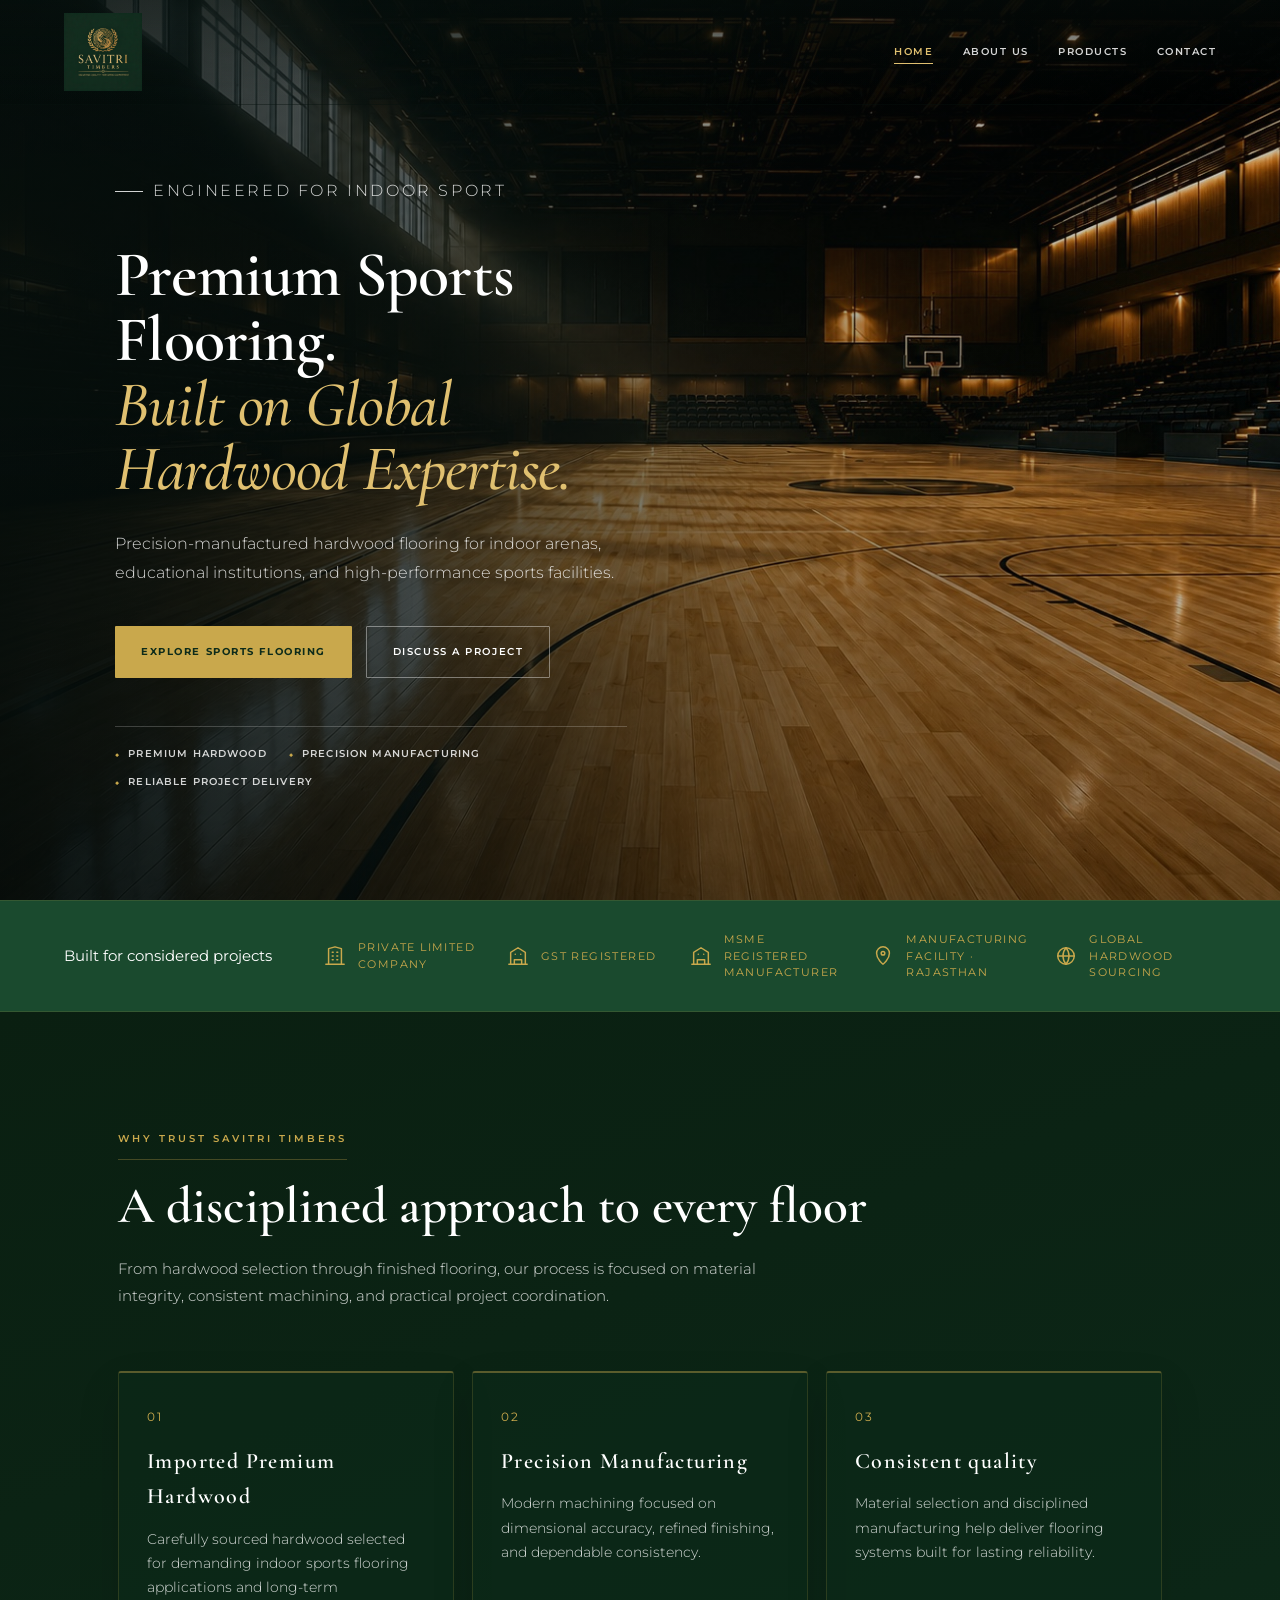
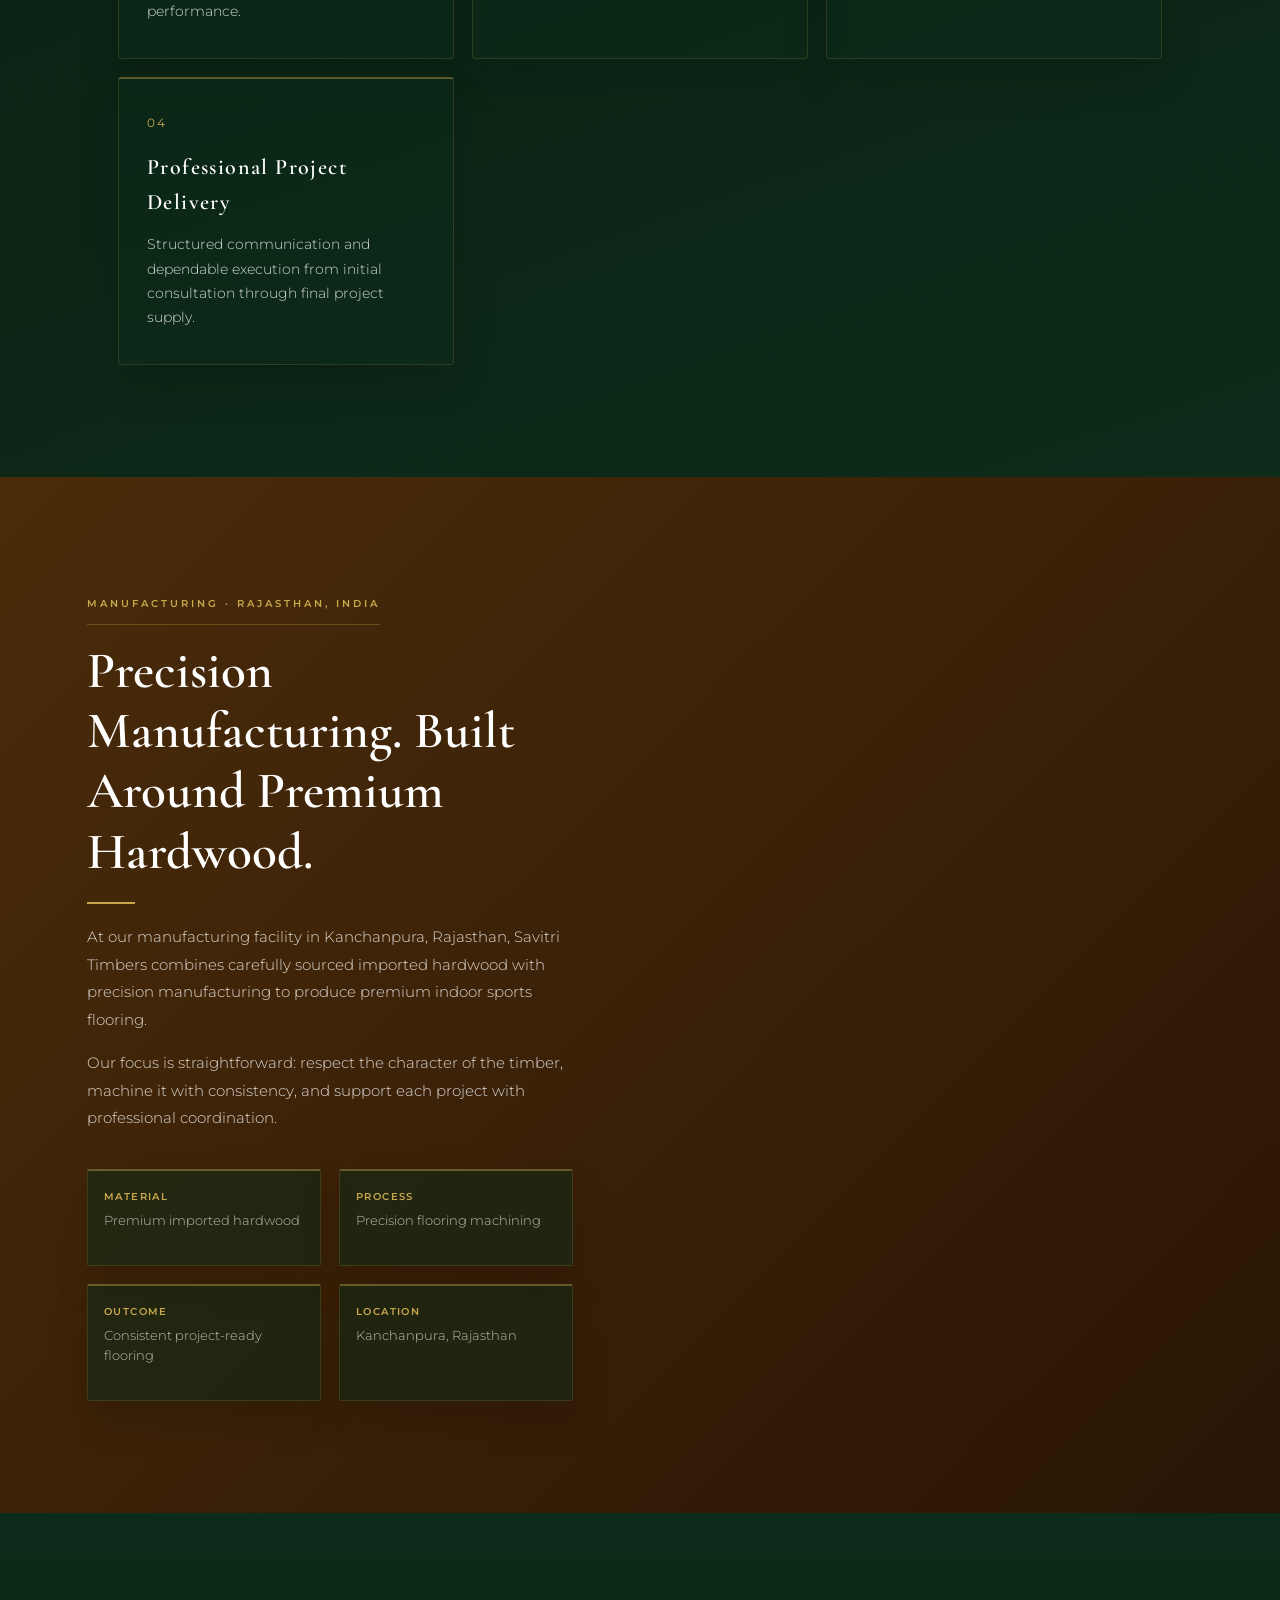
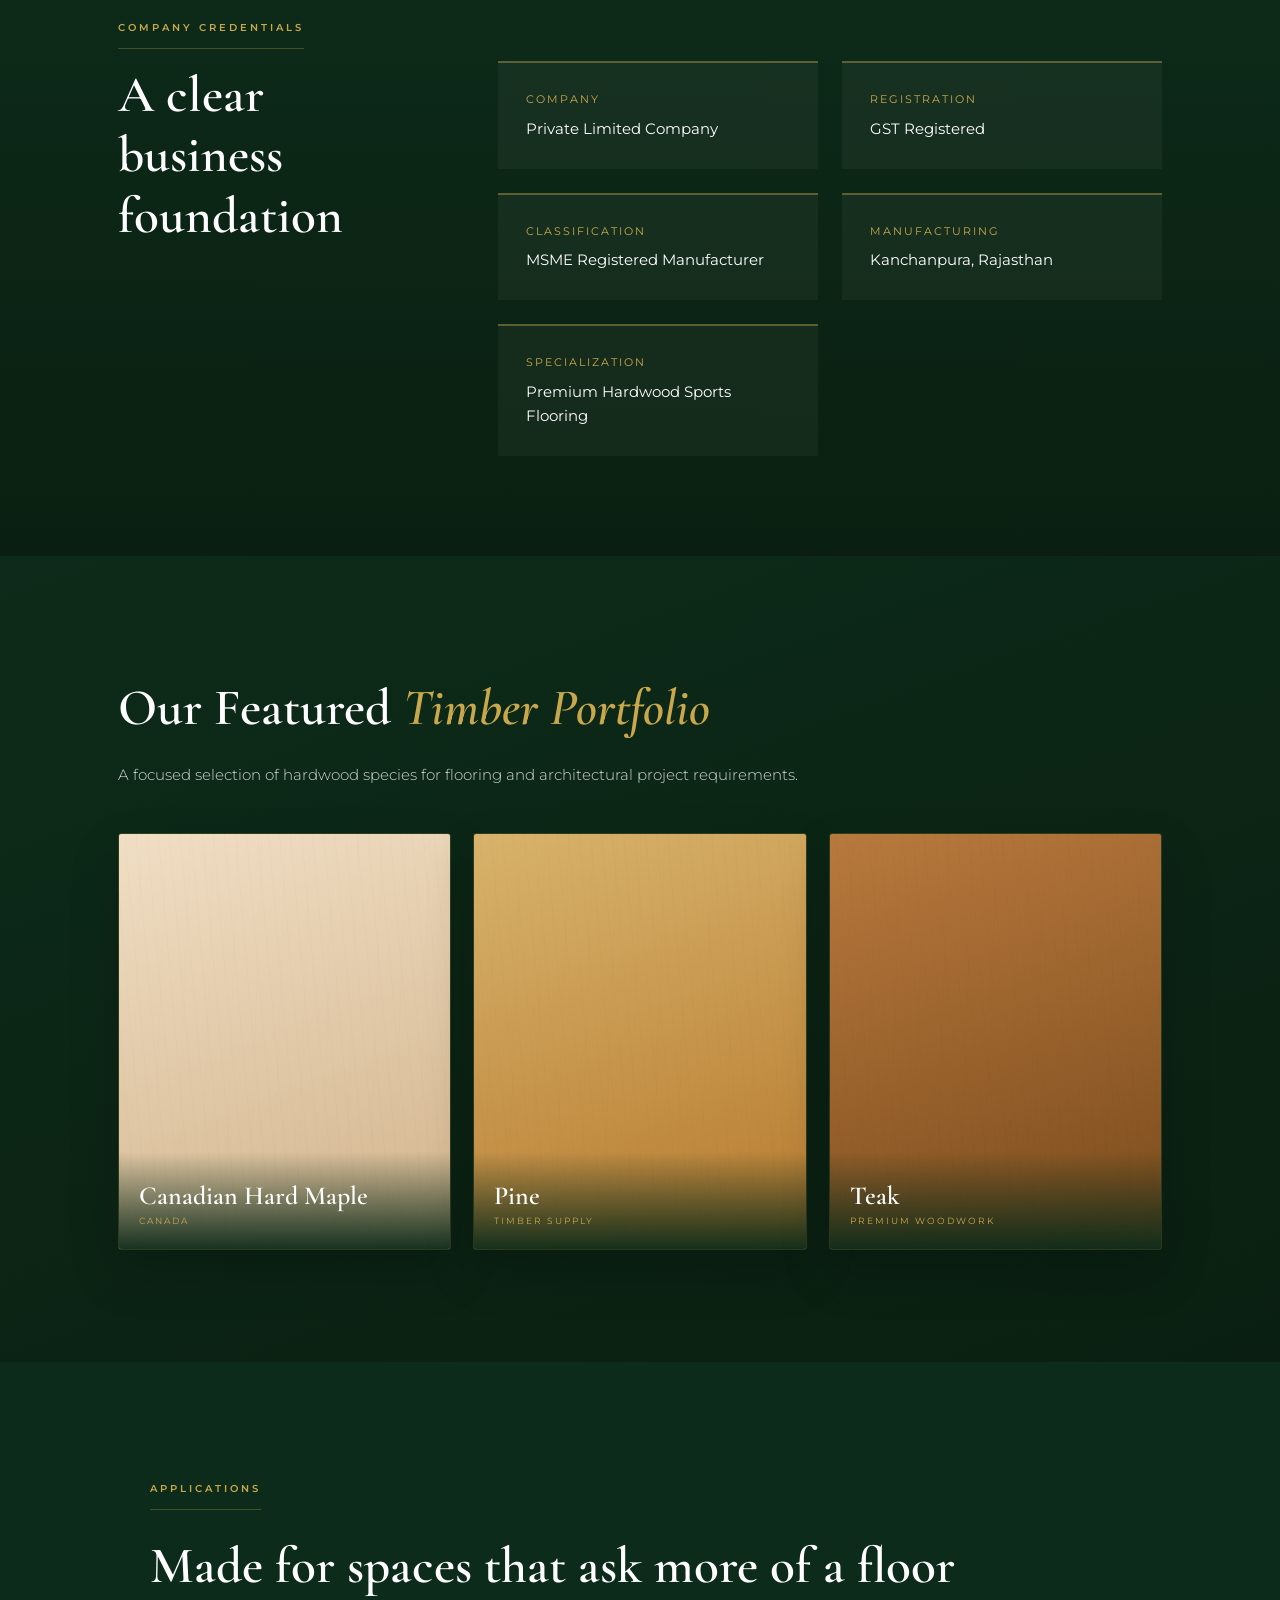
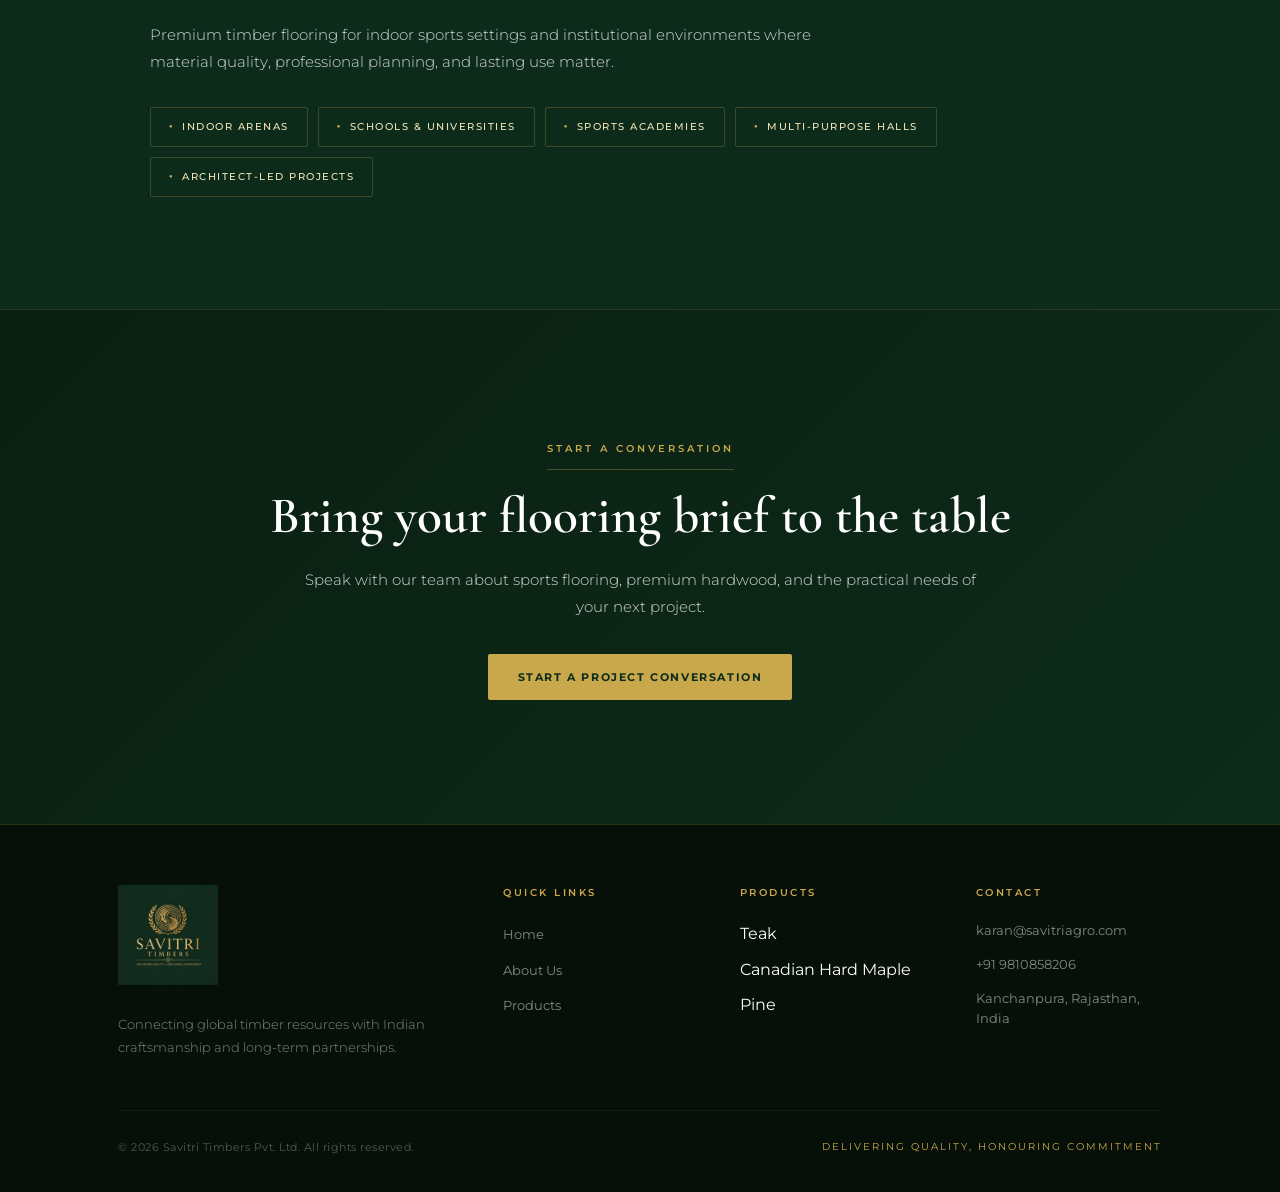
==== index.html @ d164b945 "Sprint 3A.4: Complete homepage trust and credibility refinement" ====
<!DOCTYPE html>
<html lang="en">
<head>
    <meta charset="UTF-8">
    <meta name="viewport" content="width=device-width, initial-scale=1.0">
<title>Savitri Timbers | Delivering Quality, Honouring Commitment</title>
<link rel="stylesheet" href="css/style.css">
</head>
<body class="home-page">

<!-- Header with logo and navigation -->
    <header>
    <div class="container">
    <div class="logo">
        <img src="images/logo.png" alt="Savitri Timbers Logo">
    </div>
    <nav aria-label="Primary navigation">
        <a href="index.html" aria-current="page">Home</a>
        <a href="about.html">About Us</a>
        <a href="products.html">Products</a>
       <!-- in next phase, we can add these pages and links
       <a href="flooring.html">Flooring Solutions</a>
        <a href="sourcing.html">Global Sourcing</a>
    --> 
        <a href="contact.html">Contact</a>
    </nav>
</div>
</header>

<main>

<!-- Hero section with headline, tagline, and call-to-action -->
<section class="hero">
<div class="hero-bg" aria-hidden="true"></div>
  <div class="hero-grid" aria-hidden="true">
    <div></div><div></div><div></div><div></div><div></div><div></div>
  </div>   
  <div class="wood-texture" aria-hidden="true"></div>
  <div class="hero-overlay" aria-hidden="true"></div>
 
 <div class="hero-content">
    <p class="hero-eyebrow">Engineered for indoor sport</p>
    <h1>
      Premium Sports Flooring.<br>
      <em>Built on Global Hardwood Expertise.</em>
    </h1>
    <p class="hero-intro">
      Precision-manufactured hardwood flooring for indoor arenas, educational institutions,
      and high-performance sports facilities.
    </p>
    <div class="hero-buttons">
      <a href="products.html" class="btn">Explore Sports Flooring</a>
      <a href="contact.html" class="btn-outline">Discuss a Project</a>
    </div>
    <ul class="hero-assurances" aria-label="Savitri Timbers value highlights">
      <li>Premium Hardwood</li>
      <li>Precision Manufacturing</li>
      <li>Reliable Project Delivery</li>
    </ul>
  </div>
</section>
<!--Hero section ends-->

<section class="trust-strip" aria-labelledby="trust-strip-title">
    <div class="container trust-strip-inner">
        <p id="trust-strip-title" class="trust-strip-label">Built for considered projects</p>
        <ul class="trust-strip-list">
            <li>
                <svg viewBox="0 0 24 24" aria-hidden="true"><path d="M5 21V4l7-2 7 2v17M2 21h20M9 8h1m4 0h1M9 12h1m4 0h1M9 16h1m4 0h1" /></svg>
                <span>Private Limited Company</span>
            </li>
            <li>
                <svg viewBox="0 0 24 24" aria-hidden="true"><path d="M4 21V8l8-5 8 5v13M2 21h20M8 21v-5h8v5M9 10h.01M15 10h.01" /></svg>
                <span>GST Registered</span>
            </li>
            <li>
                <svg viewBox="0 0 24 24" aria-hidden="true"><path d="M4 21V8l8-5 8 5v13M2 21h20M8 21v-5h8v5M9 10h.01M15 10h.01" /></svg>
                <span>MSME Registered Manufacturer</span>
            </li>
            <li>
                <svg viewBox="0 0 24 24" aria-hidden="true"><path d="M12 21s7-5.2 7-12a7 7 0 1 0-14 0c0 6.8 7 12 7 12Z" /><circle cx="12" cy="9" r="2" /></svg>
                <span>Manufacturing Facility · Rajasthan</span>
            </li>
            <li>
                <svg viewBox="0 0 24 24" aria-hidden="true"><circle cx="12" cy="12" r="9" /><path d="M3 12h18M12 3a14 14 0 0 1 0 18M12 3a14 14 0 0 0 0 18" /></svg>
                <span>Global Hardwood Sourcing</span>
            </li>
        </ul>
    </div>
</section>

<section class="why-us" aria-labelledby="why-title">
    <div class="container">
        <span class="section-tag">Why trust Savitri Timbers</span>
        <h2 id="why-title" class="section-title">A disciplined approach to every floor</h2>
        <p class="section-sub">From hardwood selection through finished flooring, our process is focused on material integrity, consistent machining, and practical project coordination.</p>

        <div class="why-grid why-grid--four">
            <article class="why-card">
                <span class="card-index">01</span>
                <h3>Imported Premium Hardwood</h3>
                <p>
                    Carefully sourced hardwood selected for demanding indoor sports flooring applications and long-term performance.
                </p>
            </article>
            <article class="why-card">
                <span class="card-index">02</span>
                <h3>Precision Manufacturing</h3>
                <p>
                 Modern machining focused on dimensional accuracy, refined finishing, and dependable consistency.
                </p>
            </article>
            <article class="why-card">
                <span class="card-index">03</span>
                <h3>Consistent quality</h3>
                <p>Material selection and disciplined manufacturing help deliver flooring systems built for lasting reliability.</p>
            </article>
            <article class="why-card">
                <span class="card-index">04</span>
                <h3>Professional Project Delivery</h3>
                <p>Structured communication and dependable execution from initial consultation through final project supply.</p>
            </article>
        </div>
    </div>
</section>

<section class="manufacturing" aria-labelledby="manufacturing-title">
    <div class="container manufacturing-grid">
        <div class="manufacturing-content">
            <span class="section-tag">Manufacturing · Rajasthan, India</span>
            <h2 id="manufacturing-title" class="section-title">Precision Manufacturing. Built Around Premium Hardwood.</h2>
            <span class="gold-line"></span>
            <p>At our manufacturing facility in Kanchanpura, Rajasthan, Savitri Timbers combines carefully sourced imported hardwood with precision manufacturing to produce premium indoor sports flooring.</p>
            <p>Our focus is straightforward: respect the character of the timber, machine it with consistency, and support each project with professional coordination.</p>

            <div class="mfg-features">
                <div class="mfg-feat"><h3>Material</h3><p>Premium imported hardwood</p></div>
                <div class="mfg-feat"><h3>Process</h3><p>Precision flooring machining</p></div>
                <div class="mfg-feat"><h3>Outcome</h3><p>Consistent project-ready flooring</p></div>
                <div class="mfg-feat"><h3>Location</h3><p>Kanchanpura, Rajasthan</p></div>
            </div>
        </div>

        
    </div>
</section>

<section class="credentials" aria-labelledby="credentials-title">
    <div class="container credentials-inner">
        <div>
            <span class="section-tag">Company credentials</span>
            <h2 id="credentials-title" class="section-title">A clear business foundation</h2>
        </div>
        <dl class="credentials-list">

<div>
<dt>Company</dt>
<dd>Private Limited Company</dd>
</div>

<div>
<dt>Registration</dt>
<dd>GST Registered</dd>
</div>

<div>
<dt>Classification</dt>
<dd>MSME Registered Manufacturer</dd>
</div>

<div>
<dt>Manufacturing</dt>
<dd>Kanchanpura, Rajasthan</dd>
</div>

<div>
<dt>Specialization</dt>
<dd>Premium Hardwood Sports Flooring</dd>
</div>

</dl>
    </div>
</section>



<!--Featured Timber Species-->
<section class="species" aria-labelledby="species-title">
    <div class="container">
       <h2 id="species-title">
            Our Featured 
            <em class="species-title-accent">Timber Portfolio</em>
        </h2>
        
        <p class="section-sub species-sub">
            A focused selection of hardwood species for flooring and architectural project requirements.
        </p>

    <div class="species-grid">
        <div class="species-card maple">
            <div class="species-bg"></div>
            <div class="wood-grain"></div>
            <div class="species-info">
                <div class="species-name">Canadian Hard Maple</div>
                <div class="species-origin">Canada</div>
            </div>
        </div>
        <div class="species-card pine">
            <div class="species-bg"></div>
            <div class="wood-grain"></div>
            <div class="species-info">
                <div class="species-name">Pine</div>
                <div class="species-origin">Timber Supply</div>
            </div>
        </div>
        <div class="species-card teak">
            <div class="species-bg"></div>
            <div class="wood-grain"></div>
            <div class="species-info">
                <div class="species-name">Teak</div>
                <div class="species-origin">Premium Woodwork</div>
            </div>
        </div>
    </div>
    </div>
</section>
<section class="sourcing applications" aria-labelledby="applications-title">

<div class="container">

    <span class="section-tag">Applications</span>
    <h2 id="applications-title">Made for spaces that ask more of a floor</h2>

    <p>
        Premium timber flooring for indoor sports settings and institutional environments where material quality, professional planning, and lasting use matter.
    </p>

    <div class="country-grid">

        <div>Indoor Arenas</div>
        <div>Schools & Universities</div>
        <div>Sports Academies</div>
        <div>Multi-purpose Halls</div>
        <div>Architect-led Projects</div>

    </div>

</div>

</section>

<section class="contact-cta">
    <div class="container">
        <span class="section-tag">
            Start a Conversation
        </span>

        <h2 class="section-title">
            Bring your flooring brief to the table
        </h2>

        <p>
            Speak with our team about sports flooring, premium hardwood, and the practical needs of your next project.
        </p>

        <a href="contact.html" class="btn">
            Start a Project Conversation
        </a>
    </div>
</section>

</main>
<script src="js/main.js"></script>

<footer>

    <div class="container">

        <div class="footer-top">

            <div class="footer-brand">

                <img src="images/logo.png"
                     alt="Savitri Timbers"
                     class="footer-logo">

                <p>
                    Connecting global timber resources
                    with Indian craftsmanship and
                    long-term partnerships.
                </p>

            </div>

            <div class="footer-col">

                <h2>Quick Links</h2>

                <ul>
                    <li><a href="index.html">Home</a></li>
                    <li><a href="about.html">About Us</a></li>
                    <li><a href="products.html">Products</a></li>
                </ul>

            </div>

            <div class="footer-col">

                <h2>Products</h2>

                <ul>
                    <li>Teak</li>
                    <li>Canadian Hard Maple</li>
                    <li>Pine</li>
                </ul>

            </div>

            <div class="footer-col">

                <h2>Contact</h2>

                <div class="footer-contact-item">
                    <span class="contact-text">
                        karan@savitriagro.com
                    </span>
                </div>

                <div class="footer-contact-item">
                    <span class="contact-text">
                        +91 9810858206
                    </span>
                </div>

                <div class="footer-contact-item">
                    <span class="contact-text">
                        Kanchanpura, Rajasthan, India
                    </span>
                </div>

            </div>

        </div>

        <div class="footer-bottom">

            <p>
                © 2026 Savitri Timbers Pvt. Ltd.
                All rights reserved.
            </p>

            <div class="footer-tagline">

                Delivering Quality, Honouring Commitment

            </div>

        </div>

    </div>

</footer>

</body>

</html>
---- css/style.css ----
@import url('https://fonts.googleapis.com/css2?family=Cormorant+Garamond:ital,wght@0,300;0,400;0,500;0,600;0,700;1,400;1,600&family=Montserrat:wght@300;400;500;600;700;800&display=swap');

:root {
  --green-dark: #0d2b1a;
  --green-mid: #1a4a2e;
  --green-light: #2d6a47;
  --gold: #c9a84c;
  --gold-light: #e0c070;
  --gold-pale: #f5e6b8;
  --white: #ffffff;
  --cream: #faf6ee;
  --text-light: rgba(255,255,255,0.82);
  --walnut: #4a2c0a;
}

* {
  margin: 0;
  padding: 0;
  box-sizing: border-box;
}

body {
font-family: 'Montserrat', sans-serif;
background: var(--green-mid);
color: var(--white);
overflow-x: hidden;
line-height: 1.6;
}

/* ── HEADER / NAV ── */
header {
    position: fixed;
    top: 0;
    left: 0;
    right: 0;
    z-index: 100;
    background: rgba(13,43,26,0.92);
    backdrop-filter: blur(12px);
    border-bottom: 1px solid rgba(201,168,76,0.2);
}

header .container {
    display: flex;
    align-items: center;
    justify-content: space-between;
    padding: 18px 60px;
    width: 100%;
    max-width: none;
}

.logo img {
    height: 140px;
    width: auto;
}

nav {
  display: flex;
  list-style: none;
  gap: 36px;
}

header nav a {
  font-size: 18px;
  font-weight: 800;
  letter-spacing: 1.6px;
  text-transform: uppercase;
  color: rgba(255,255,255,0.78);
  text-decoration: none;
  transition: color 0.3s;
  margin-left: 0;
}

header nav a:hover {
  color: var(--gold);
}

header nav a.active,
header nav a[aria-current="page"] {
    color: var(--gold);
}

header nav a.active::after,
header nav a[aria-current="page"]::after {
    content: '';
    display: block;
    width: 100%;
    height: 2px;
    background: var(--gold);
    margin-top: 6px;
}

/* ── HERO ── */
.hero {
    min-height: 100vh;
    position: relative;
    display: flex;
    flex-direction: column;
    justify-content: center;
    align-items: flex-start;
    text-align: left;
    overflow: hidden;
    padding: 120px 40px 80px;
    background:none;    
}

.hero-bg {
    position: absolute;
    inset: 0;
    z-index: 0;

    background:
        linear-gradient(
            90deg,
            rgba(7,17,14,.82) 0%,
            rgba(7,17,14,.62) 38%,
            rgba(7,17,14,.28) 65%,
            rgba(7,17,14,.10) 100%
        ),
        url("../assets/images/hero/arena-clean-v1.jpg");

    background-size: cover;
    background-position: center center;
    background-repeat: no-repeat;
}
.hero-grid {
    display: none;
}

/*
.hero-grid div { background-size: cover; background-position: center; }
.hero-grid div:nth-child(1) { background: linear-gradient(135deg, #1a4a2e, #2d6a47); }
.hero-grid div:nth-child(2) { background: linear-gradient(135deg, #4a2c0a, #7a5020); }
.hero-grid div:nth-child(3) { background: linear-gradient(135deg, #1a4a2e, #0d2b1a); }
.hero-grid div:nth-child(4) { background: linear-gradient(135deg, #7a5020, #4a2c0a); }
.hero-grid div:nth-child(5) { background: linear-gradient(135deg, #2d6a47, #1a4a2e); }
.hero-grid div:nth-child(6) { background: linear-gradient(135deg, #0d2b1a, #1a4a2e); }
*/

.hero-overlay {
    position: absolute;
    inset: 0;
    z-index: 2;

    background:
        linear-gradient(
            180deg,
            rgba(0,0,0,.18) 0%,
            rgba(0,0,0,.05) 30%,
            rgba(0,0,0,.28) 100%
        );
}

.wood-texture {
    display: none;
}
/*
.wood-texture {
  position: absolute;
  inset: 0;
  z-index: 1;
  opacity: 0.04;
  background-image: repeating-linear-gradient(
    88deg, transparent 0px, transparent 18px, rgba(201,168,76,0.3) 18px, rgba(201,168,76,0.3) 19px
  );
}
*/
/*
.hero-content {
    position: relative;
    z-index: 5;
    max-width: 900px;
}
*/

.hero-content {
    position: relative;
    z-index: 5;

    width: min(720px, 100%);
    margin-right: auto;
    margin-left: 0;

    text-align: left;
}


.hero-badge {
    display: inline-block;
    align-items: center;
    gap: 10px;
    border: 1px solid rgba(201,168,76,0.4);
    padding: 8px 20px;
    margin-bottom: 36px;
    border-radius: 2px;
}

.hero-badge span {
  font-size: 10px;
  letter-spacing: 2.5px;
  color: var(--gold);
  text-transform: uppercase;
  font-weight: 600;
}

.hero-badge::before,
.hero-badge::after {
  content: '◆';
  font-size: 6px;
  color: var(--gold);
}

.hero h1 {
  font-family: 'Cormorant Garamond', serif;
  font-size: clamp(42px, 5vw, 68px);
  font-weight: 600;
  line-height: 1.12;
  color: var(--white);
  margin-bottom: 24px;
  letter-spacing: -0.5px;
}

.hero h1 em {
  color: var(--gold);
  font-style: italic;
}

.tagline {
  font-size: 11px;
  letter-spacing: 3px;
  color: var(--gold);
  text-transform: uppercase;
  font-weight: 600;
  margin-bottom: 28px;
}

.hero-content > p:not(.tagline) {
  font-size: 15.5px;
  line-height: 1.8;
  color: var(--text-light);
  max-width: 640px;
  margin: 0 auto 44px;
  font-weight: 300;
}

.hero-buttons {
  display: flex;
  gap: 16px;
  justify-content: center;
  flex-wrap: wrap;
}

.btn,
.btn-primary {
  display: inline-block;
  background: var(--gold);
  color: var(--green-dark);
  padding: 10px 30px;
  font-size: 15px;
  font-weight: 700;
  letter-spacing: 1.8px;
  text-transform: uppercase;
  border: none;
  cursor: pointer;
  border-radius: 2px;
  transition: all 0.3s;
  text-decoration: none;
}

.btn:hover,
.btn-primary:hover {
  background: var(--gold-light);
  transform: translateY(-1px);
}

.btn-outline {
  display: inline-block;
  background: transparent;
  color: var(--white);
  padding: 16px 38px;
  font-size: 11px;
  font-weight: 600;
  letter-spacing: 1.8px;
  text-transform: uppercase;
  border: 1px solid rgba(255,255,255,0.4);
  cursor: pointer;
  border-radius: 2px;
  transition: all 0.3s;
}

.btn-outline:hover {
  border-color: var(--gold);
  color: var(--gold);
}

.btn:focus-visible,
.btn-outline:focus-visible {
    outline: 3px solid var(--gold-light);
    outline-offset: 4px;
}

.credentials {
    background: linear-gradient(180deg,#0d2b1a,#0a1f11);
}

.credentials-inner{
    display:grid;
    grid-template-columns:320px 1fr;
    gap:60px;
    align-items:start;
}

.credentials-list {
    display:grid;
    grid-template-columns:repeat(auto-fit,minmax(220px,1fr));
    gap:24px;
    margin-top:48px;
}

.credentials-list div{
    padding:28px;
    border-top:2px solid rgba(201,168,76,.4);
    background:rgba(255,255,255,.04);
}

.credentials dt{
    font-size:11px;
    text-transform:uppercase;
    letter-spacing:2px;
    color:var(--gold);
    margin-bottom:8px;
}

.credentials dd{
    font-size:15px;
    color:white;
}

.hero-value-cards {
  display: grid;
  grid-template-columns: repeat(3, minmax(0, 1fr));
  gap: 16px;
  width: min(100%, 980px);
  margin: 48px auto 0;
}

.hero-value-card {
  min-height: 150px;
  padding: 22px 20px;
  border: 1px solid rgba(201,168,76,0.24);
  border-left: 2px solid rgba(201,168,76,0.55);
  background: rgba(13,43,26,0.56);
  text-align: left;
}

.hero-value-card h2 {
  font-size: 11px;
  letter-spacing: 1.7px;
  text-transform: uppercase;
  color: var(--gold);
  margin-bottom: 12px;
  font-weight: 700;
}

.hero-value-card p {
  font-size: 13px;
  line-height: 1.75;
  color: var(--text-light);
  font-weight: 300;
}

@media (max-width: 768px) {
  .hero-value-cards {
    grid-template-columns: 1fr;
    gap: 12px;
    margin-top: 36px;
  }

  .hero-value-card {
    min-height: auto;
    padding: 18px 18px;
  }
}  
/* ── SECTION COMMONS ── */
section {
  padding: 100px 60px;
}

.container {
  width: 90%;
  max-width: 1200px;
  margin: auto;
}

.section-tag {
  display: inline-block;
  font-size: 10px;
  letter-spacing: 3px;
  color: var(--gold);
  text-transform: uppercase;
  font-weight: 600;
  margin-bottom: 16px;
  padding-bottom: 12px;
  border-bottom: 1px solid rgba(201,168,76,0.3);
}

.section-title {
  font-family: 'Cormorant Garamond', serif;
  font-size: clamp(36px, 4vw, 52px);
  font-weight: 600;
  line-height: 1.18;
  margin-bottom: 20px;
}

.section-sub {
  font-size: 14.5px;
  line-height: 1.9;
  color: var(--text-light);
  max-width: 580px;
  font-weight: 300;
}

.gold-line {
  display: block;
  width: 48px;
  height: 2px;
  background: var(--gold);
  margin: 20px 0;
}

/* ── TRUST BAND ── */
.trust-band {
  background: var(--green-mid);
  border-top: 1px solid rgba(201,168,76,0.15);
  border-bottom: 1px solid rgba(201,168,76,0.15);
  padding: 28px 60px;
  display: flex;
  align-items: center;
  justify-content: center;
  gap: 60px;
}

/* Sprint 3A.4 Trust Strip */

.trust-strip{
    background:var(--green-mid);
    border-top:1px solid rgba(201,168,76,.15);
    border-bottom:1px solid rgba(201,168,76,.15);
    padding:30px 0;
}

.trust-strip svg{
    fill:none;
    stroke:var(--gold);
    stroke-width:1.8;
    stroke-linecap:round;
    stroke-linejoin:round;
}

.trust-strip-inner{
    display:grid;
    grid-template-columns:220px 1fr;
    gap:40px;
    align-items:center;
}

.trust-strip-label{
    color:#fff;
    font-size:15px;
    line-height:1.6;
}

.trust-strip-list{
    list-style:none;
    display:grid;
    grid-template-columns:repeat(5,1fr);
    gap:22px;
    margin:0;
    padding:0;
}

.trust-strip-list li{
    display:flex;
    align-items:center;
    gap:12px;
}

.trust-strip-list svg{
    width:22px;
    height:22px;
    stroke:var(--gold);
    stroke-width:1.6;
    fill:none;
    flex-shrink:0;
}

.trust-strip-list span{
    font-size:11px;
    letter-spacing:1.4px;
    color:var(--gold);
    text-transform:uppercase;
    line-height:1.5;
}

.trust-item {
  display: flex;
  align-items: center;
  gap: 12px;
}

.trust-icon { font-size: 18px; }

.trust-text {
  font-size: 11px;
  letter-spacing: 1.5px;
  text-transform: uppercase;
  color: var(--gold);
  font-weight: 600;
}

/* ── INTRO ── */
.intro {
  background: linear-gradient(135deg, #0a1f11 0%, #0d2b1a 100%);
  text-align: center;
}

.intro h2 {
  font-family: 'Cormorant Garamond', serif;
  font-size: clamp(36px, 4vw, 52px);
  font-weight: 600;
  color: var(--white);
  margin-bottom: 24px;
}

.intro p {
  font-size: 15px;
  line-height: 1.9;
  color: var(--text-light);
  max-width: 700px;
  margin: 0 auto 20px;
  font-weight: 300;
}

/* ── OUR STORY ── DESKTOP */
.story {
  background: linear-gradient(135deg, #0a1f11 0%, #0d2b1a 100%);
  display: grid;
  grid-template-columns: 1fr 1fr;
  gap: 80px;
  align-items: center;
}

.about-image-block { position: relative; }

.about-img-main {
  width: 100%;
  aspect-ratio: 4/5;
  border-radius: 3px;
  overflow: hidden;
  background: linear-gradient(145deg, #1a4a2e, #2d6a47);
  display: flex;
  align-items: center;
  justify-content: center;
}

.about-img-overlay {
  position: absolute;
  bottom: -24px;
  right: -24px;
  width: 55%;
  aspect-ratio: 4/3;
  background: linear-gradient(145deg, var(--walnut), #7a5020);
  border-radius: 3px;
  border: 4px solid var(--green-dark);
  display: flex;
  align-items: center;
  justify-content: center;
}

.img-placeholder {
  font-family: 'Cormorant Garamond', serif;
  font-size: 13px;
  color: rgba(201,168,76,0.6);
  text-align: center;
  padding: 20px;
}

.story h2 {
  font-family: 'Cormorant Garamond', serif;
  font-size: clamp(36px, 4vw, 52px);
  font-weight: 600;
  color: var(--white);
  line-height: 1.18;
  margin-bottom: 20px;
}

.story p {
  font-size: 14.5px;
  line-height: 1.9;
  color: var(--text-light);
  max-width: 580px;
  font-weight: 300;
  margin-bottom: 16px;
}

/* ── MOBILE FIX ── */
@media (max-width: 768px) {

  /* Section ka padding kam kiya */
  section {
    padding: 60px 24px;
  }

  /* Story section: 2 column se 1 column */
  .story {
    grid-template-columns: 1fr;   /* dono columns ek ke neeche ek */
    gap: 80px;                    /* image aur text ke beech space —
                                     overlay ke liye jagah chahiye */
  }

  /* Image block ko thoda chhota kiya */
  .about-img-main {
    aspect-ratio: 3/2;            /* lambi image mobile par achhi nahi lagti */
  }

  /* Overlay image: position theek ki */
  .about-img-overlay {
    bottom: -32px;                /* thoda aur neeche */
    right: 16px;                  /* right edge se andar */
    width: 48%;                   /* thodi chhoti */
    border: 3px solid var(--green-dark);
  }

  /* Heading font thodi chhoti */
  .story h2 {
    font-size: 28px;
  }

  /* Paragraph font readable size */
  .story p {
    font-size: 14px;
    line-height: 1.8;
  }

}



.pillars {
  display: flex;
  flex-direction: column;
  gap: 20px;
  margin-top: 36px;
}

.pillar {
  display: flex;
  gap: 16px;
  align-items: flex-start;
  padding: 18px 20px;
  border-left: 2px solid rgba(201,168,76,0.3);
  background: rgba(45,106,71,0.1);
}

.pillar-icon { font-size: 22px; margin-top: 2px; }

.pillar h4 {
  font-size: 11px;
  letter-spacing: 1.5px;
  text-transform: uppercase;
  color: var(--gold);
  margin-bottom: 6px;
  font-weight: 600;
}

.pillar p {
  font-size: 13px;
  color: var(--text-light);
  line-height: 1.7;
  font-weight: 300;
  max-width: none;
  margin-bottom: 0;
}

/* ── WHAT WE DO / SERVICES ── DESKTOP */
.services {
  background: var(--green-dark);
  text-align: center;
}

.services h2 {
  font-family: 'Cormorant Garamond', serif;
  font-size: clamp(36px, 4vw, 52px);
  font-weight: 600;
  color: var(--white);
  margin-bottom: 14px;
  max-width: 600px;
  margin-left: auto;
  margin-right: auto;
}

.service-grid {
  display: grid;
  grid-template-columns: repeat(3, 1fr); /* Teen columns side by side */
  gap: 24px;
  margin-top: 60px;
  justify-content: center;
}

.service-card {
  padding: 44px 36px;
  border: 1px solid rgba(201,168,76,0.15);
  background: rgba(26,74,46,0.25);
  border-radius: 3px;
  text-align: left;
  transition: all 0.4s;
  position: relative;
  overflow: hidden;
  flex: unset;
  box-shadow: none;
}

.service-card::before {
  content: '';
  position: absolute;
  top: 0; left: 0; right: 0;
  height: 2px;
  background: var(--gold);
  transform: scaleX(0);
  transform-origin: left;
  transition: transform 0.4s;
}

.service-card:hover {
  background: rgba(45,106,71,0.3);
  transform: translateY(-4px);
}

.service-card:hover::before { transform: scaleX(1); }

.service-icon {
  font-size: 36px;
  margin-bottom: 20px;
  display: block;
}

.service-card h3 {
  font-family: 'Cormorant Garamond', serif;
  font-size: 26px;
  font-weight: 600;
  color: var(--white);
  margin-bottom: 14px;
}

.service-card p {
  font-size: 13.5px;
  color: var(--text-light);
  line-height: 1.8;
  font-weight: 300;
}

/* ── MOBILE FIX ── */
@media (max-width: 768px) {

  /* Section ka padding kam kiya —
     100px zyada tha, mobile par 60px kaafi hai */
  .services {
    padding: 60px 20px;
  }

  /* Heading ki size thodi kam ki —
     clamp() mobile par bhi badi ho sakti thi */
  .services h2 {
    font-size: 28px;
    max-width: 100%; /* Puri width use karo mobile par */
  }

  /* Section-sub text ko left align kiya —
     Mobile par centered text padhna mushkil lagta hai */
  .services .section-sub {
    text-align: left;
    margin: 16px 0 0 0; /* Auto margin hataya, left se shuru */
  }

  /* Teen columns se ek column —
     Mobile par teen cards side by side nahi aate,
     isliye ek ke neeche ek kiya */
  .service-grid {
    grid-template-columns: 1fr;
    gap: 16px;          /* Gap bhi kam kiya — space bachane ke liye */
    margin-top: 36px;   /* Upar ka margin bhi kam kiya */
  }

  /* Card ka padding kam kiya —
     44px bahut zyada tha chhoti screen par */
  .service-card {
    padding: 28px 24px;
    text-align: left; /* Text left hi rahe */
  }

  /* Icon thoda chhota kiya */
  .service-icon {
    font-size: 28px;
    margin-bottom: 14px;
  }

  /* Card heading chhoti ki */
  .service-card h3 {
    font-size: 22px;
    margin-bottom: 10px;
  }

  /* Paragraph font readable rakhi */
  .service-card p {
    font-size: 13px;
    line-height: 1.7;
  }

  /* Hover effect mobile par band kiya —
     Mobile mein hover nahi hota, touch hota hai.
     translateY se card upar uthta tha jo mobile par
     achha nahi lagta */
  .service-card:hover {
    transform: none;
    background: rgba(26,74,46,0.25);
  }

}

/* ── Contact page: 4 cards → 4 columns (desktop) ── */
.services--contact .service-grid {
  grid-template-columns: repeat(4, 1fr);
}

/* ══════════════════════════════════════
   768px — Tablet: 4 → 2 columns
   ══════════════════════════════════════ */
@media (max-width: 768px) {
  .services--contact .service-grid {
    grid-template-columns: repeat(2, 1fr);
    gap: 16px;
    margin-top: 36px;
  }
}

/* ══════════════════════════════════════
   480px — Mobile: 2 → 1 column
   ══════════════════════════════════════ */
@media (max-width: 480px) {
  .services--contact .service-grid {
    grid-template-columns: 1fr;
    gap: 12px;
  }
}

/* ── SPECIES ── */
.species {
  background: linear-gradient(160deg, #0d2b1a, #0a1f11);
}

.species h2 {
  font-family: 'Cormorant Garamond', serif;
  font-size: clamp(36px, 4vw, 52px);
  font-weight: 600;
  color: var(--white);
  margin-bottom: 12px;
}

.species-title-accent {
  color: var(--gold);
  font-family: 'Cormorant Garamond', serif;
  font-style: italic;
}

.species-sub {
  margin-top: 12px;
}

.species-grid {
  display: grid;
  grid-template-columns: repeat(auto-fit, minmax(220px, 1fr));
  gap: 16px;
  margin-top: 50px;
}

.species-card {
  aspect-ratio: 3/4;
  border-radius: 3px;
  overflow: hidden;
  position: relative;
  cursor: pointer;
  transition: transform 0.4s;
}

.species-card:hover {
    transform: translateY(-8px);
    box-shadow: 0 20px 40px rgba(0,0,0,0.35);
}

.species-bg {
  position: absolute;
  inset: 0;
  display: flex;
  align-items: flex-end;
}

.pine .species-bg {
    background: linear-gradient(
        160deg,
        #d8b36b,
        #b67a2f
    );
}

.white-ash .species-bg {
    background: linear-gradient(
        160deg,
        #efe4d1,
        #cab49a
    );
}

.steam-beech .species-bg {
    background: linear-gradient(
        160deg,
        #e6cfba,
        #c59d7f
    );
}

.white-oak .species-bg {
    background: linear-gradient(160deg, #d8c4a8, #b69474);
}

.european-oak .species-bg {
    background: linear-gradient(160deg, #c8ae8b, #9d7854);
}

.teak .species-bg {
    background: linear-gradient(160deg, #b8793d, #7a4b1c);
}

.cumaru .species-bg {
    background: linear-gradient(160deg, #8b5a2b, #5e3a18);
}

.sapele .species-bg {
    background: linear-gradient(160deg, #9b5b3a, #6a3d28);
}

.maple .species-bg {
    background: linear-gradient(160deg, #f0dec4, #d2b48c);
}

.walnut .species-bg {
    background: linear-gradient(160deg, #6b4a34, #3f291d);
}

.syp .species-bg {
    background: linear-gradient(160deg, #d2a55a, #a9742a);
}

.cherry .species-bg {
    background: linear-gradient(160deg, #f4c2b0, #d98a6a);
}

.species-info {
  position: absolute;
  bottom: 0; left: 0; right: 0;
  background: linear-gradient(to top, rgba(13,43,26,0.95) 0%, transparent 100%);
  padding: 30px 20px 20px;
}

.species-name {
  font-family: 'Cormorant Garamond', serif;
  font-size: 24px;
  font-weight: 600;
  color: var(--white);
}

.species-origin {
  font-size: 9px;
  letter-spacing: 2px;
  color: var(--gold);
  text-transform: uppercase;
  margin-top: 4px;
}

.wood-grain {
    position: absolute;
    inset: 0;
    opacity: 0.18;

    background:
        repeating-linear-gradient(
            85deg,
            transparent 0px,
            transparent 8px,
            rgba(0,0,0,0.08) 9px,
            rgba(255,255,255,0.05) 10px,
            transparent 11px
        ),

        repeating-linear-gradient(
            92deg,
            transparent 0px,
            transparent 22px,
            rgba(0,0,0,0.05) 23px,
            transparent 24px
        );
}

/* ── SOURCING / MAP ── */
.sourcing {
  background: var(--green-dark);
}

.sourcing h2 {
  font-family: 'Cormorant Garamond', serif;
  font-size: clamp(36px, 4vw, 52px);
  font-weight: 600;
  color: var(--white);
  margin-bottom: 14px;
}

.sourcing p {
  font-size: 14.5px;
  line-height: 1.9;
  color: var(--text-light);
  font-weight: 300;
  margin-bottom: 20px;
}

.country-grid {
  margin-top: 32px;
  display: flex;
  flex-wrap: wrap;
  gap: 12px;
  justify-content: flex-start;
}

.country-grid div {
  display: flex;
  align-items: center;
  gap: 8px;
  padding: 8px 18px;
  border: 1px solid rgba(201,168,76,0.25);
  border-radius: 2px;
  font-size: 10px;
  letter-spacing: 1.5px;
  color: var(--gold-pale);
  text-transform: uppercase;
  font-weight: 500;
  background: transparent;
}

.country-grid div::before {
  content: '●';
  font-size: 6px;
  color: var(--gold);
}

/* ── MANUFACTURING ── DESKTOP */
.manufacturing {
  background: linear-gradient(135deg, var(--walnut) 0%, #2a1505 100%);
  display: grid;
  grid-template-columns: 1fr 1fr;
  gap: 80px;
  align-items: center;
}

.manufacturing h2 {
  font-family: 'Cormorant Garamond', serif;
  font-size: clamp(36px, 4vw, 52px);
  font-weight: 600;
  color: var(--white);
  line-height: 1.18;
  margin-bottom: 20px;
  text-align: left;
}

.manufacturing p {
  font-size: 14.5px;
  line-height: 1.9;
  color: var(--text-light);
  font-weight: 300;
  max-width: 560px;
  margin-bottom: 16px;
  text-align: left;
}

.mfg-visual {
  aspect-ratio: 4/3;
  background: rgba(0,0,0,0.2);
  border-radius: 3px;
  position: relative;
  overflow: hidden;
  display: flex;
  align-items: center;
  justify-content: center;
}

.mfg-visual--details{
    background: linear-gradient(
        135deg,
        rgba(255,255,255,.05),
        rgba(255,255,255,.02)
    );

    border:1px solid rgba(201,168,76,.18);

    padding:42px;

    display:flex;
    align-items:center;
    justify-content:center;
}

.mfg-visual-inner { text-align: center; width:100%;}
.mfg-visual-inner .big-icon { font-size: 64px; opacity: 0.4; }

/* Mfg features — 2x2 grid desktop par */
.mfg-features {
  display: grid;
  grid-template-columns: 1fr 1fr;
  gap: 16px;
  margin-top: 36px;
}

.mfg-feat {
  padding: 18px 16px;
  background: rgba(255,255,255,0.06);
  border-top: 2px solid rgba(201,168,76,0.4);
  border-radius: 2px;
}

.mfg-feat h3 {
  font-size: 10px;
  letter-spacing: 1.5px;
  color: var(--gold);
  text-transform: uppercase;
  margin-bottom: 6px;
  font-weight: 600;
}

.mfg-feat p {
  font-size: 12.5px;
  color: rgba(255,255,255,0.7);
  line-height: 1.6;
  font-weight: 300;
  max-width: none;
  text-align: left;
}

/* ── MOBILE FIX ── */
@media (max-width: 768px) {

  /* Do column se ek column —
     Text pehle, visual baad mein */
  .manufacturing {
    grid-template-columns: 1fr;
    gap: 40px;              /* Gap kam kiya — do sections ke beech */
    padding: 60px 20px;     /* Section padding kam ki */
  }

  /* Visual ko text ke baad dikhana hai —
     HTML mein visual doosre number par hai,
     isliye order: 2 diya — natural order sahi hai */
  .mfg-visual {
    order: 2;               /* Visual neeche rahega */
    aspect-ratio: 16/9;     /* Mobile par lambi height avoid ki —
                               4/3 se 16/9 kiya, thoda납작 */
  }

  /* Text wala div pehle dikhega */
  .manufacturing > div:first-child {
    order: 1;               /* Text upar rahega */
  }

  /* Heading font mobile par chhoti */
  .manufacturing h2 {
    font-size: 28px;
  }

  /* Paragraph max-width hataya —
     Mobile par full width use hogi */
  .manufacturing p {
    max-width: 100%;
    font-size: 14px;
  }

  /* Features grid — 2 column se 1 column —
     Mobile par 2 column cramped lagta hai */
  .mfg-features {
    grid-template-columns: 1fr;
    gap: 12px;
    margin-top: 28px;
  }

  /* Feature card ka padding thoda kam kiya */
  .mfg-feat {
    padding: 16px 14px;
  }

  /* Feature heading letter-spacing thodi kam ki —
     Chhoti screen par zyada spacing crowded lagti hai */
  .mfg-feat h3 {
    letter-spacing: 1px;
    font-size: 10px;
  }

  /* Visual ke andar icon chhota kiya */
  .mfg-visual-inner .big-icon {
    font-size: 44px;
  }

  /* Visual ke andar heading chhoti ki */
  .mfg-visual-inner h3 {
    font-size: 22px !important; /* inline style override karne ke liye */
    margin-top: 12px !important;
  }

}

.location-badge {
  display: inline-flex;
  align-items: center;
  gap: 10px;
  background: rgba(201,168,76,0.12);
  border: 1px solid rgba(201,168,76,0.3);
  padding: 12px 20px;
  border-radius: 2px;
  margin-bottom: 28px;
  font-size: 10px;
  letter-spacing: 2px;
  color: var(--gold);
  text-transform: uppercase;
}


/* ── FOOTER ── */
footer {
  background: #060f08;
  border-top: 1px solid rgba(201,168,76,0.2);
  padding: 60px 60px 36px;
}

.footer-top {
  display: grid;
  grid-template-columns: 1.8fr 1fr 1fr 1fr;
  gap: 50px;
  margin-bottom: 50px;
}

.footer-brand p {
  font-size: 13px;
  color: rgba(255,255,255,0.5);
  line-height: 1.8;
  font-weight: 300;
}

.footer-col h2 {
  font-size: 10px;
  letter-spacing: 2.5px;
  color: var(--gold);
  text-transform: uppercase;
  font-weight: 600;
  margin-bottom: 20px;
}

.footer-logo {
  height: 100px;
  margin-bottom: 20px;
}

.footer-col ul { list-style: none; }

.footer-col ul li { margin-bottom: 10px; }

.footer-col ul li a {
  font-size: 13px;
  color: rgba(255,255,255,0.5);
  text-decoration: none;
  transition: color 0.3s;
}

.footer-col ul li a:hover { color: var(--gold); }

.footer-contact-item {
  display: flex;
  gap: 12px;
  margin-bottom: 14px;
}

.card-index{
    display:block;
    color:var(--gold);
    font-size:12px;
    letter-spacing:2px;
    margin-bottom:18px;
}

.contact-icon { font-size: 14px; margin-top: 2px; flex-shrink: 0; }

.contact-text {
  font-size: 12.5px;
  color: rgba(255,255,255,0.5);
  line-height: 1.6;
}

.footer-bottom {
  border-top: 1px solid rgba(255,255,255,0.06);
  padding-top: 28px;
  display: flex;
  justify-content: space-between;
  align-items: center;
}

.footer-bottom p {
  font-size: 11px;
  color: rgba(255,255,255,0.3);
  letter-spacing: 0.5px;
}

.footer-tagline {
  color: var(--gold);
  font-size: 10px;
  letter-spacing: 2px;
  text-transform: uppercase;
}

@media (max-width: 768px) {
  footer {
    padding: 40px 20px 28px;
  }

  .footer-top {
    grid-template-columns: 1fr;
    gap: 32px;
    margin-bottom: 32px;
  }

  .footer-brand {
    text-align: center;
  }

  .footer-logo {
    height: 75px;
    margin-bottom: 14px;
  }

  .footer-bottom {
    flex-direction: column;
    text-align: center;
    gap: 6px;
  }
}

@media (max-width: 480px) {
  footer {
    padding: 28px 16px 20px;
  }

  .footer-top {
    gap: 24px;
  }

  .footer-logo {
    height: 60px;
  }
}


.why-grid {
    display: grid;
    gap: 40px;
}

.why-grid--four{
    grid-template-columns:repeat(4,1fr);
}

@media(max-width:900px){
    .why-grid--four{
        grid-template-columns:1fr 1fr;
    }
}

@media(max-width:640px){
    .why-grid--four{
        grid-template-columns:1fr;
    }
}

.manufacturing-grid {
    grid-template-columns: 1fr;
}

.manufacturing-content{
    max-width:760px;
}

/* ── WHY CHOOSE US — DESKTOP ── */

.why-us {
    background: linear-gradient(160deg, #0a1f11, #0d2b1a);
}

.why-grid {
    display: grid;
    grid-template-columns: repeat(3, 1fr);
    gap: 32px;
    margin-top: 60px;
}

.why-card {
    padding: 44px 24px;
    text-align: left;
    background: rgba(26,74,46,0.25);
    border: 1px solid rgba(201,168,76,0.15);
    border-top: 2px solid rgba(201,168,76,0.42);
    border-radius: 3px;
}

.why-card h3 {
    font-family: 'Cormorant Garamond', serif;
    font-size: 22px;
    font-weight: 600;
    color: var(--white);
    margin-bottom: 12px;
}

.why-card p {
    font-size: 13.5px;
    line-height: 1.8;
    color: var(--text-light);
    font-weight: 300;
}
/* ── MOBILE FIX ── */
@media (max-width: 768px) {

  .why-grid {
    grid-template-columns: 1fr;
    gap: 16px;
    margin-top: 36px;
  }

  .why-card {
    padding: 28px 16px;
  }

  .why-card h3 {
    font-size: 18px;
    margin-bottom: 8px;
  }

  .why-card p {
    font-size: 12px;
    line-height: 1.6;
  }

}

@media (max-width: 768px) {

    header .container {
        padding: 10px 20px;
    }

    .logo img {
        height: 60px;
    }

    nav {
        gap: 12px;
    }

    header nav a {
        font-size: 10px;
        letter-spacing: 1px;
    }
}

/* ===================================================
   Sports Flooring Highlight
=================================================== */

.sports-flooring {
    padding: 100px 0;
    background:
        linear-gradient(135deg, rgba(13,43,26,0.98), rgba(26,74,46,0.95)),
        var(--green-dark);
    text-align: left;
}

.sports-flooring-grid {
    display: grid;
    grid-template-columns: minmax(0, 0.92fr) minmax(0, 1.08fr);
    gap: 56px;
    align-items: center;
}

.sports-flooring-content {
    max-width: 560px;
}

.section-badge {
    display: inline-block;
    padding: 8px 18px;
    margin-bottom: 18px;
    background: #d4af37;
    color: #fff;
    font-size: 0.85rem;
    font-weight: 600;
    text-transform: uppercase;
    letter-spacing: 1px;
    border-radius: 30px;
}

.sports-flooring h2 {
    font-family: 'Cormorant Garamond', serif;
    font-size: clamp(38px, 4vw, 58px);
    line-height: 1.08;
    color: var(--white);
    margin-bottom: 20px;
}

.sports-flooring .section-intro {
    max-width: 540px;
    margin: 0 0 32px;
    color: var(--text-light);
    line-height: 1.8;
    font-size: 1.05rem;
    font-weight: 300;
}

.sports-image {
    position: relative;
}

.sports-image img {
    width: 100%;
    aspect-ratio: 16 / 10;
    object-fit: cover;
    display: block;
    border: 1px solid rgba(201,168,76,0.35);
    border-radius: 4px;
    box-shadow: 0 24px 60px rgba(0,0,0,.28);
}

.sports-features {
    display: flex;
    flex-wrap: wrap;
    gap: 12px;
    margin: 0 0 34px;
}

.feature-item {
    background: rgba(255,255,255,0.06);
    border: 1px solid rgba(201,168,76,0.22);
    color: var(--text-light);
    padding: 12px 16px;
    border-radius: 2px;
    font-size: 0.76rem;
    font-weight: 600;
    letter-spacing: 1px;
    text-transform: uppercase;
}

.sports-flooring .btn {
    margin-top: 0;
}

@media (max-width:768px) {

    .sports-flooring {
        padding: 60px 20px;
    }

    .sports-flooring-grid {
        grid-template-columns: 1fr;
        gap: 36px;
    }

    .sports-flooring h2 {
        font-size: 2rem;
    }

    .sports-flooring .section-intro {
        font-size: 1rem;
    }

    .sports-features {
        flex-direction: column;
    }

    .feature-item {
        width: 100%;
    }

}

.contact-cta {
    background: linear-gradient(135deg, #0a1f11 0%, #0d2b1a 100%);
    text-align: center;
}

.contact-cta p {
    max-width: 680px;
    margin: 0 auto 34px;
    color: var(--text-light);
    font-size: 15px;
    line-height: 1.8;
    font-weight: 300;
}

.trust-indicators {
    background: linear-gradient(160deg, #0d2b1a, #0a1f11);
}

.trust-indicators .section-sub {
    max-width: 720px;
}

.trust-card-grid {
    display: grid;
    grid-template-columns: repeat(4, minmax(0, 1fr));
    gap: 18px;
    margin-top: 44px;
}

.trust-card {
    min-height: 210px;
    padding: 30px 24px;
    background: rgba(13,43,26,0.52);
    border: 1px solid rgba(201,168,76,0.18);
    border-top: 2px solid rgba(201,168,76,0.42);
    border-radius: 3px;
    box-shadow: 0 18px 42px rgba(0,0,0,0.14);
}

.trust-card h3 {
    font-family: 'Cormorant Garamond', serif;
    font-size: 22px;
    line-height: 1.18;
    font-weight: 600;
    color: var(--white);
    margin-bottom: 12px;
}

.trust-card p {
    font-size: 13.5px;
    line-height: 1.75;
    color: var(--text-light);
    font-weight: 300;
}

.mfg-kicker{
    display:block;
    color:var(--gold);
    font-size:10px;
    letter-spacing:2px;
    text-transform:uppercase;
    margin-bottom:18px;
}

.mfg-visual--details{
    padding:48px;
    background:rgba(255,255,255,.04);
    border:1px solid rgba(201,168,76,.18);
}

.mfg-visual--details h3{
    font-family:'Cormorant Garamond',serif;
    font-size:34px;
    margin-bottom:20px;
}

.mfg-visual--details p{
    line-height:2;
    color:var(--text-light);
}
/* ===================================================
   Phase 2B.5 - Homepage Visual Polish
=================================================== */

.btn,
.btn-primary,
.btn-outline {
    min-height: 46px;
    display: inline-flex;
    align-items: center;
    justify-content: center;
    padding: 13px 30px;
    font-size: 11px;
    line-height: 1.2;
    letter-spacing: 1.6px;
    text-decoration: none;
    transition: none;
}

.btn:hover,
.btn-primary:hover {
    transform: none;
}

.hero {
    padding: 150px 40px 96px;
}

.hero-content {
    width: min(100%, 1040px);
}

.hero h1 {
    font-size: clamp(46px, 5.2vw, 74px);
    margin-bottom: 22px;
}

.hero-content > p:not(.tagline) {
    max-width: 700px;
    margin-bottom: 38px;
}

.hero-buttons {
    gap: 14px;
}

.hero-value-cards,
.why-grid,
.mfg-features {
    gap: 18px;
}

.hero-value-card,
.why-card,
.mfg-feat {
    background: rgba(13,43,26,0.52);
    border: 1px solid rgba(201,168,76,0.18);
    border-top: 2px solid rgba(201,168,76,0.42);
    box-shadow: 0 18px 42px rgba(0,0,0,0.14);
}

.hero-value-card {
    min-height: 142px;
    padding: 24px 22px;
    border-left: 1px solid rgba(201,168,76,0.18);
}

.why-us,
.species,
.sourcing,
.manufacturing,
.trust-indicators,
.contact-cta {
    padding-top: 112px;
    padding-bottom: 112px;
}

.section-title,
.species h2,
.sourcing h2,
.manufacturing h2,
.sports-flooring h2,
.trust-indicators h2 {
    letter-spacing: 0;
}

.section-sub,
.sourcing p,
.manufacturing p,
.sports-flooring .section-intro,
.trust-indicators .section-sub,
.contact-cta p {
    max-width: 680px;
}

.why-card {
    min-height: 220px;
    padding: 34px 28px;
}

.why-card h3,
.hero-value-card h2,
.mfg-feat h3 {
    letter-spacing: 1.4px;
}

.sports-flooring {
    padding-top: 118px;
    padding-bottom: 118px;
}

.sports-image img {
    border-radius: 3px;
    box-shadow: 0 28px 70px rgba(0,0,0,0.32);
}

.sports-features {
    gap: 10px;
}

.feature-item,
.country-grid div {
    min-height: 40px;
    display: inline-flex;
    align-items: center;
}

.species-grid {
    grid-template-columns: repeat(3, minmax(0, 1fr));
    gap: 22px;
    margin-top: 44px;
}

.species-card {
    aspect-ratio: 4 / 5;
    cursor: default;
    transition: none;
    border: 1px solid rgba(201,168,76,0.18);
    box-shadow: 0 22px 50px rgba(0,0,0,0.18);
}

.species-card:hover {
    transform: none;
    box-shadow: 0 22px 50px rgba(0,0,0,0.18);
}

.species-name {
    font-size: 26px;
    line-height: 1.08;
}

.sourcing .container,
.contact-cta .container {
    max-width: 980px;
}

.country-grid {
    gap: 10px;
    margin-top: 30px;
}



.mfg-visual {
    border: 1px solid rgba(201,168,76,0.18);
    box-shadow: inset 0 0 0 1px rgba(255,255,255,0.04);
}

.contact-cta {
    padding-top: 124px;
    padding-bottom: 124px;
    border-top: 1px solid rgba(201,168,76,0.14);
}

@media (max-width: 900px) {
    .hero {
        padding: 124px 24px 72px;
    }

    .hero h1 {
        font-size: clamp(40px, 11vw, 58px);
    }

    .hero-value-cards,
    .why-grid,
    .trust-card-grid,
    .species-grid,
    .manufacturing-grid,
    .sports-flooring-grid {
        grid-template-columns: 1fr;
    }

    .why-us,
    .species,
    .sourcing,
    .manufacturing,
    .trust-indicators,
    .sports-flooring,
    .contact-cta {
        padding-top: 72px;
        padding-bottom: 72px;
    }

    .hero-value-card,
    .why-card,
    .trust-card {
        min-height: auto;
    }

    .species-grid {
        gap: 16px;
    }

    .species-card {
        aspect-ratio: 16 / 10;
    }
}

@media (max-width: 520px) {
    .btn,
    .btn-primary,
    .btn-outline {
        width: 100%;
        padding: 13px 18px;
    }

    .hero-buttons {
        width: 100%;
    }

    .tagline {
        letter-spacing: 2px;
    }

    .hero-value-card,
    .why-card,
    .trust-card,
    .mfg-feat {
        padding: 20px 18px;
    }

    .section-title,
    .species h2,
    .sourcing h2,
    .manufacturing h2,
    .sports-flooring h2,
    .trust-indicators h2 {
        font-size: 32px;
    }
}

/* ===================================================
   Sprint 3A.3 — Homepage navigation & hero polish
=================================================== */

.home-page header {
    background: linear-gradient(180deg, rgba(7, 17, 14, 0.42), rgba(7, 17, 14, 0));
    border-color: transparent;
    backdrop-filter: blur(0);
    -webkit-backdrop-filter: blur(0);
    box-shadow: none;
    transition: background-color 480ms ease, backdrop-filter 480ms ease,
        border-color 480ms ease, box-shadow 480ms ease;
}

.home-page header.is-scrolled {
    background: rgba(8, 24, 16, 0.78);
    border-bottom-color: rgba(255, 255, 255, 0.1);
    backdrop-filter: blur(18px) saturate(135%);
    -webkit-backdrop-filter: blur(18px) saturate(135%);
    box-shadow: 0 10px 30px rgba(0, 0, 0, 0.16);
}

.home-page header .container {
    min-height: 104px;
    padding: 10px clamp(28px, 5vw, 80px);
    transition: min-height 480ms ease, padding 480ms ease;
}

.home-page header.is-scrolled .container {
    min-height: 78px;
    padding-top: 7px;
    padding-bottom: 7px;
}

.home-page .logo {
    display: flex;
    align-items: center;
    flex: 0 0 auto;
}

.home-page .logo img {
    height: 78px;
    transition: height 480ms ease, transform 240ms ease;
}

.home-page header.is-scrolled .logo img {
    height: 62px;
}

.home-page .logo a:focus-visible,
.home-page header nav a:focus-visible,
.home-page .btn:focus-visible,
.home-page .btn-outline:focus-visible {
    outline: 2px solid var(--gold-pale);
    outline-offset: 5px;
}

.home-page nav {
    align-items: center;
    gap: clamp(18px, 2.3vw, 36px);
}

.home-page header nav a {
    position: relative;
    padding: 12px 0;
    color: rgba(255, 255, 255, 0.84);
    font-size: 10px;
    font-weight: 600;
    letter-spacing: 1.5px;
    line-height: 1;
    transition: color 220ms ease;
}

.home-page header nav a::after {
    position: absolute;
    right: 0;
    bottom: 5px;
    left: 0;
    width: auto;
    height: 1px;
    margin: 0;
    background: currentColor;
    content: '';
    transform: scaleX(0);
    transform-origin: right;
    transition: transform 260ms ease;
}

.home-page header nav a:hover,
.home-page header nav a:focus-visible,
.home-page header nav a[aria-current="page"] {
    color: var(--gold-light);
}

.home-page header nav a:hover::after,
.home-page header nav a:focus-visible::after,
.home-page header nav a[aria-current="page"]::after {
    transform: scaleX(1);
    transform-origin: left;
}

.home-page .hero {
    min-height: max(760px, 100svh);
    padding: 168px clamp(32px, 9vw, 150px) 104px;
}

.home-page .hero-bg {
    background-position: 61% center;
}

.home-page .hero-content {
    width: min(40vw, 660px);
    animation: hero-enter 760ms 110ms both cubic-bezier(0.22, 1, 0.36, 1);
}

.home-page .hero-eyebrow {
    margin-bottom: 24px;
    font-size: 10px;
    letter-spacing: 2.6px;
}

.home-page .hero h1 {
    max-width: 650px;
    font-size: clamp(50px, 5vw, 78px);
    line-height: 1.01;
    letter-spacing: -0.8px;
    margin-bottom: 27px;
}

.home-page .hero h1 em {
    font-weight: 500;
    letter-spacing: -1.1px;
}

.home-page .hero-content > .hero-intro {
    max-width: 535px;
    margin-bottom: 38px;
    font-size: 16px;
    line-height: 1.85;
}

.home-page .hero-buttons {
    gap: 14px;
}

.home-page .hero .btn,
.home-page .hero .btn-outline {
    min-height: 52px;
    padding: 15px 26px;
    border-radius: 1px;
    font-size: 10px;
    letter-spacing: 1.55px;
    transition: transform 220ms ease, box-shadow 220ms ease, background-color 220ms ease,
        border-color 220ms ease, color 220ms ease;
}

.home-page .hero .btn:hover {
    background: var(--gold-light);
    box-shadow: 0 12px 26px rgba(0, 0, 0, 0.22);
    transform: translateY(-2px);
}

.home-page .hero .btn-outline:hover {
    border-color: var(--gold-light);
    background: rgba(201, 168, 76, 0.1);
    color: var(--gold-pale);
    transform: translateY(-2px);
}

.home-page .hero-assurances {
    gap: 12px 22px;
    margin-top: 48px;
    padding-top: 19px;
}

@keyframes hero-enter {
    from { opacity: 0; transform: translateY(14px); }
    to { opacity: 1; transform: translateY(0); }
}

@media (max-width: 900px) {
    .home-page .hero {
        min-height: 720px;
        padding: 148px 8vw 80px;
    }

    .home-page .hero-content {
        width: min(66vw, 600px);
        min-width: 0;
    }

    .home-page .hero-bg {
        background-position: 58% center;
    }
}

@media (max-width: 768px) {
    .home-page header .container,
    .home-page header.is-scrolled .container {
        min-height: 76px;
        padding: 8px 20px;
    }

    .home-page .logo img,
    .home-page header.is-scrolled .logo img {
        height: 56px;
    }

    .home-page nav {
        gap: clamp(9px, 2vw, 15px);
    }

    .home-page header nav a {
        font-size: 8.5px;
        letter-spacing: 0.7px;
    }

    .home-page .hero {
        min-height: 700px;
        padding: 132px 24px 62px;
    }

    .home-page .hero-content {
        width: min(100%, 560px);
    }

    .home-page .hero-bg {
        background-position: 57% center;
    }
}

@media (max-width: 520px) {
    .home-page .hero {
        min-height: 680px;
        padding: 122px 20px 52px;
    }

    .home-page .hero h1 {
        font-size: clamp(42px, 11vw, 56px);
        line-height: 1.04;
        letter-spacing: -0.5px;
    }

    .home-page .hero-content > .hero-intro {
        margin-bottom: 30px;
        font-size: 14.5px;
        line-height: 1.78;
    }

    .home-page .hero .btn,
    .home-page .hero .btn-outline {
        min-height: 50px;
    }
}

@media (prefers-reduced-motion: reduce) {
    .home-page *,
    .home-page *::before,
    .home-page *::after {
        scroll-behavior: auto;
        animation-duration: 0.01ms !important;
        animation-iteration-count: 1 !important;
        transition-duration: 0.01ms !important;
    }
}

/* ===================================================
   Sprint 3A.2 — Homepage hero and navigation refinement
=================================================== */

header .container {
    padding-top: 12px;
    padding-bottom: 12px;
}

.logo img {
    height: 92px;
}

nav {
    gap: 28px;
}

header nav a {
    font-size: 11px;
    font-weight: 600;
    letter-spacing: 1.35px;
}

.hero {
    min-height: 760px;
    padding-top: 178px;
    padding-bottom: 72px;
}

.hero-content {
    width: min(680px, 100%);
}

.hero-eyebrow {
    display: inline-flex;
    align-items: center;
    gap: 10px;
    margin-bottom: 20px;
    color: var(--gold);
    font-size: 10px;
    font-weight: 700;
    letter-spacing: 2.2px;
    text-transform: uppercase;
}

.hero-eyebrow::before {
    width: 28px;
    height: 1px;
    background: currentColor;
    content: '';
}

.hero h1 {
    max-width: 650px;
    font-size: clamp(46px, 5vw, 72px);
    line-height: 1.04;
    margin-bottom: 22px;
    text-wrap: balance;
}

.hero h1 em {
    color: var(--gold-light);
}

.hero-content > .hero-intro {
    max-width: 570px;
    margin: 0 0 32px;
    color: rgba(255,255,255,0.86);
    font-size: 16px;
    font-weight: 400;
    line-height: 1.75;
}

.hero-buttons {
    justify-content: flex-start;
}

.hero-assurances {
    display: flex;
    flex-wrap: wrap;
    gap: 12px 24px;
    margin-top: 44px;
    padding: 18px 0 0;
    border-top: 1px solid rgba(255,255,255,0.2);
    list-style: none;
}

.hero-assurances li {
    color: rgba(255,255,255,0.82);
    font-size: 10px;
    font-weight: 600;
    letter-spacing: 1.15px;
    text-transform: uppercase;
}

.hero-assurances li::before {
    margin-right: 8px;
    color: var(--gold);
    content: '◆';
    font-size: 7px;
}

@media (max-width: 900px) {
    .hero {
        min-height: 700px;
        padding-top: 150px;
    }
}

@media (max-width: 768px) {
    .logo img {
        height: 62px;
    }

    nav {
        gap: 12px;
    }

    header nav a {
        font-size: 9px;
        letter-spacing: 0.75px;
    }

    .hero {
        min-height: 680px;
        padding: 132px 24px 56px;
        background-position: 58% center;
    }

    .hero-bg {
        background-position: 59% center;
    }

    .hero h1 {
        font-size: clamp(42px, 11.5vw, 58px);
    }

    .hero-content > .hero-intro {
        max-width: 480px;
        font-size: 15px;
    }
}

@media (max-width: 520px) {
    .hero-assurances {
        display: grid;
        gap: 11px;
        margin-top: 32px;
    }

    .hero-eyebrow {
        margin-bottom: 16px;
        font-size: 9px;
        letter-spacing: 1.8px;
    }
}
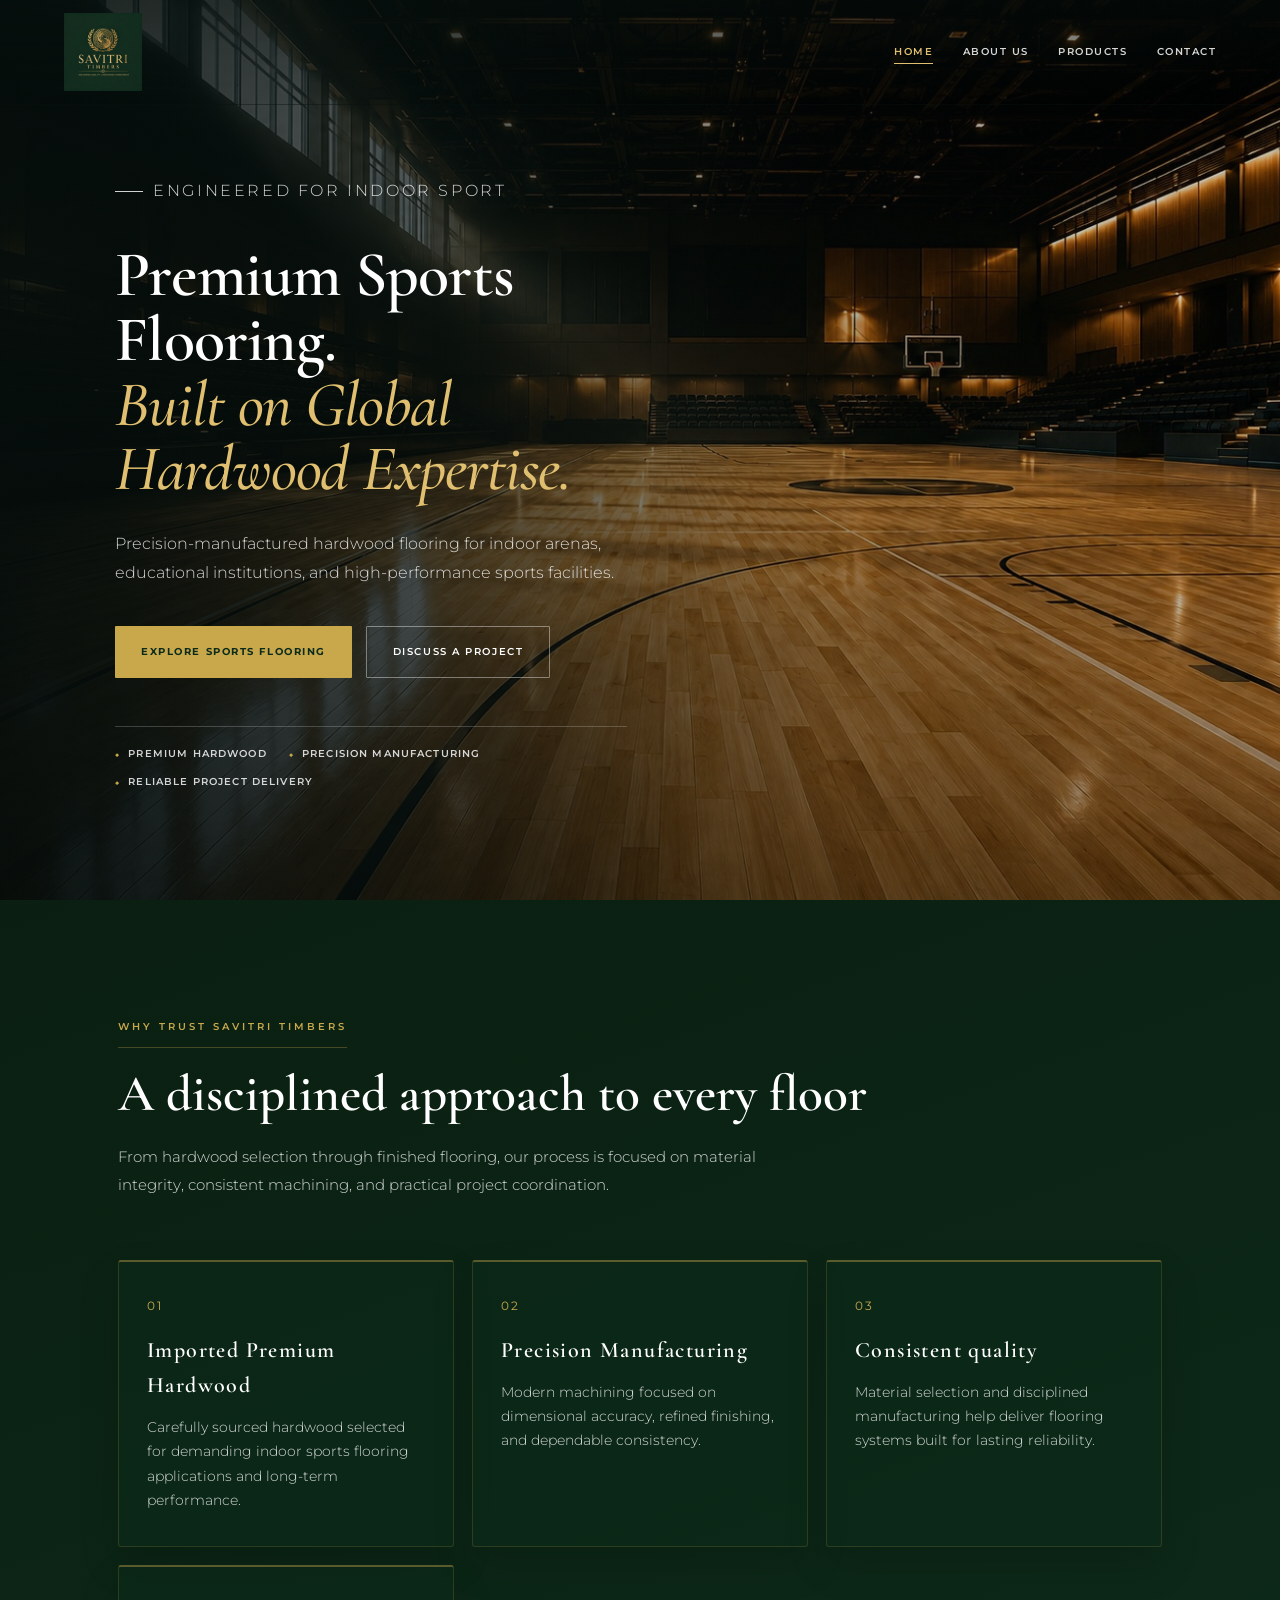
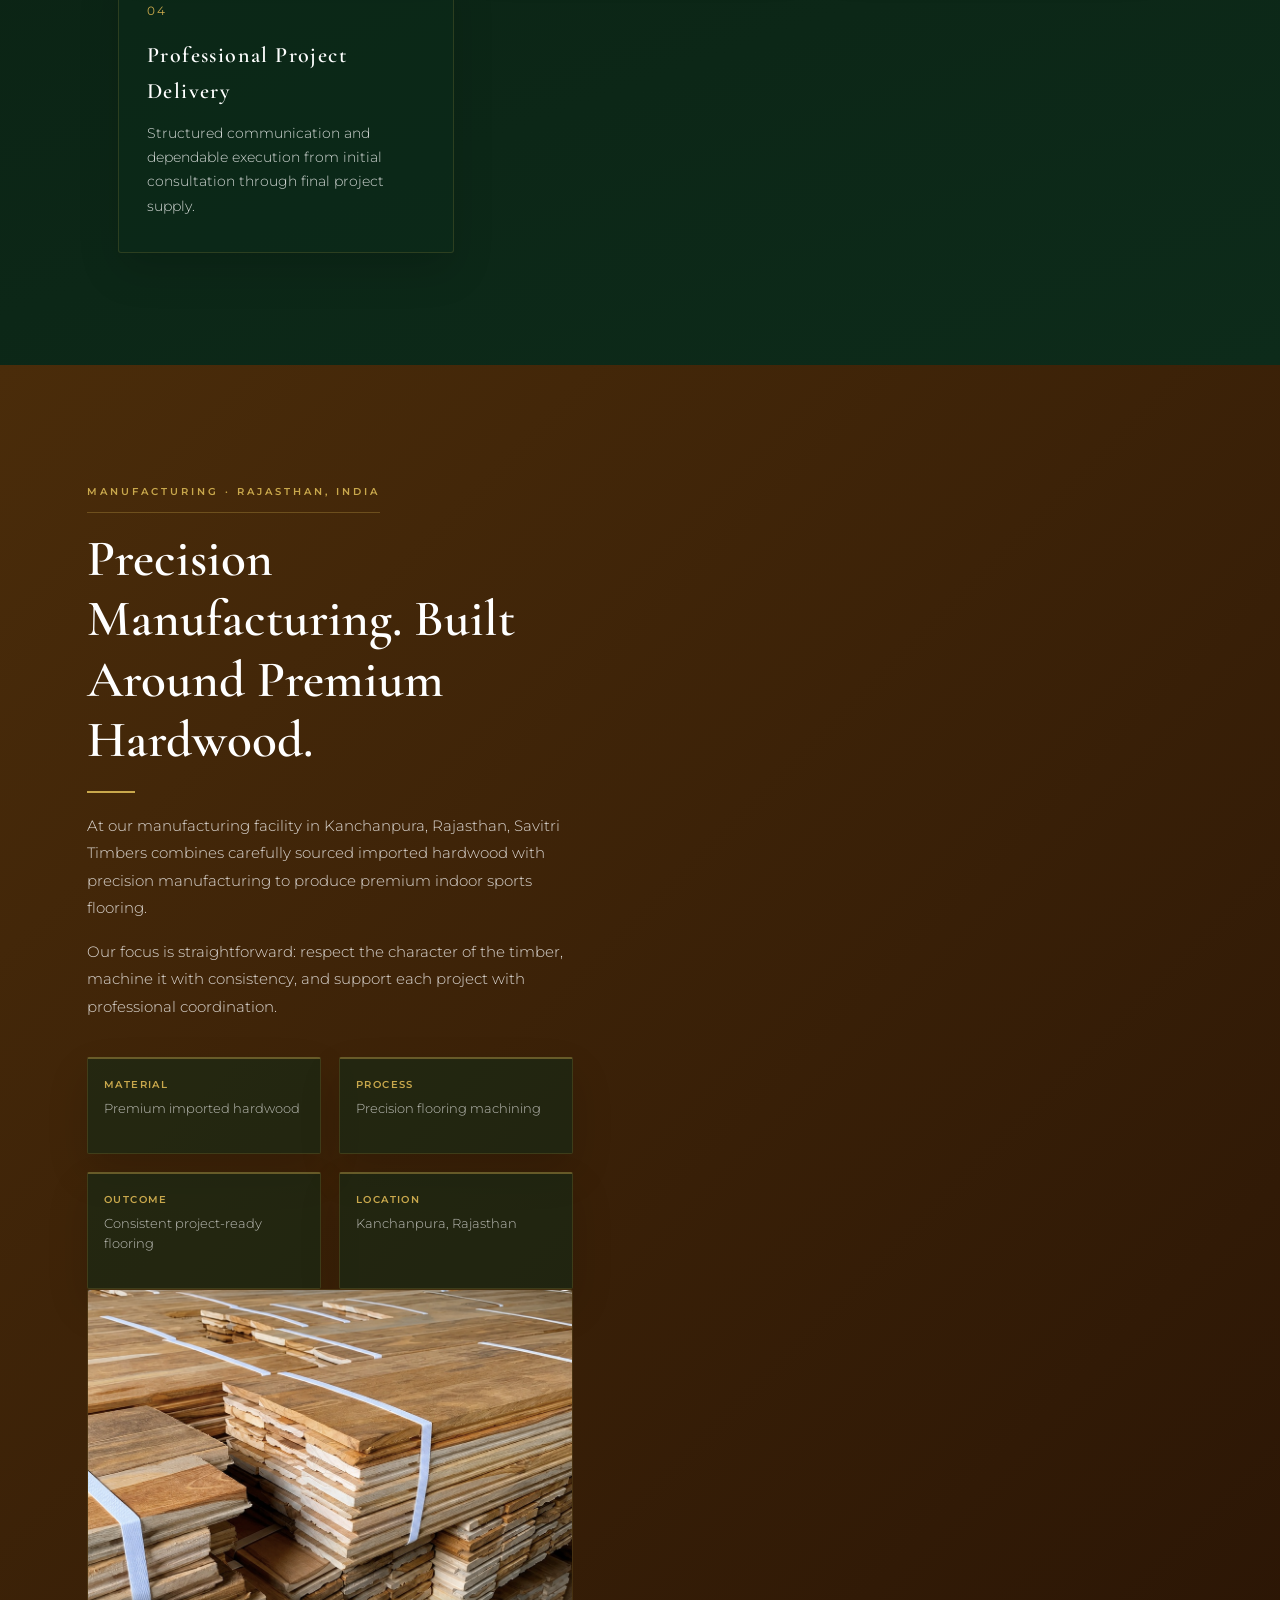
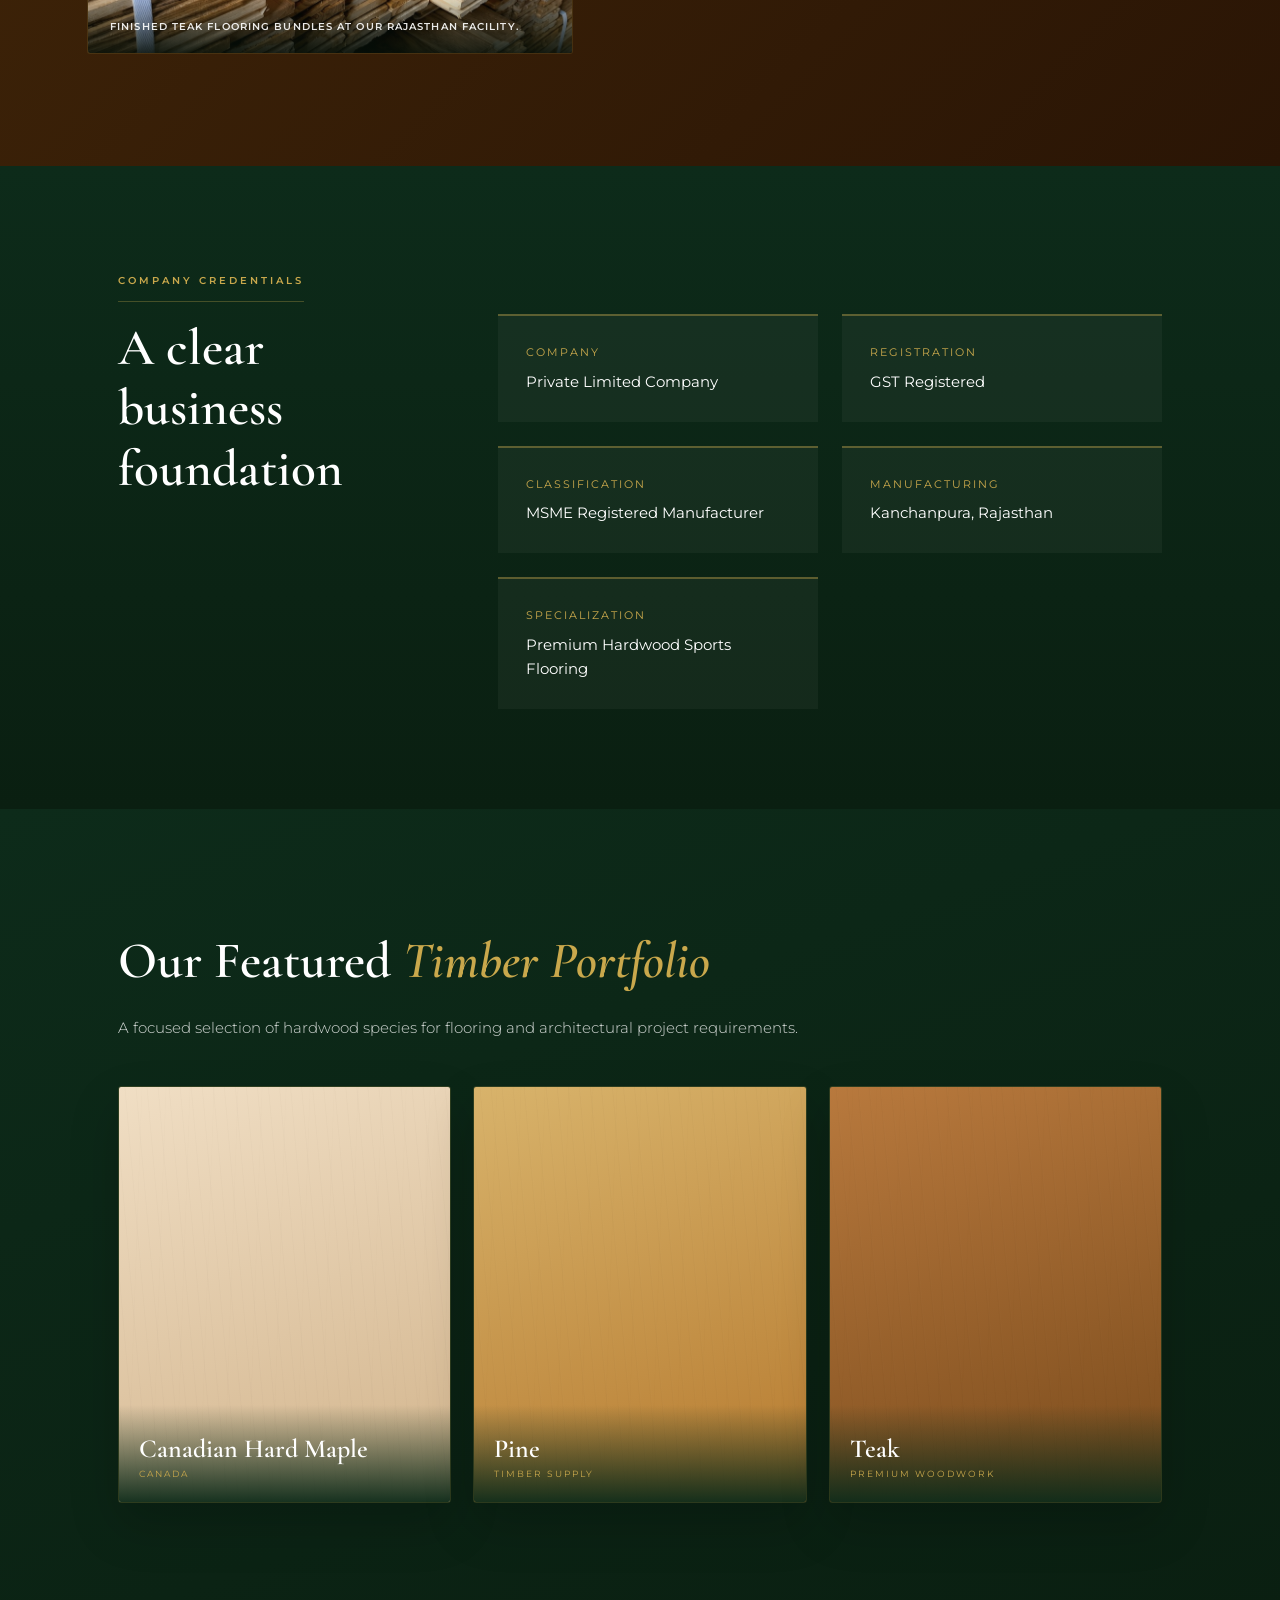
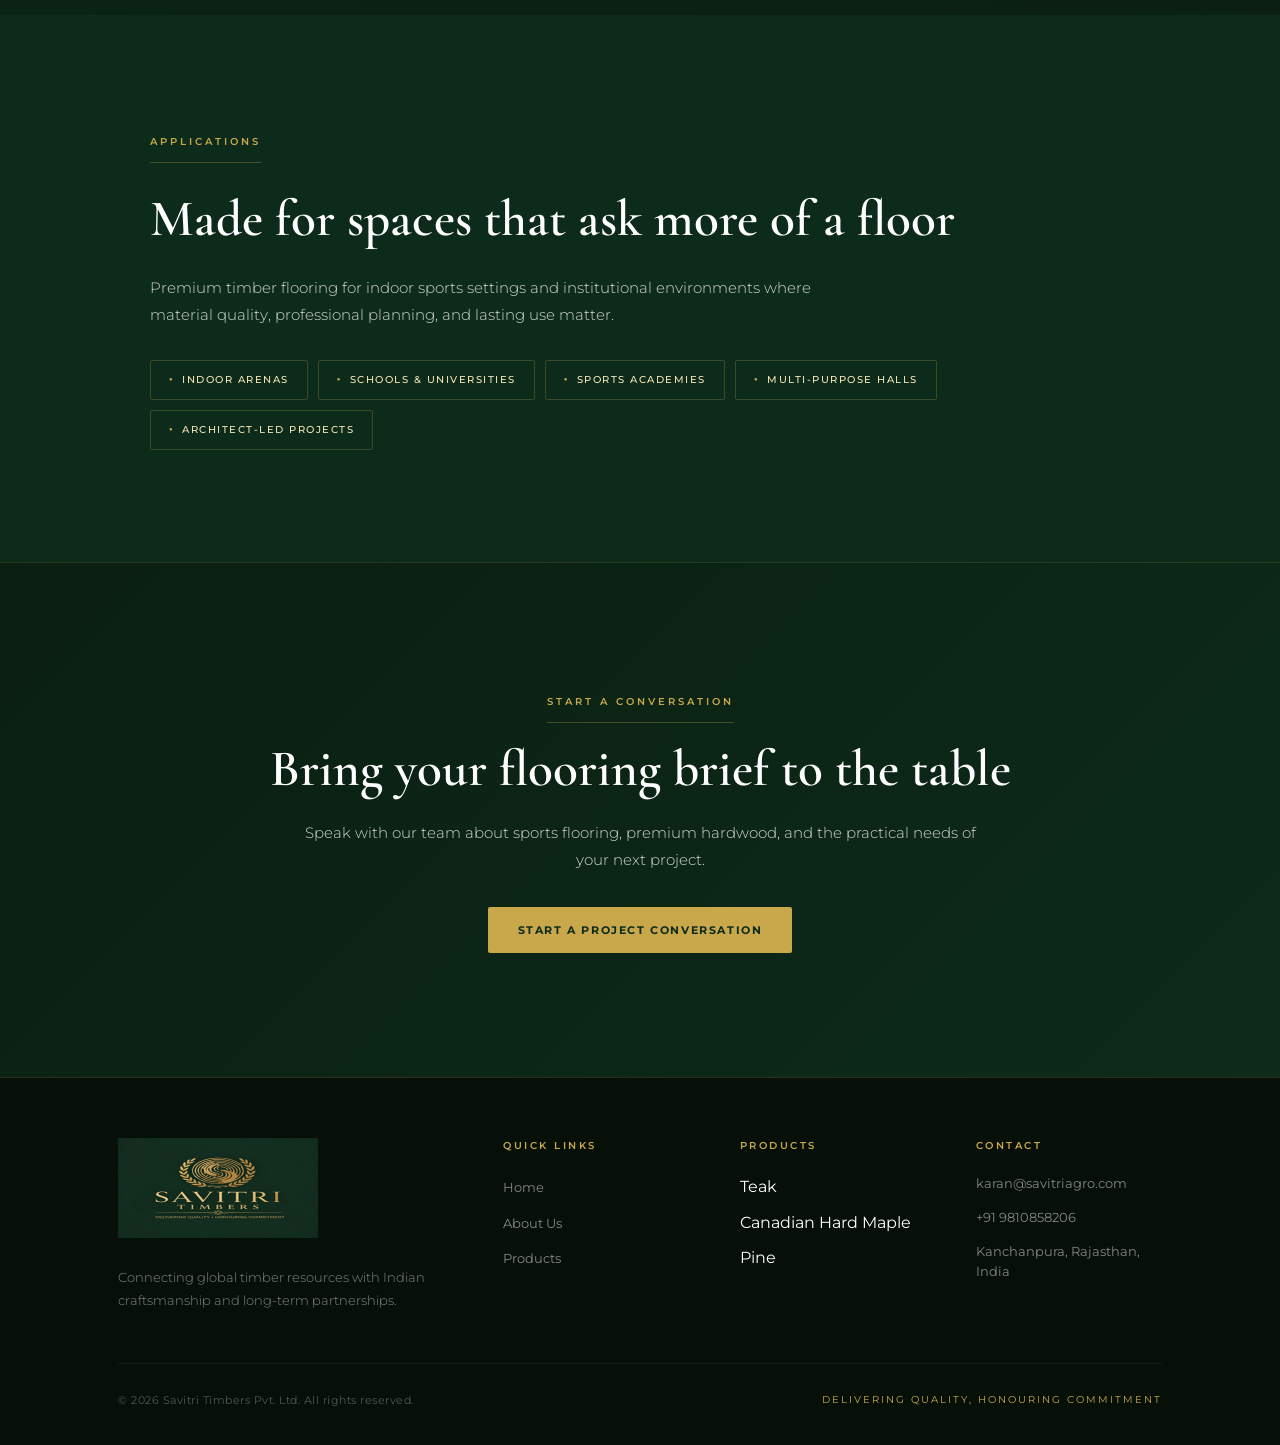
==== commit 3f62ba19: "Release v1.3.1: Final production assets and launch readiness" ====
--- a/index.html
+++ b/index.html
@@ -3,17 +3,25 @@
 <head>
     <meta charset="UTF-8">
     <meta name="viewport" content="width=device-width, initial-scale=1.0">
-<title>Savitri Timbers | Delivering Quality, Honouring Commitment</title>
-<link rel="stylesheet" href="css/style.css">
+    <title>Savitri Timbers | Premium Hardwood Sports Flooring</title>
+    <meta name="description" content="Savitri Timbers manufactures premium hardwood sports flooring in Rajasthan, supported by global hardwood sourcing and dependable project delivery.">
+    <meta property="og:title" content="Savitri Timbers | Premium Hardwood Sports Flooring">
+    <meta property="og:description" content="Premium hardwood sports flooring, precision-manufactured in Rajasthan.">
+    <meta property="og:type" content="website">
+    <link rel="icon" href="images/favicon.png" type="image/png" sizes="64x64">
+    <link rel="preconnect" href="https://fonts.googleapis.com">
+    <link rel="preconnect" href="https://fonts.gstatic.com" crossorigin>
+    <link rel="stylesheet" href="https://fonts.googleapis.com/css2?family=Cormorant+Garamond:ital,wght@0,300;0,400;0,500;0,600;0,700;1,400;1,600&amp;family=Montserrat:wght@300;400;500;600;700;800&amp;display=swap">
+    <link rel="stylesheet" href="css/style.css">
 </head>
 <body class="home-page">
 
 <!-- Header with logo and navigation -->
     <header>
     <div class="container">
-    <div class="logo">
-        <img src="images/logo.png" alt="Savitri Timbers Logo">
-    </div>
+    <a class="logo" href="index.html" aria-label="Savitri Timbers home">
+        <img src="images/logo-mark.png" width="200" height="200" alt="Savitri Timbers Logo">
+    </a>
     <nav aria-label="Primary navigation">
         <a href="index.html" aria-current="page">Home</a>
         <a href="about.html">About Us</a>
@@ -60,7 +68,7 @@
   </div>
 </section>
 <!--Hero section ends-->
-
+<!-- this trust strip section is commented out for now, as it's redundant with Company Credentials section.  
 <section class="trust-strip" aria-labelledby="trust-strip-title">
     <div class="container trust-strip-inner">
         <p id="trust-strip-title" class="trust-strip-label">Built for considered projects</p>
@@ -88,7 +96,7 @@
         </ul>
     </div>
 </section>
-
+-->
 <section class="why-us" aria-labelledby="why-title">
     <div class="container">
         <span class="section-tag">Why trust Savitri Timbers</span>
@@ -141,7 +149,13 @@
             </div>
         </div>
 
-        
+        <figure class="mfg-visual mfg-photo">
+            <picture>
+                <source srcset="assets/images/manufacturing/teak-flooring-bundles-shri-madhopur.jpg" type="image/jpeg">
+                <img src="assets/images/manufacturing/teak-flooring-bundles-shri-madhopur.png" width="1064" height="749" loading="lazy" decoding="async" alt="Finished teak flooring bundles at Savitri Timbers' Rajasthan facility">
+            </picture>
+            <figcaption>Finished teak flooring bundles at our Rajasthan facility.</figcaption>
+        </figure>
     </div>
 </section>
 
@@ -280,7 +294,7 @@
 
             <div class="footer-brand">
 
-                <img src="images/logo.png"
+                <img src="images/logo-mark.png" width="200" height="200"
                      alt="Savitri Timbers"
                      class="footer-logo">
 
--- a/css/style.css
+++ b/css/style.css
@@ -1,5 +1,3 @@
-@import url('https://fonts.googleapis.com/css2?family=Cormorant+Garamond:ital,wght@0,300;0,400;0,500;0,600;0,700;1,400;1,600&family=Montserrat:wght@300;400;500;600;700;800&display=swap');
-
 :root {
   --green-dark: #0d2b1a;
   --green-mid: #1a4a2e;
@@ -440,7 +438,7 @@
 }
 
 /* Sprint 3A.4 Trust Strip */
-
+/*
 .trust-strip{
     background:var(--green-mid);
     border-top:1px solid rgba(201,168,76,.15);
@@ -500,7 +498,7 @@
     text-transform:uppercase;
     line-height:1.5;
 }
-
+*/
 .trust-item {
   display: flex;
   align-items: center;
@@ -561,6 +559,23 @@
   align-items: center;
   justify-content: center;
 }
+
+.about-img-main picture,
+.about-img-main img,
+.about-img-overlay picture,
+.about-img-overlay img {
+  width: 100%;
+  height: 100%;
+  display: block;
+}
+
+.about-img-main img,
+.about-img-overlay img {
+  object-fit: cover;
+}
+
+.about-img-main img { object-position: center; }
+.about-img-overlay img { object-position: center; }
 
 .about-img-overlay {
   position: absolute;
@@ -1099,6 +1114,36 @@
   justify-content: center;
 }
 
+.mfg-photo {
+  margin: 0;
+  display: block;
+}
+
+.mfg-photo picture,
+.mfg-photo img {
+  display: block;
+  width: 100%;
+  height: 100%;
+}
+
+.mfg-photo img {
+  object-fit: cover;
+}
+
+.mfg-photo figcaption {
+  position: absolute;
+  right: 0;
+  bottom: 0;
+  left: 0;
+  padding: 28px 22px 18px;
+  background: linear-gradient(transparent, rgba(6, 15, 8, 0.88));
+  color: rgba(255,255,255,0.9);
+  font-size: 10px;
+  font-weight: 600;
+  letter-spacing: 1.1px;
+  text-transform: uppercase;
+}
+
 .mfg-visual--details{
     background: linear-gradient(
         135deg,
@@ -1820,6 +1865,42 @@
     box-shadow: 0 22px 50px rgba(0,0,0,0.18);
 }
 
+.species-photo,
+.species-photo img {
+  display: block;
+  width: 100%;
+  height: 100%;
+}
+
+.species-photo {
+  position: absolute;
+  inset: 0;
+}
+
+.species-photo img {
+  object-fit: cover;
+  object-position: center;
+}
+
+label {
+  display: block;
+  margin-bottom: 8px;
+  color: var(--gold);
+  font-size: 10px;
+  font-weight: 600;
+  letter-spacing: 1.25px;
+  text-transform: uppercase;
+}
+
+input:focus-visible,
+textarea:focus-visible,
+button:focus-visible,
+header nav a:focus-visible,
+.logo:focus-visible {
+  outline: 3px solid var(--gold-light);
+  outline-offset: 4px;
+}
+
 .species-card:hover {
     transform: none;
     box-shadow: 0 22px 50px rgba(0,0,0,0.18);
@@ -1898,6 +1979,23 @@
 }
 
 @media (max-width: 520px) {
+    header .container {
+        padding-right: 16px;
+        padding-left: 16px;
+    }
+
+    .logo img {
+        height: 52px;
+    }
+
+    nav {
+        gap: 8px;
+    }
+
+    header nav a {
+        font-size: 8px;
+        letter-spacing: 0.45px;
+    }
     .btn,
     .btn-primary,
     .btn-outline {
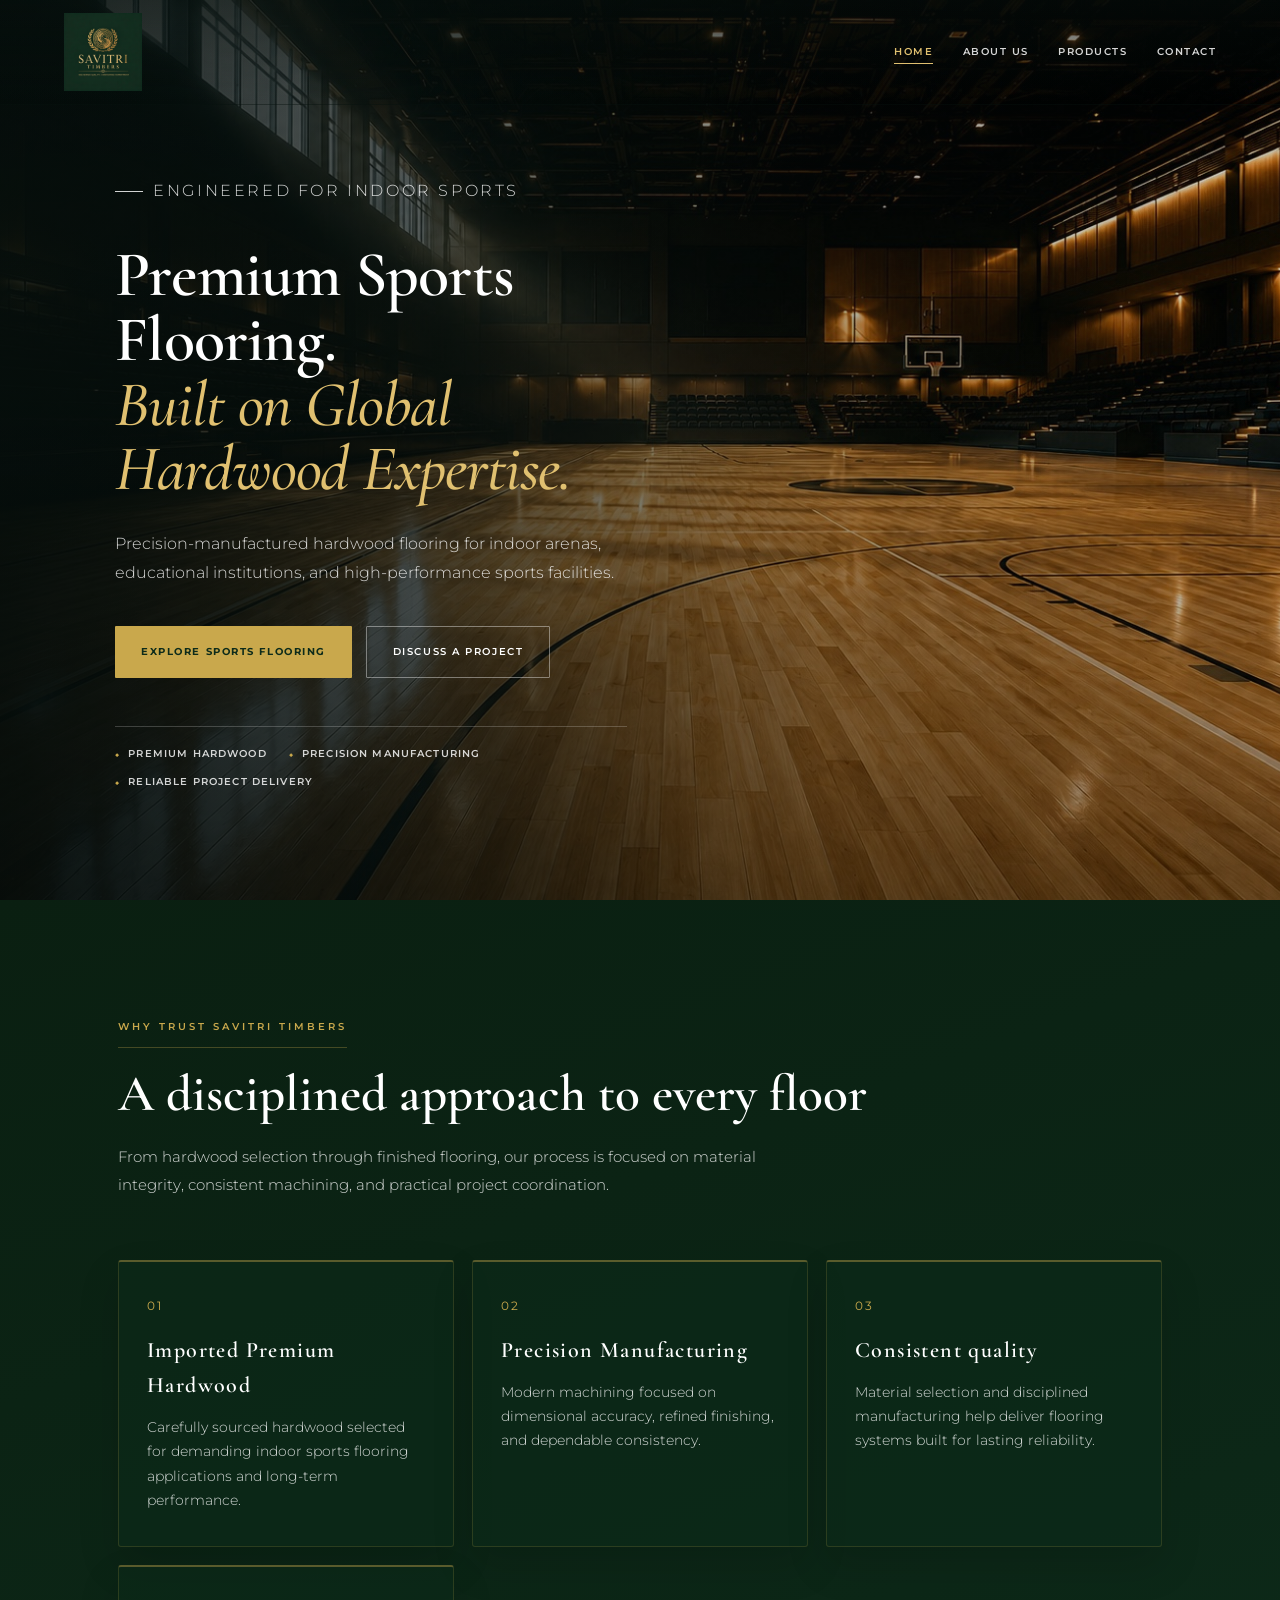
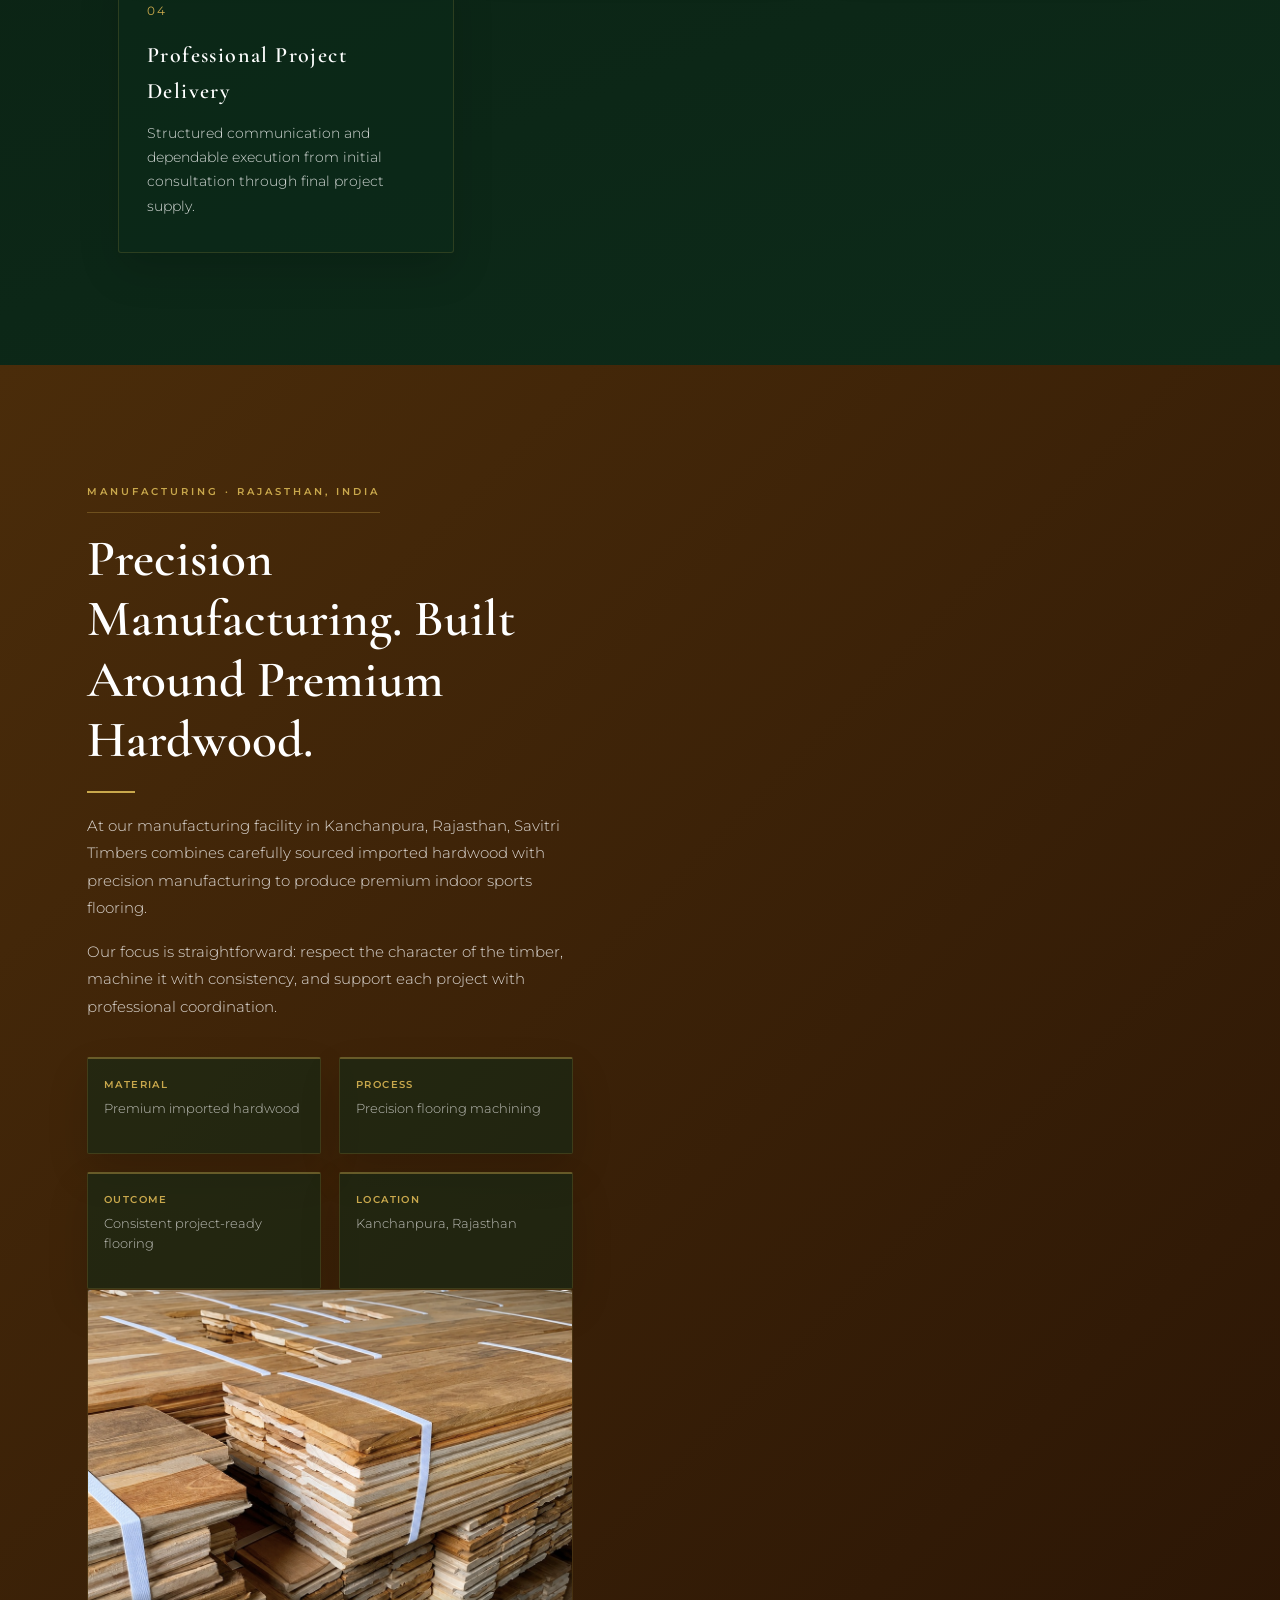
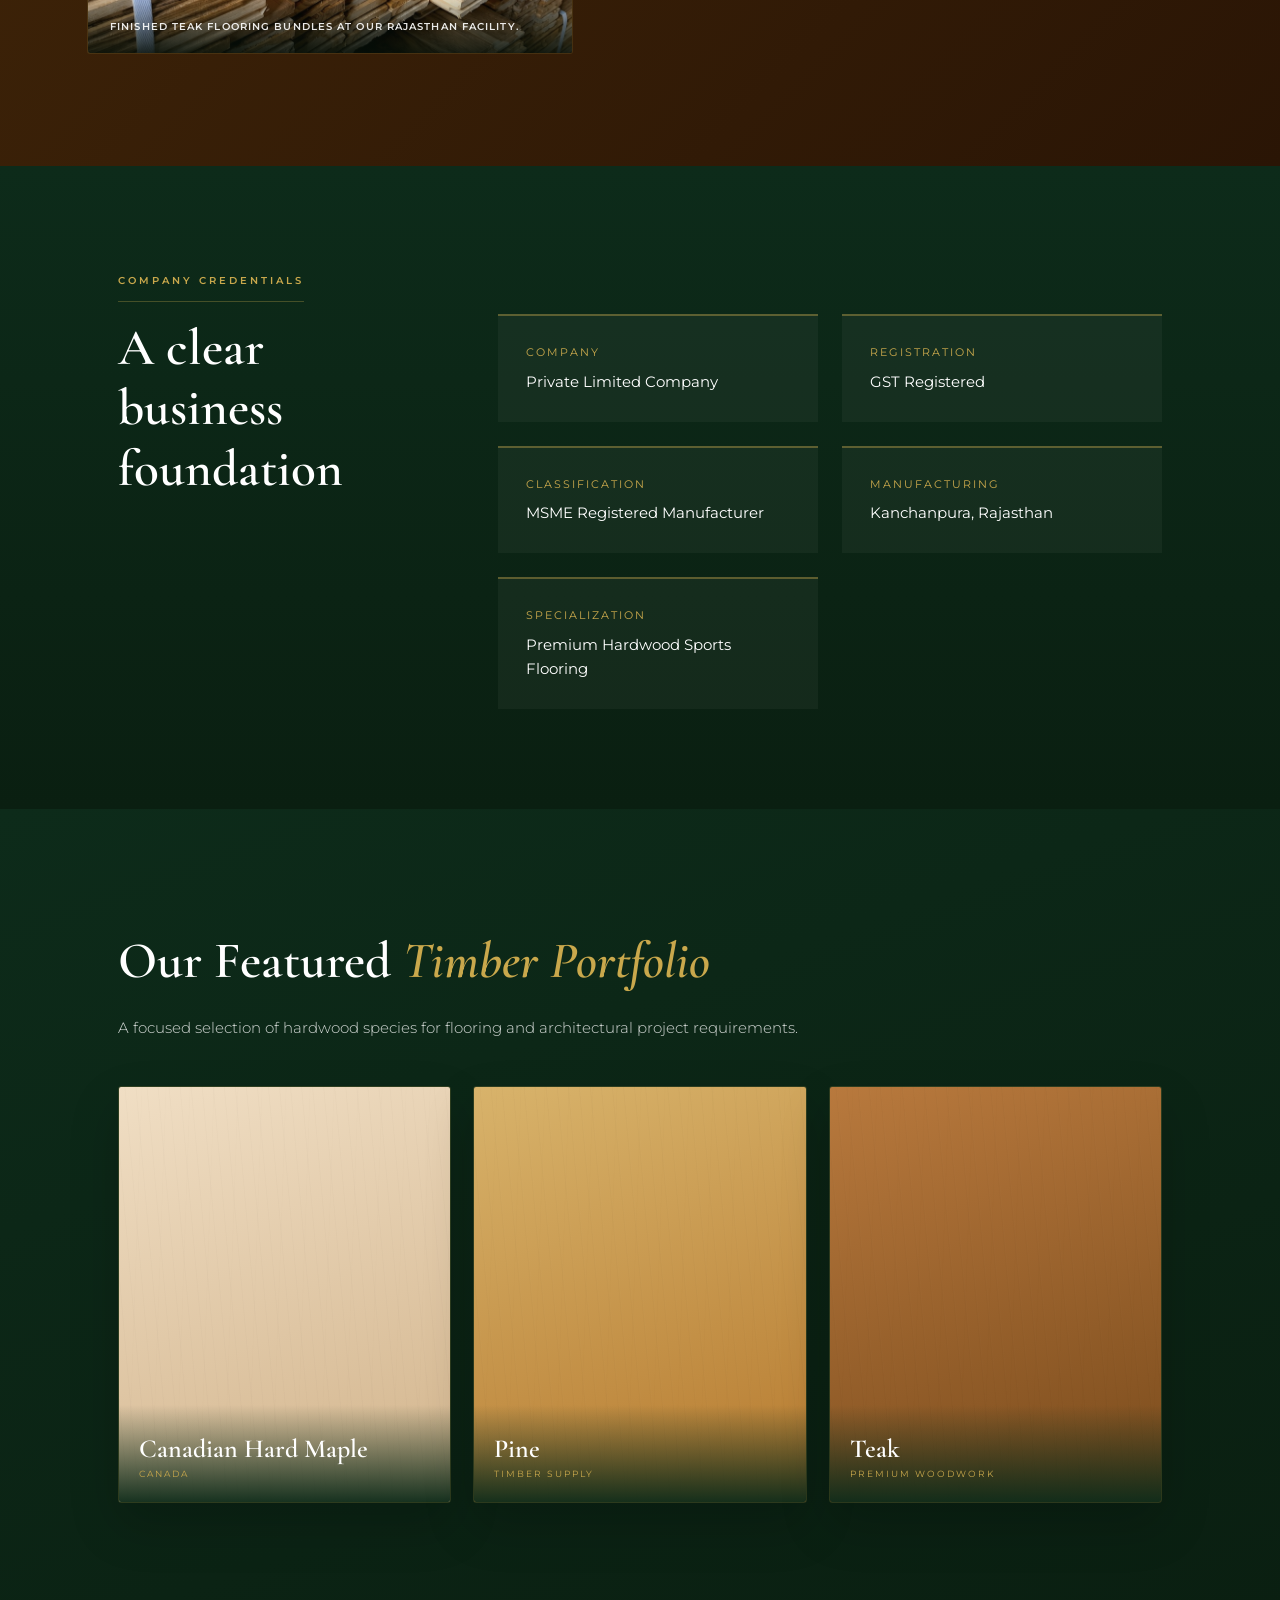
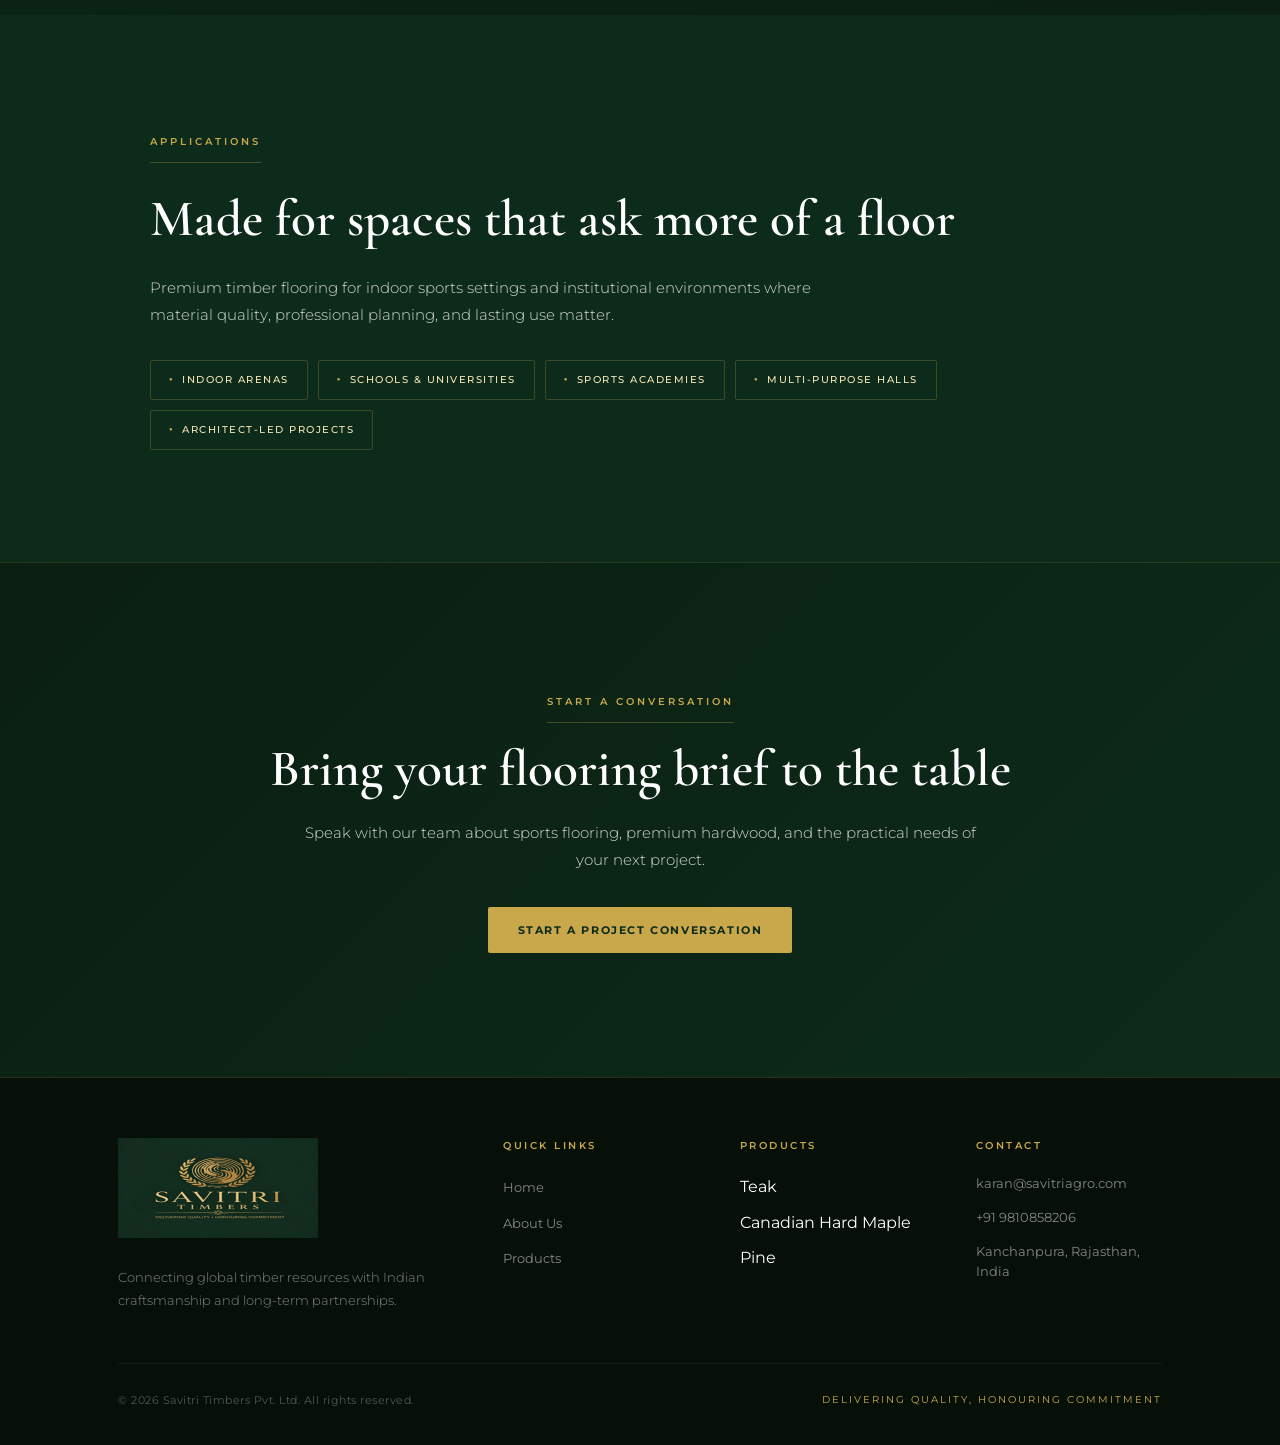
==== commit 5cca04c8: "Minor copy update: Improve hero tagline" ====
--- a/index.html
+++ b/index.html
@@ -47,7 +47,7 @@
   <div class="hero-overlay" aria-hidden="true"></div>
  
  <div class="hero-content">
-    <p class="hero-eyebrow">Engineered for indoor sport</p>
+    <p class="hero-eyebrow">Engineered for indoor sports</p>
     <h1>
       Premium Sports Flooring.<br>
       <em>Built on Global Hardwood Expertise.</em>
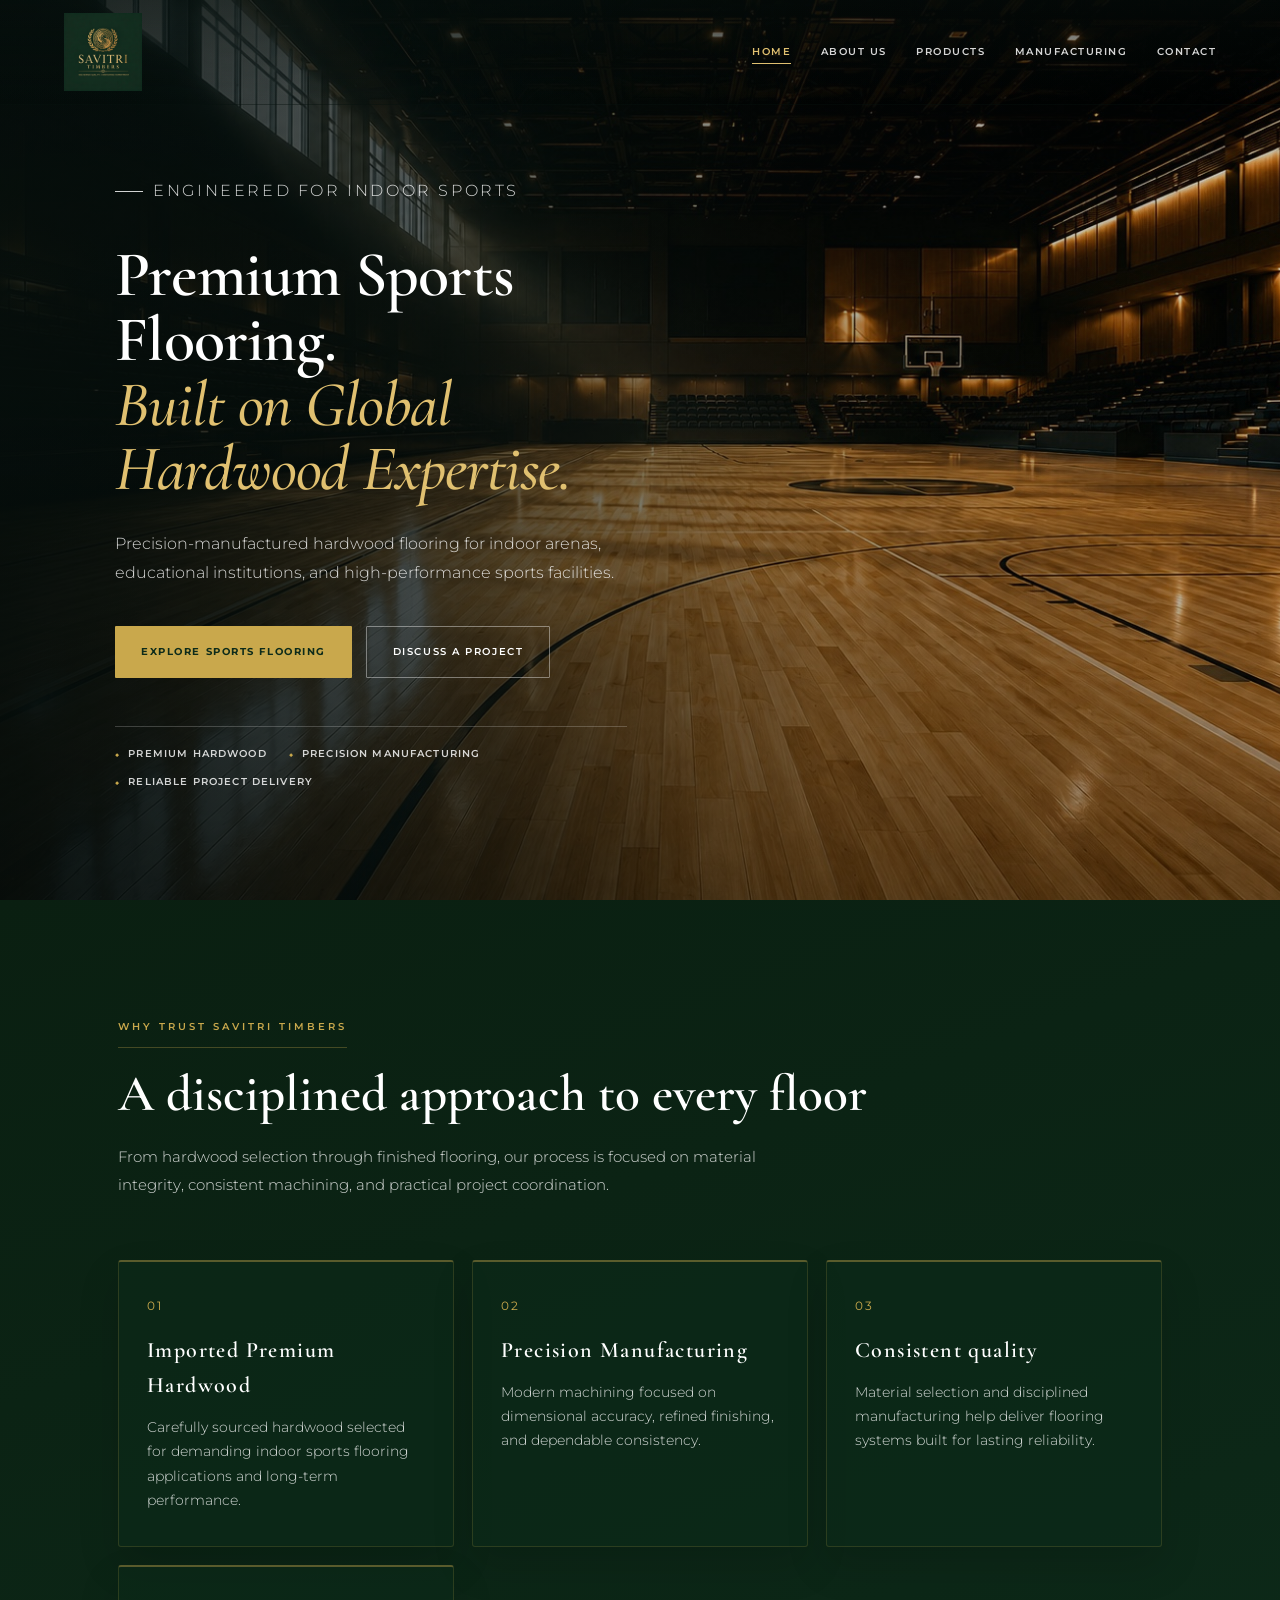
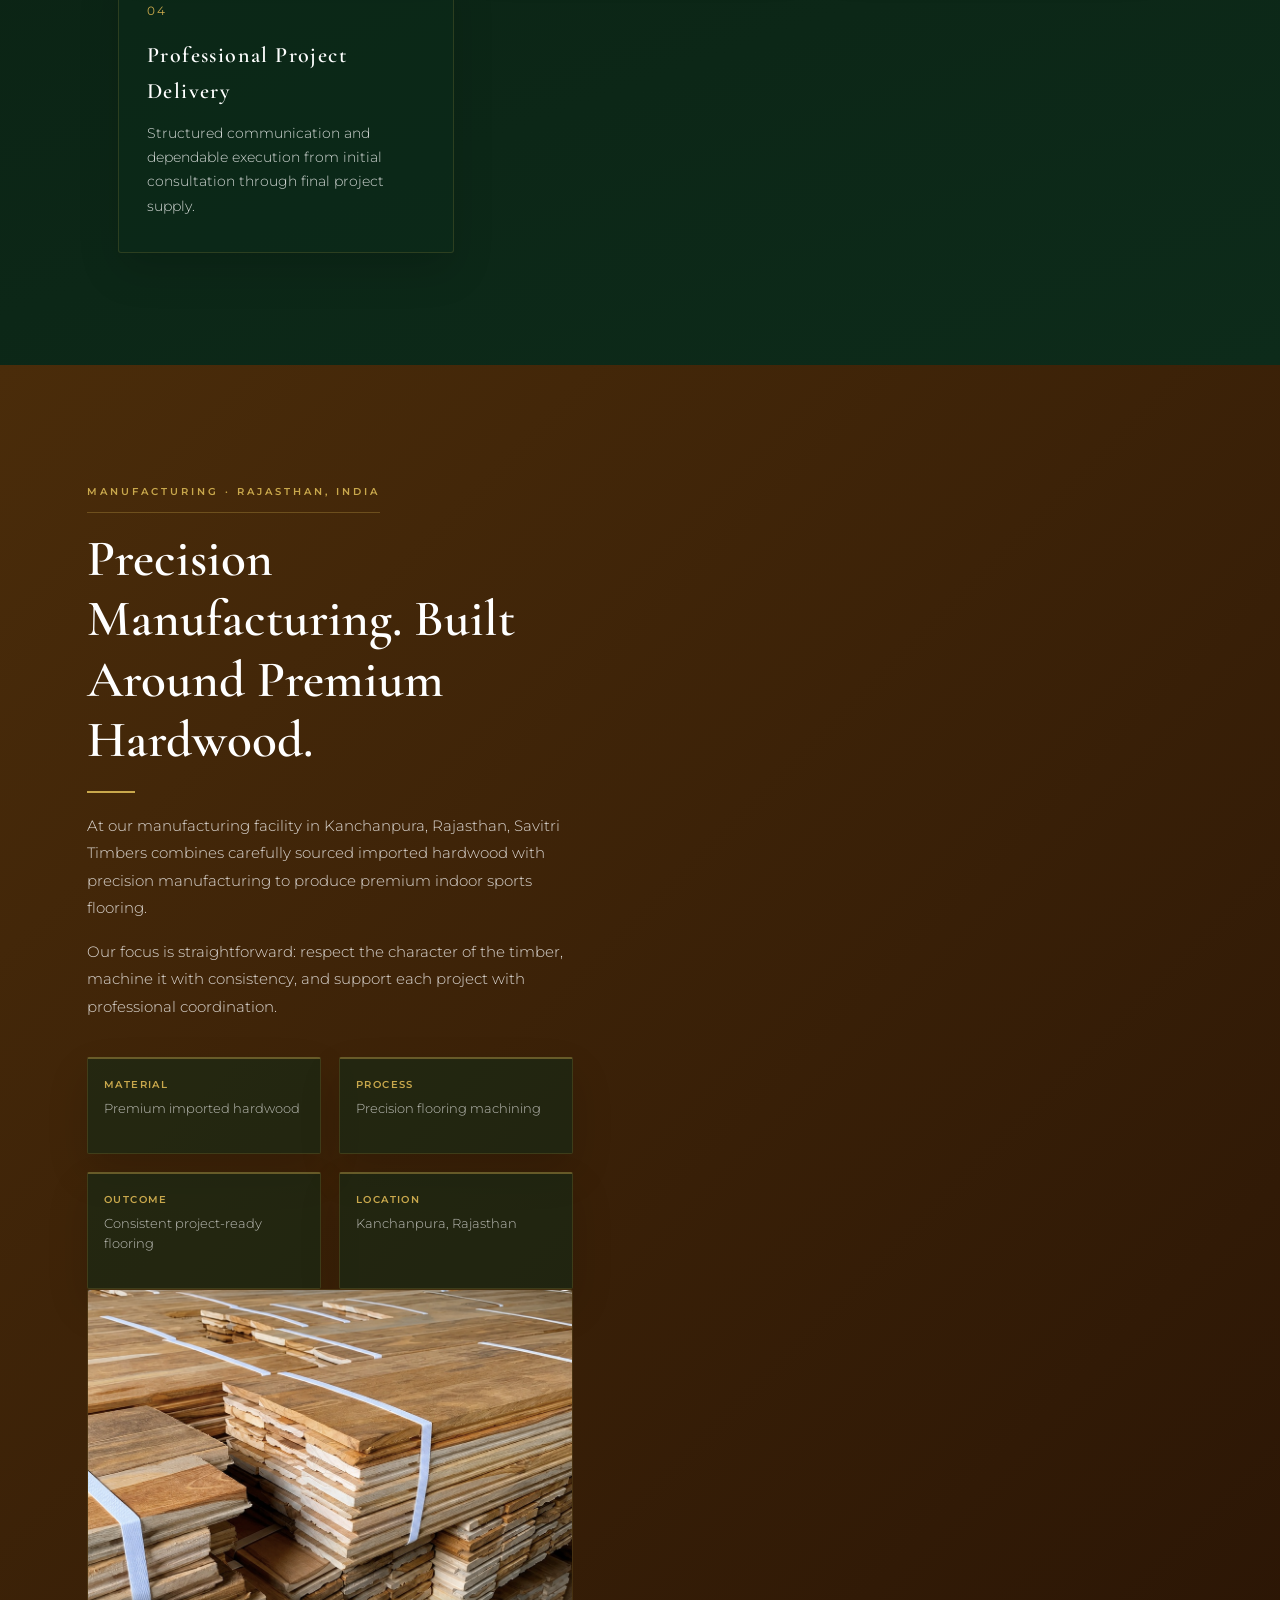
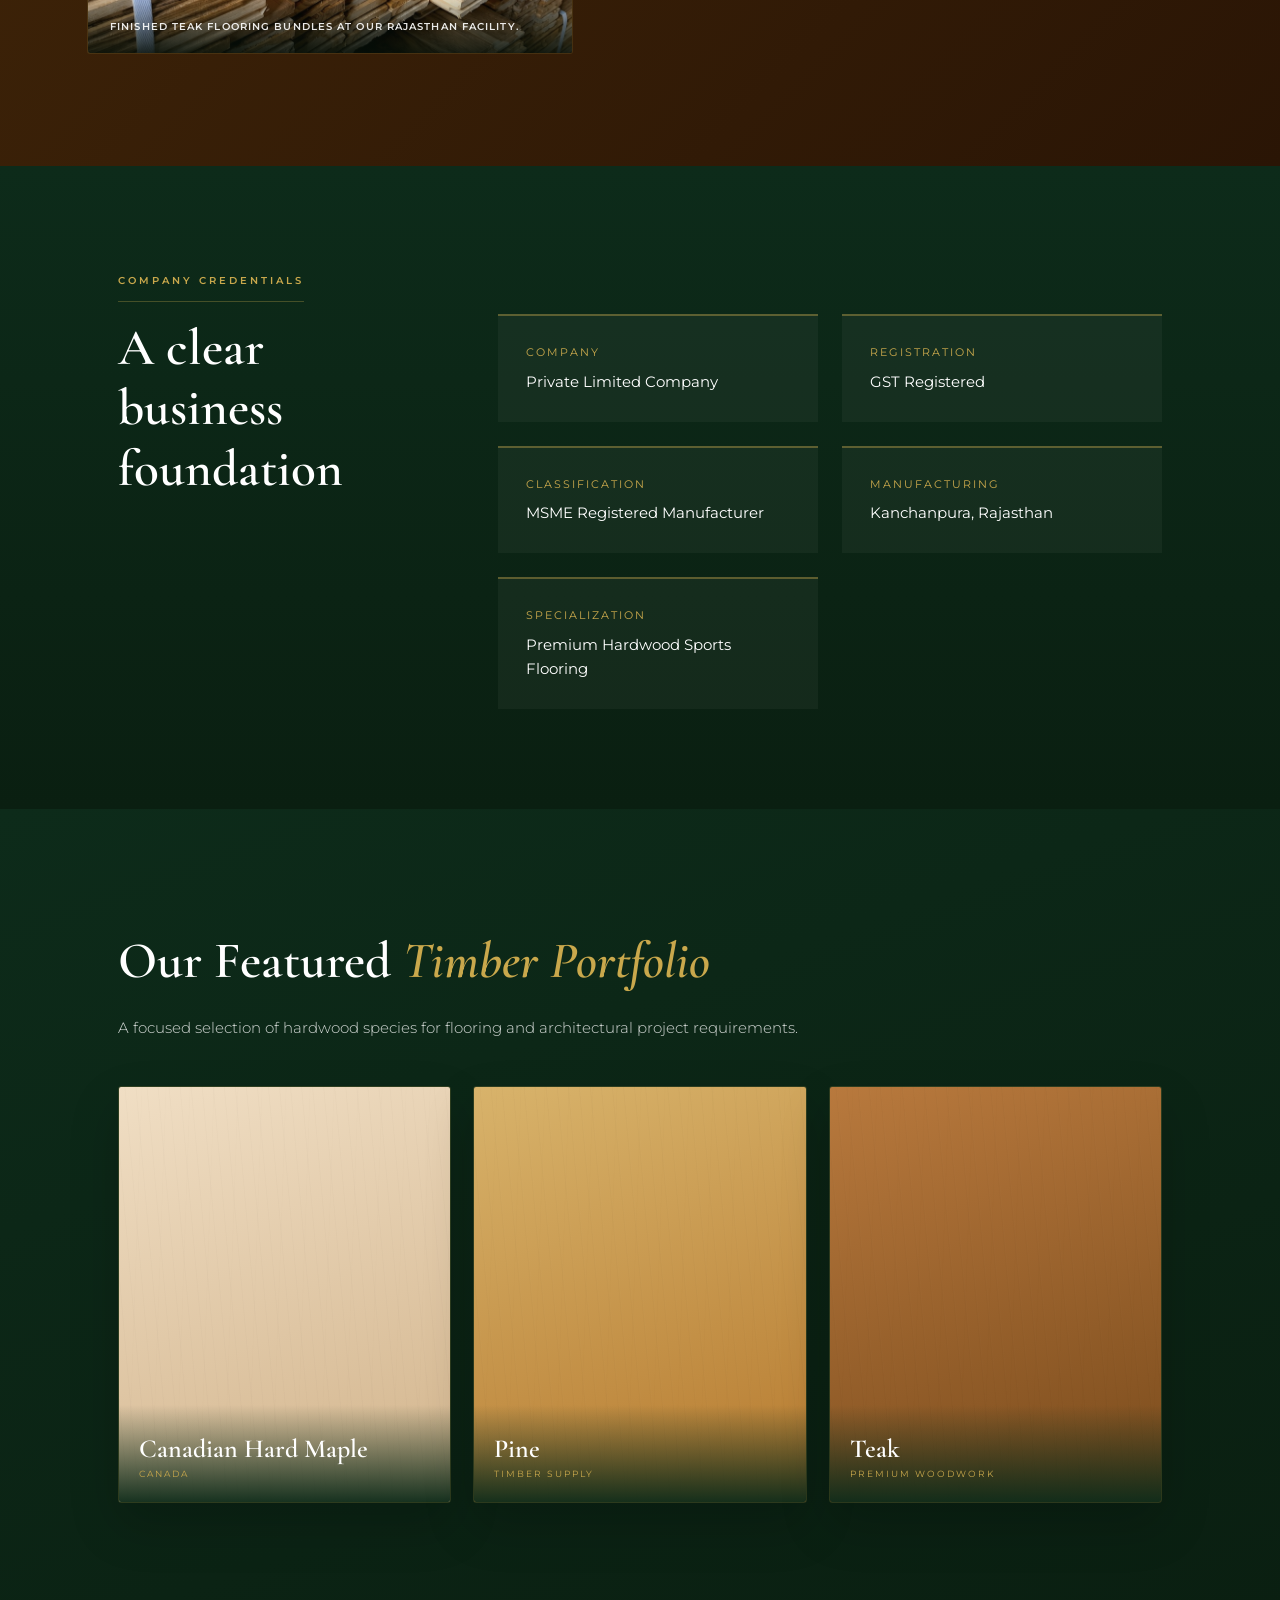
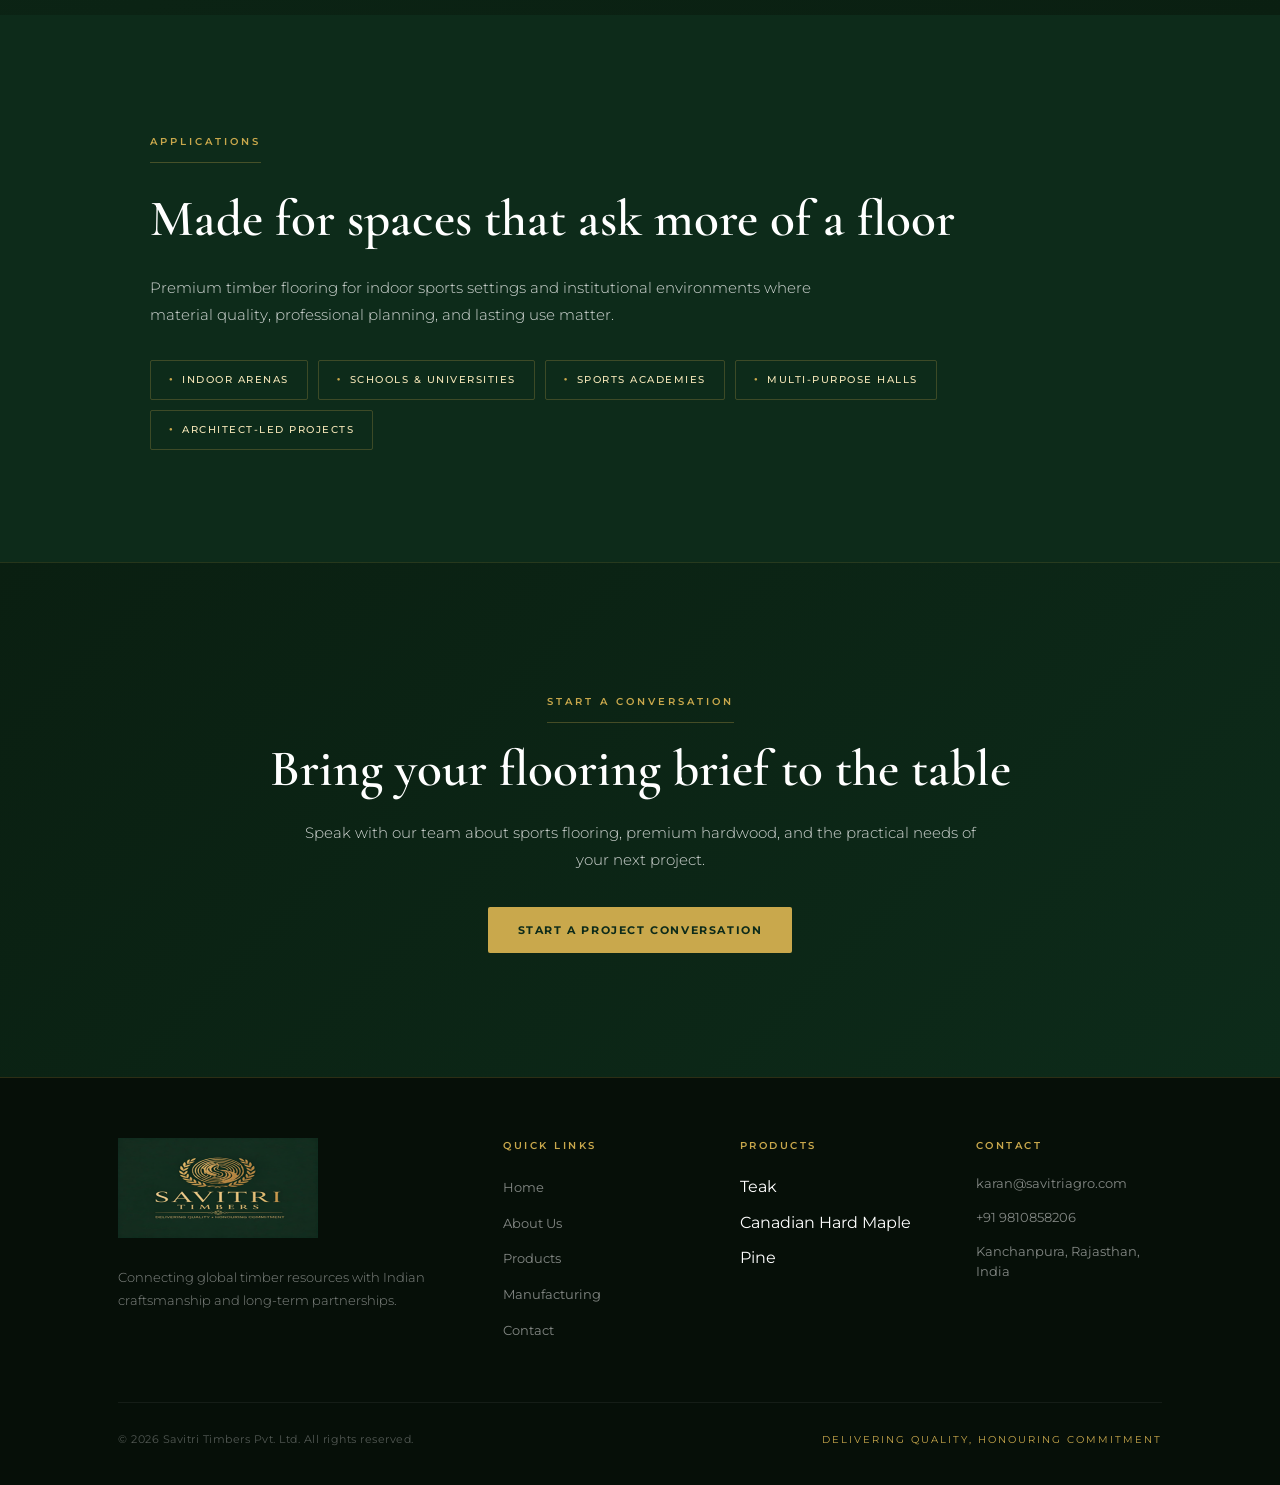
==== commit 8da02ff3: "feat: add manufacturing page foundation" ====
--- a/index.html
+++ b/index.html
@@ -26,6 +26,7 @@
         <a href="index.html" aria-current="page">Home</a>
         <a href="about.html">About Us</a>
         <a href="products.html">Products</a>
+        <a href="manufacturing.html">Manufacturing</a>
        <!-- in next phase, we can add these pages and links
        <a href="flooring.html">Flooring Solutions</a>
         <a href="sourcing.html">Global Sourcing</a>
@@ -312,8 +313,10 @@
 
                 <ul>
                     <li><a href="index.html">Home</a></li>
-                    <li><a href="about.html">About Us</a></li>
-                    <li><a href="products.html">Products</a></li>
+<li><a href="about.html">About Us</a></li>
+<li><a href="products.html">Products</a></li>
+<li><a href="manufacturing.html">Manufacturing</a></li>
+<li><a href="contact.html">Contact</a></li>
                 </ul>
 
             </div>
--- a/css/style.css
+++ b/css/style.css
@@ -2450,3 +2450,176 @@
         letter-spacing: 1.8px;
     }
 }
+
+/* ── Sprint 4.1A: Manufacturing page foundation ── */
+.manufacturing-page .manufacturing-hero .hero-bg {
+    background-image: linear-gradient(90deg, rgba(7,17,14,.84) 0%, rgba(7,17,14,.58) 48%, rgba(7,17,14,.25) 100%), url("../assets/images/manufacturing/teak-flooring-bundles-shri-madhopur.jpg");
+    background-position: center;
+}
+
+.process-flow {
+    display: flex;
+    flex-wrap: wrap;
+    justify-content: center;
+    gap: 12px 28px;
+    margin-top: 42px;
+    list-style: none;
+    counter-reset: process;
+}
+
+.process-flow li {
+    display: flex;
+    align-items: center;
+    gap: 10px;
+    color: var(--gold-pale);
+    font-size: 10px;
+    font-weight: 600;
+    letter-spacing: 1.25px;
+    text-transform: uppercase;
+}
+
+.process-flow li::before {
+    color: var(--gold);
+    content: counter(process, decimal-leading-zero);
+    counter-increment: process;
+}
+
+.process-flow li:not(:last-child)::after {
+    color: var(--gold);
+    content: '→';
+    font-size: 15px;
+}
+
+.mfg-timeline {
+    display: grid;
+    gap: 24px;
+    margin-top: 52px;
+    padding: 0;
+    list-style: none;
+}
+
+.mfg-timeline li {
+    display: grid;
+    grid-template-columns: minmax(0, 1fr) minmax(0, 1fr);
+    min-height: 220px;
+    border: 1px solid rgba(201,168,76,.18);
+    background: rgba(13,43,26,.45);
+}
+
+.mfg-timeline li:nth-child(even) .mfg-timeline-visual { order: 2; }
+.mfg-timeline li:nth-child(even) .mfg-timeline-copy { order: 1; }
+
+.mfg-timeline-visual,
+.mfg-timeline-visual picture,
+.mfg-timeline-visual img {
+    display: block;
+    width: 100%;
+    height: 100%;
+}
+
+.mfg-timeline-visual { margin: 0; min-height: 220px; }
+.mfg-timeline-visual img { object-fit: cover; }
+
+.mfg-timeline-placeholder {
+    display: flex;
+    align-items: center;
+    justify-content: center;
+    padding: 24px;
+    background: rgba(255,255,255,.035);
+    color: var(--gold);
+    font-size: 10px;
+    letter-spacing: 1.4px;
+    line-height: 1.6;
+    text-align: center;
+    text-transform: uppercase;
+}
+
+.mfg-timeline-copy {
+    align-self: center;
+    padding: 36px;
+}
+
+.mfg-timeline-copy h3 {
+    margin-bottom: 10px;
+    color: var(--white);
+    font-family: 'Cormorant Garamond', serif;
+    font-size: 30px;
+    font-weight: 600;
+}
+
+.mfg-timeline-copy p { color: var(--text-light); font-size: 13.5px; }
+
+.precision-quality .trust-card-grid { grid-template-columns: repeat(3, minmax(0, 1fr)); }
+
+.oem-manufacturing .country-grid { justify-content: center; }
+
+.mfg-gallery-grid {
+    display: grid;
+    grid-template-columns: repeat(2, minmax(0, 1fr));
+    gap: 22px;
+    margin-top: 48px;
+}
+
+.mfg-gallery-grid figure {
+    position: relative;
+    margin: 0;
+    overflow: hidden;
+    border: 1px solid rgba(201,168,76,.18);
+}
+
+.mfg-gallery-grid picture,
+.mfg-gallery-grid img {
+    display: block;
+    width: 100%;
+    height: 100%;
+}
+
+.mfg-gallery-grid img { aspect-ratio: 4 / 3; object-fit: cover; }
+
+.mfg-gallery-grid figcaption {
+    position: absolute;
+    right: 0;
+    bottom: 0;
+    left: 0;
+    padding: 28px 22px 18px;
+    background: linear-gradient(transparent, rgba(6,15,8,.88));
+    color: var(--white);
+    font-size: 10px;
+    font-weight: 600;
+    letter-spacing: 1.2px;
+    text-transform: uppercase;
+}
+
+@media (max-width: 900px) {
+    .precision-quality .trust-card-grid { grid-template-columns: 1fr; }
+}
+
+@media (max-width: 768px) {
+    .mfg-timeline { gap: 16px; margin-top: 36px; }
+    .mfg-timeline li { grid-template-columns: 1fr; }
+    .mfg-timeline li:nth-child(even) .mfg-timeline-visual,
+    .mfg-timeline li:nth-child(even) .mfg-timeline-copy { order: initial; }
+    .mfg-timeline-visual { min-height: 190px; }
+    .mfg-timeline-copy { padding: 26px 22px; }
+    .mfg-gallery-grid { grid-template-columns: 1fr; margin-top: 36px; }
+}
+
+@media (max-width: 520px) {
+    .process-flow { justify-content: flex-start; gap: 12px; }
+    .process-flow li { width: 100%; }
+    .process-flow li::after { display: none; }
+    .mfg-timeline-copy h3 { font-size: 26px; }
+}
+
+@media (max-width: 520px) {
+    header .container,
+    .home-page header .container,
+    .home-page header.is-scrolled .container { padding-right: 12px; padding-left: 12px; }
+    .logo img,
+    .home-page .logo img,
+    .home-page header.is-scrolled .logo img { height: 48px; }
+    nav,
+    .home-page nav { gap: 6px; }
+    header nav a,
+    .home-page header nav a { font-size: 7.5px; letter-spacing: .25px; }
+}
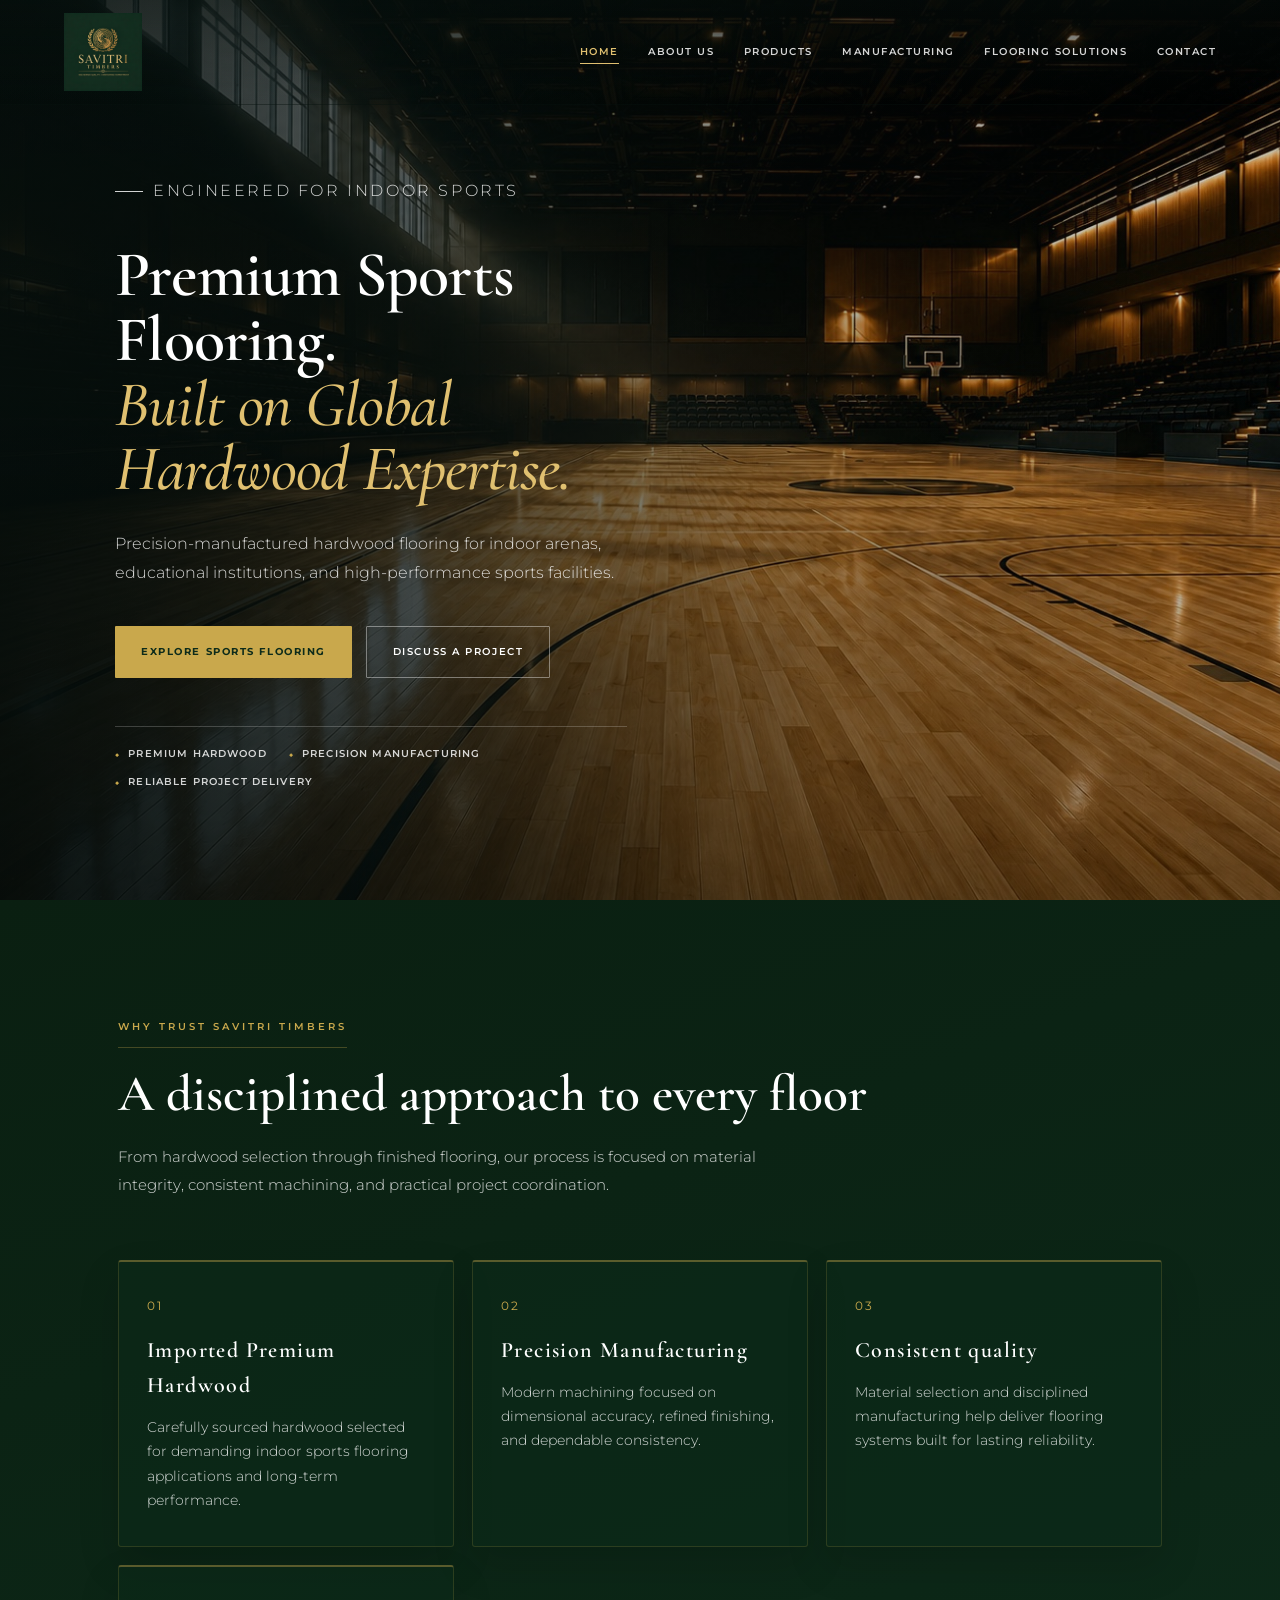
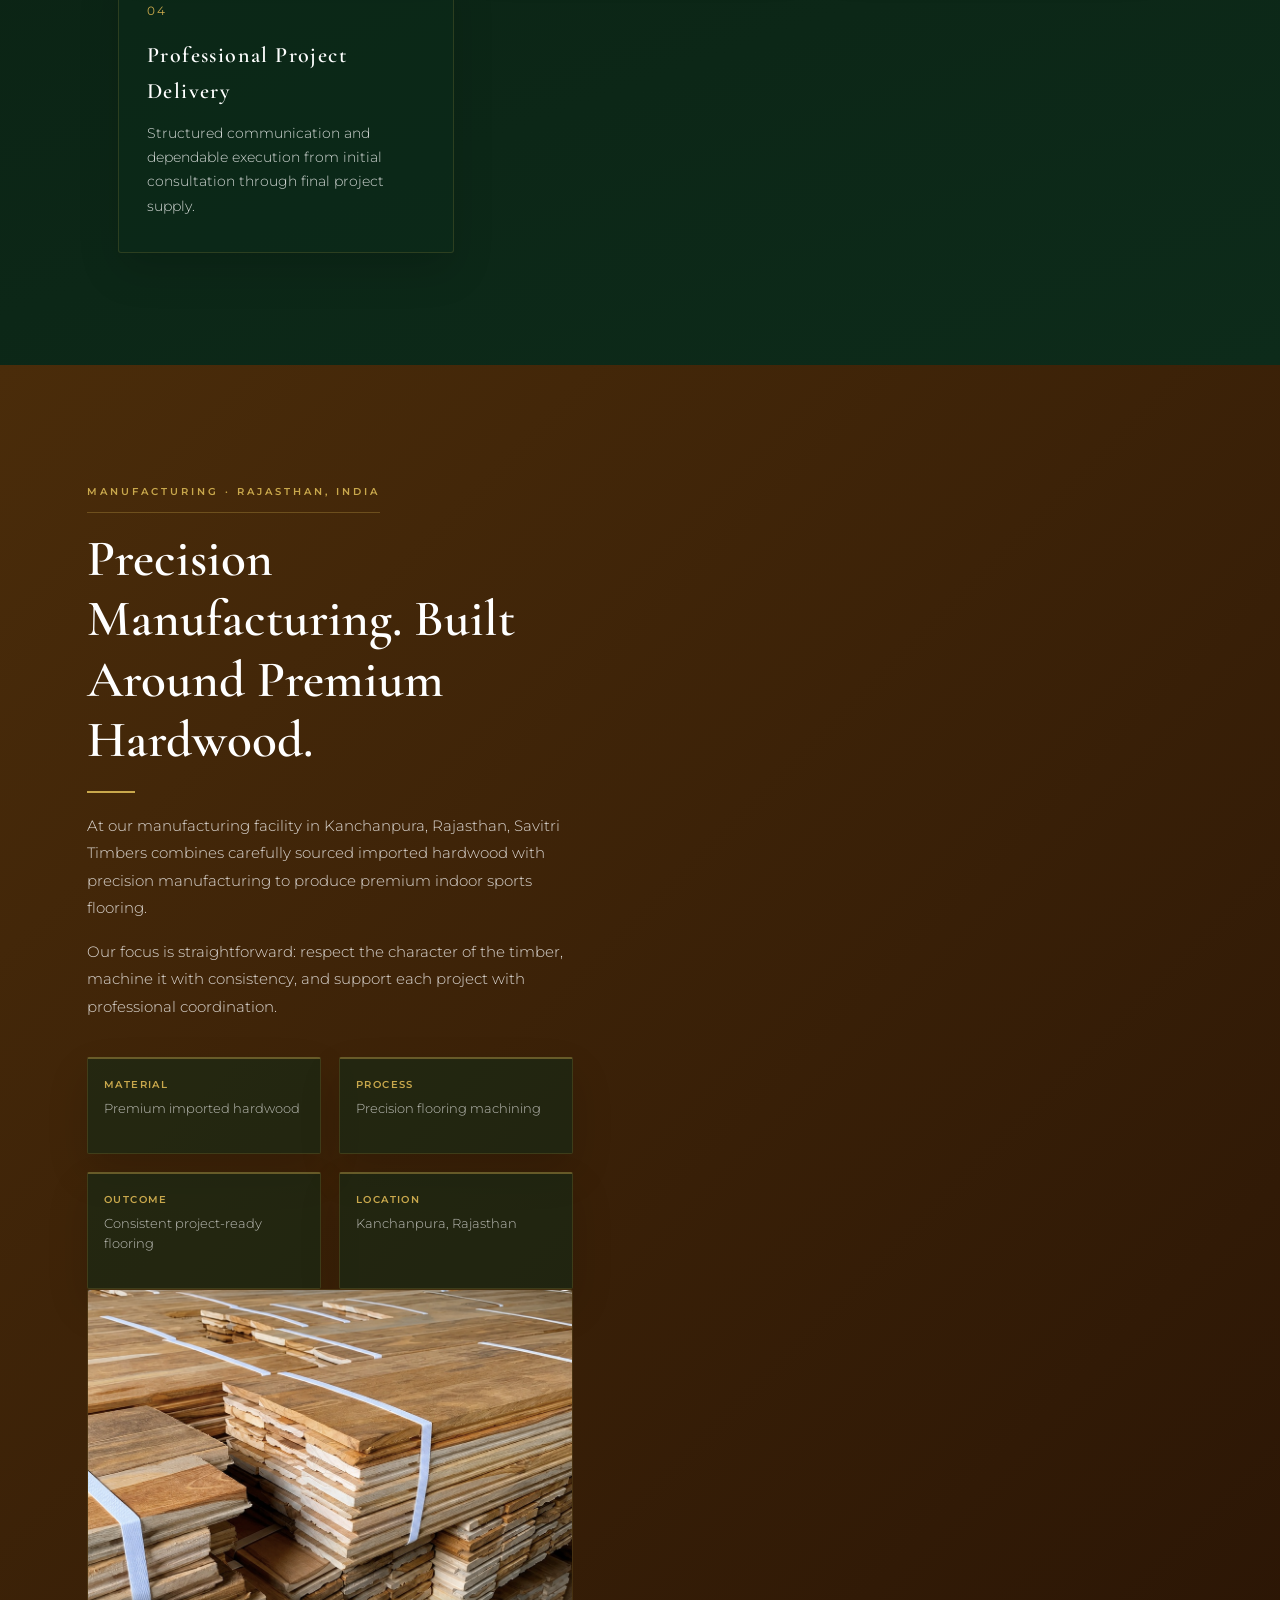
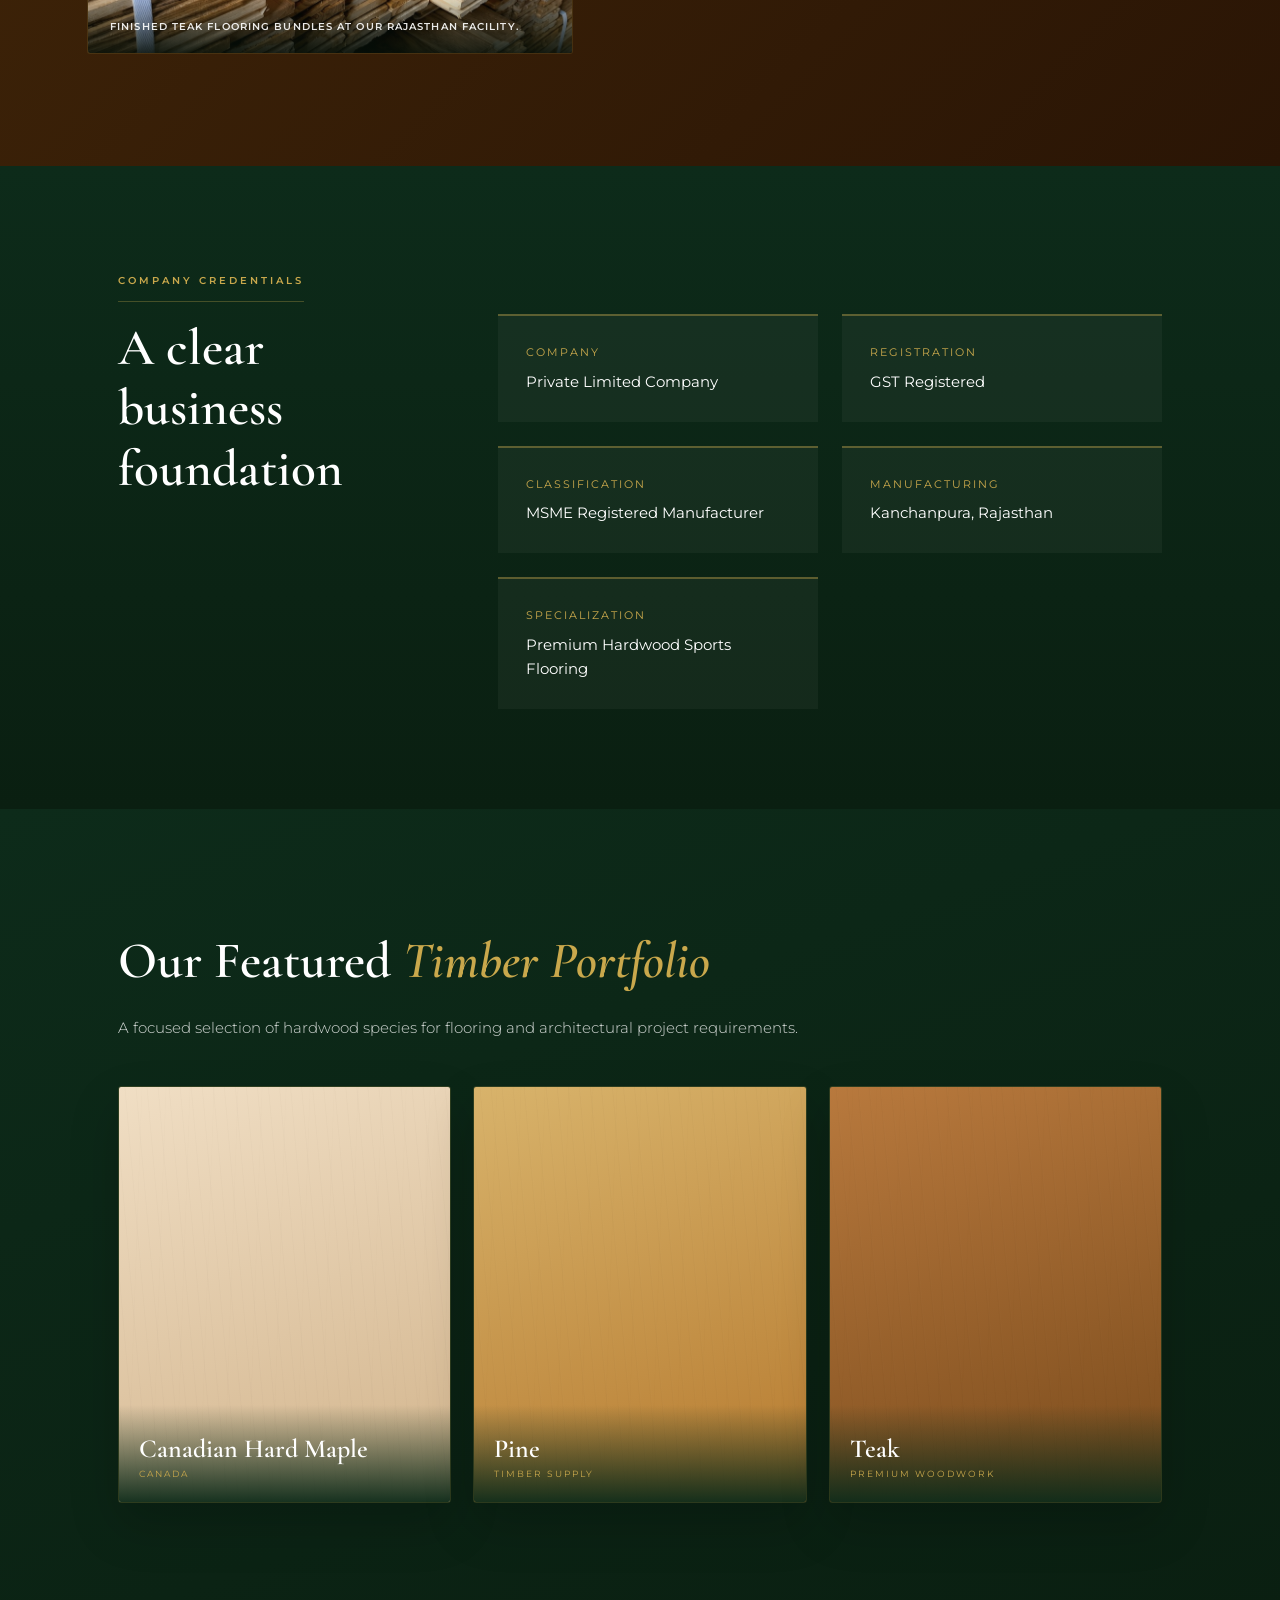
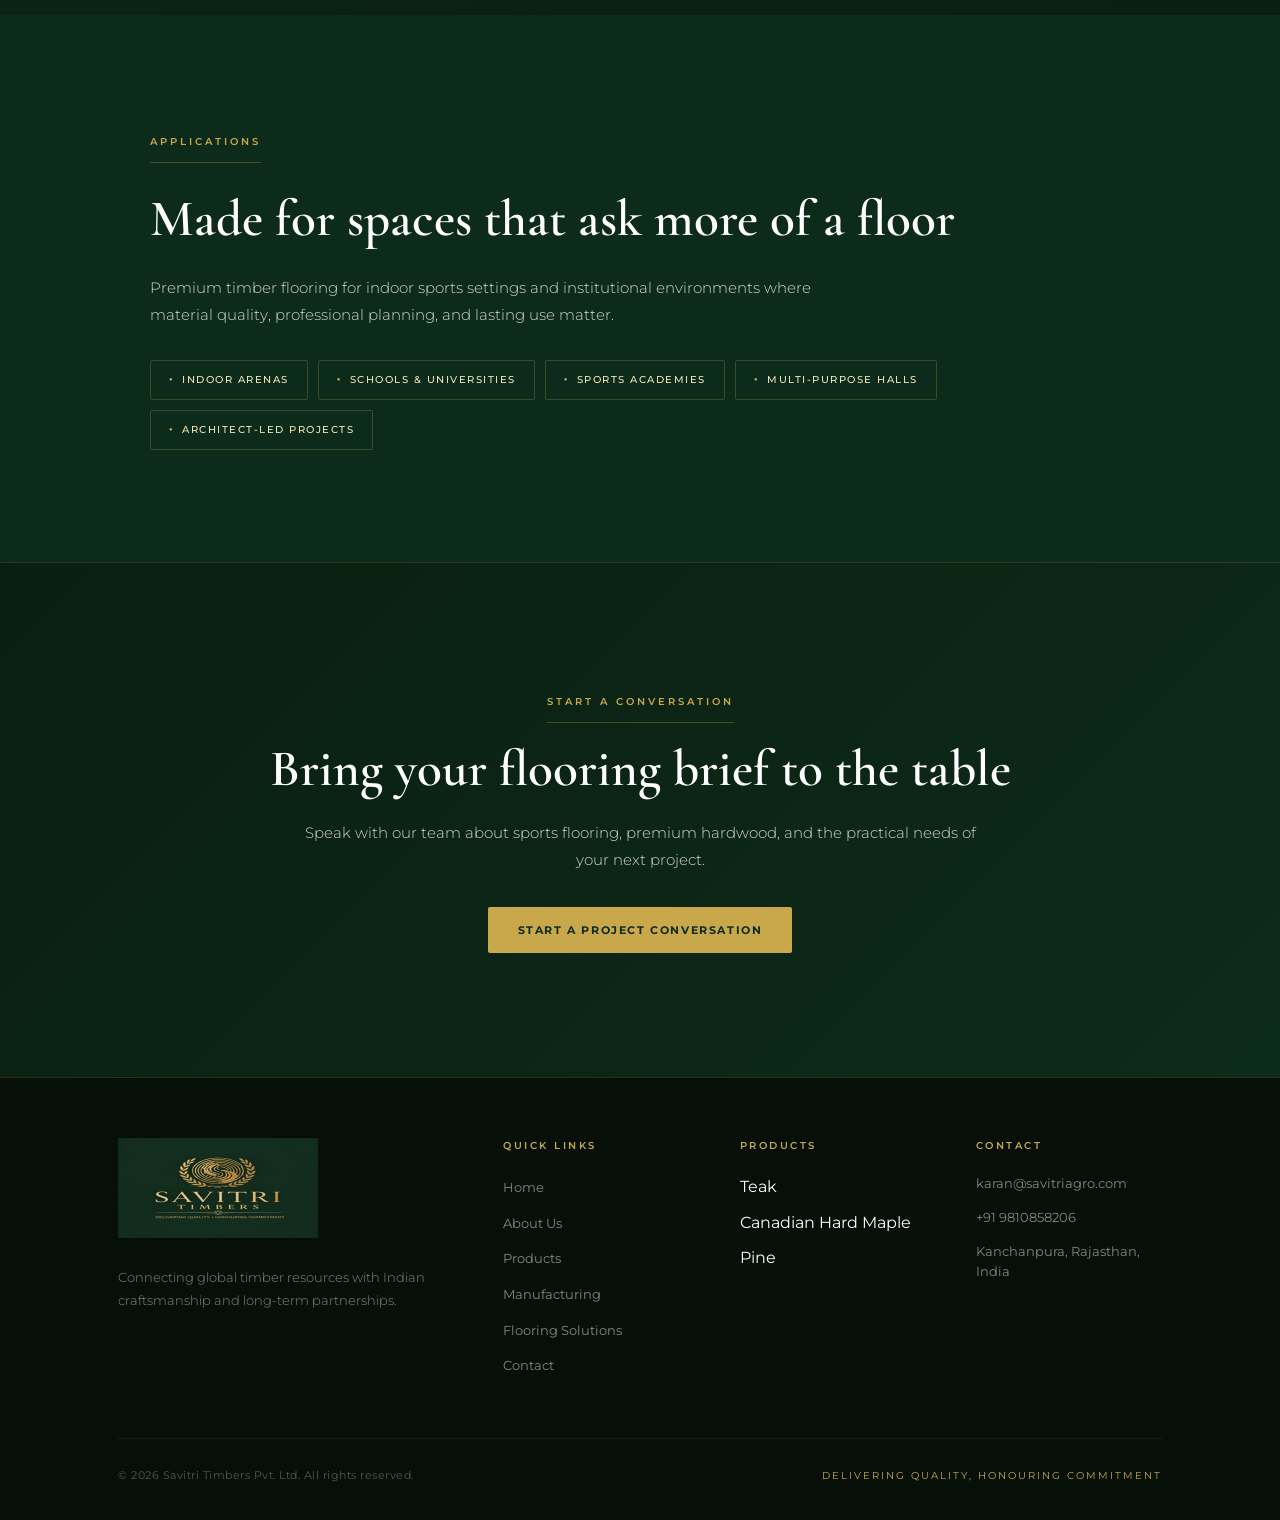
==== commit a209ba2a: "feat: implement Sprint 4.2-A Products page Rebuild products.html to the approved Sprint 4.2 Products" ====
--- a/index.html
+++ b/index.html
@@ -27,10 +27,7 @@
         <a href="about.html">About Us</a>
         <a href="products.html">Products</a>
         <a href="manufacturing.html">Manufacturing</a>
-       <!-- in next phase, we can add these pages and links
-       <a href="flooring.html">Flooring Solutions</a>
-        <a href="sourcing.html">Global Sourcing</a>
-    --> 
+        <a href="flooring.html">Flooring Solutions</a>
         <a href="contact.html">Contact</a>
     </nav>
 </div>
@@ -58,7 +55,7 @@
       and high-performance sports facilities.
     </p>
     <div class="hero-buttons">
-      <a href="products.html" class="btn">Explore Sports Flooring</a>
+      <a href="flooring.html" class="btn">Explore Sports Flooring</a>
       <a href="contact.html" class="btn-outline">Discuss a Project</a>
     </div>
     <ul class="hero-assurances" aria-label="Savitri Timbers value highlights">
@@ -316,6 +313,7 @@
 <li><a href="about.html">About Us</a></li>
 <li><a href="products.html">Products</a></li>
 <li><a href="manufacturing.html">Manufacturing</a></li>
+<li><a href="flooring.html">Flooring Solutions</a></li>
 <li><a href="contact.html">Contact</a></li>
                 </ul>
 
--- a/css/style.css
+++ b/css/style.css
@@ -942,12 +942,17 @@
     );
 }
 
-.white-oak .species-bg {
+.white-oak .species-bg,
+.oak .species-bg {
     background: linear-gradient(160deg, #d8c4a8, #b69474);
 }
 
 .european-oak .species-bg {
     background: linear-gradient(160deg, #c8ae8b, #9d7854);
+}
+
+.meranti .species-bg {
+    background: linear-gradient(160deg, #a86b45, #6e3f28);
 }
 
 .teak .species-bg {
@@ -2555,7 +2560,7 @@
 
 .mfg-gallery-grid {
     display: grid;
-    grid-template-columns: repeat(2, minmax(0, 1fr));
+    grid-template-columns: repeat(auto-fit, minmax(300px, 1fr));
     gap: 22px;
     margin-top: 48px;
 }
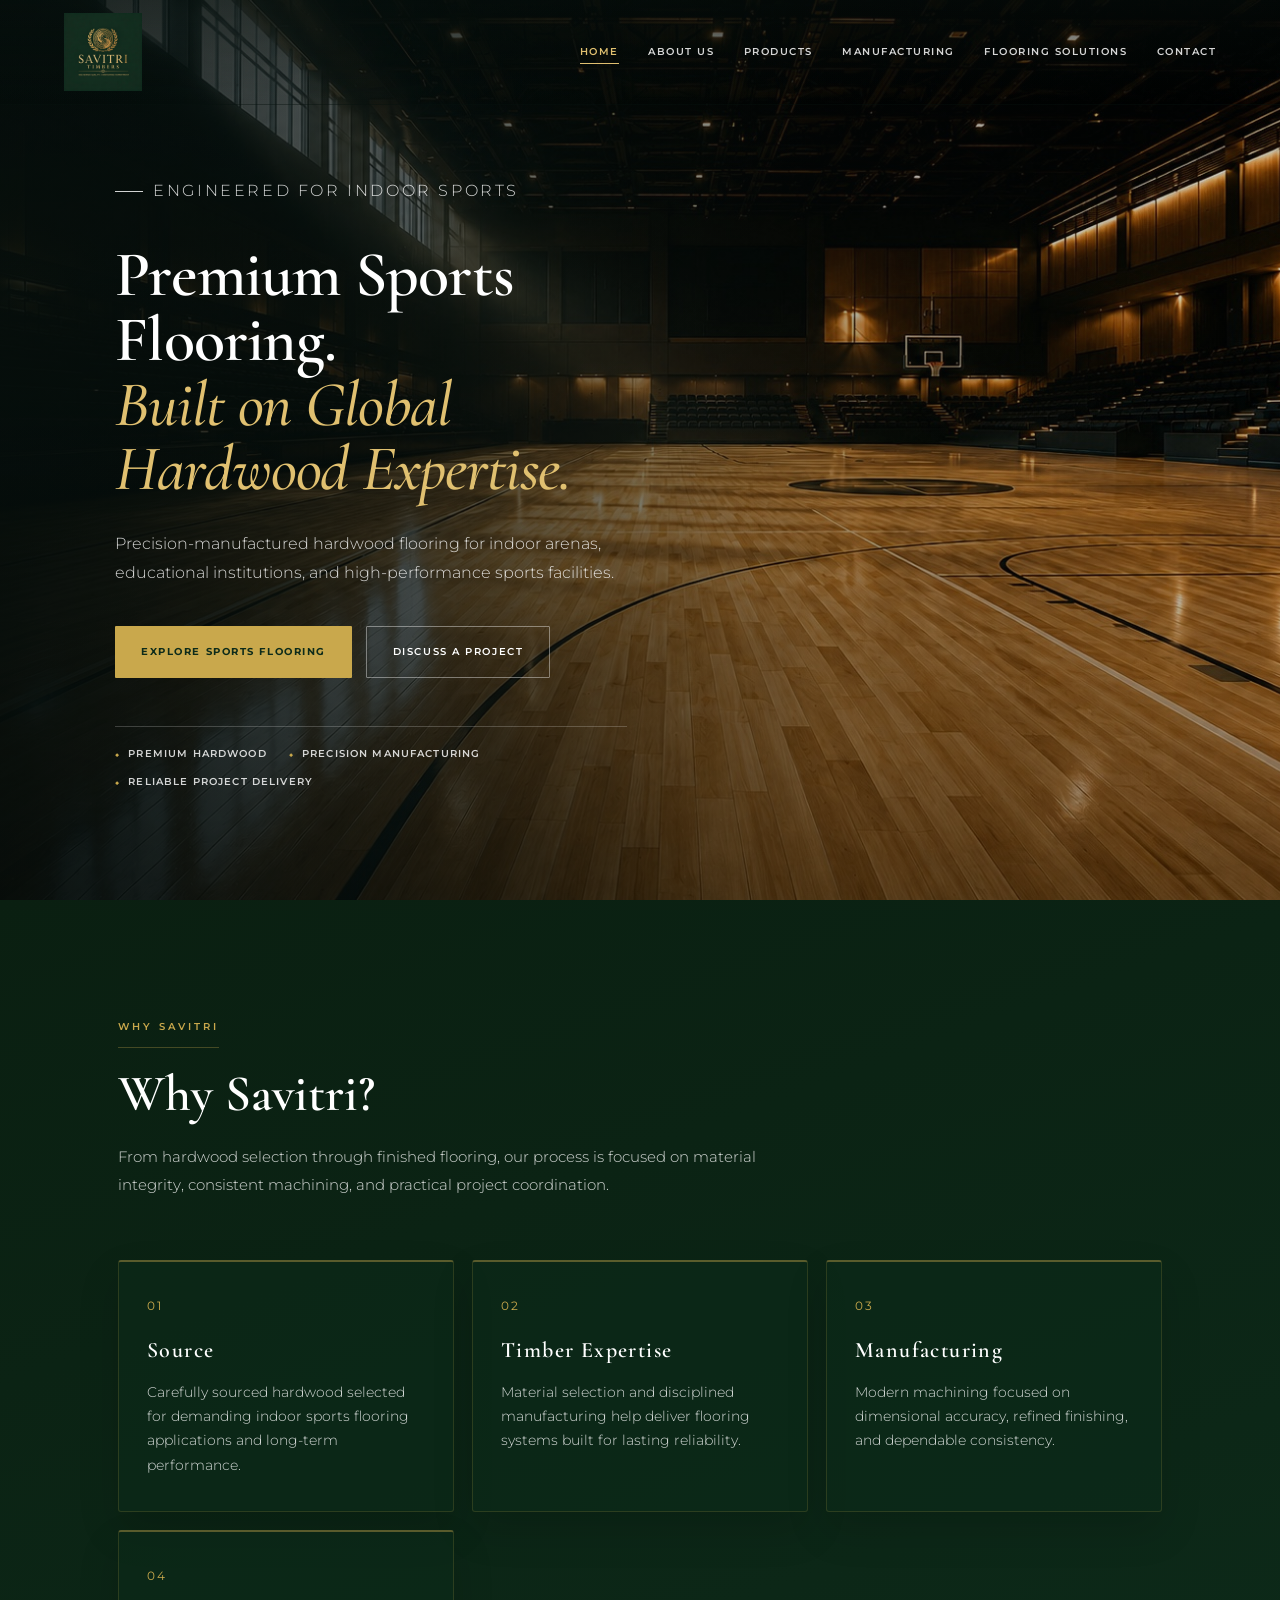
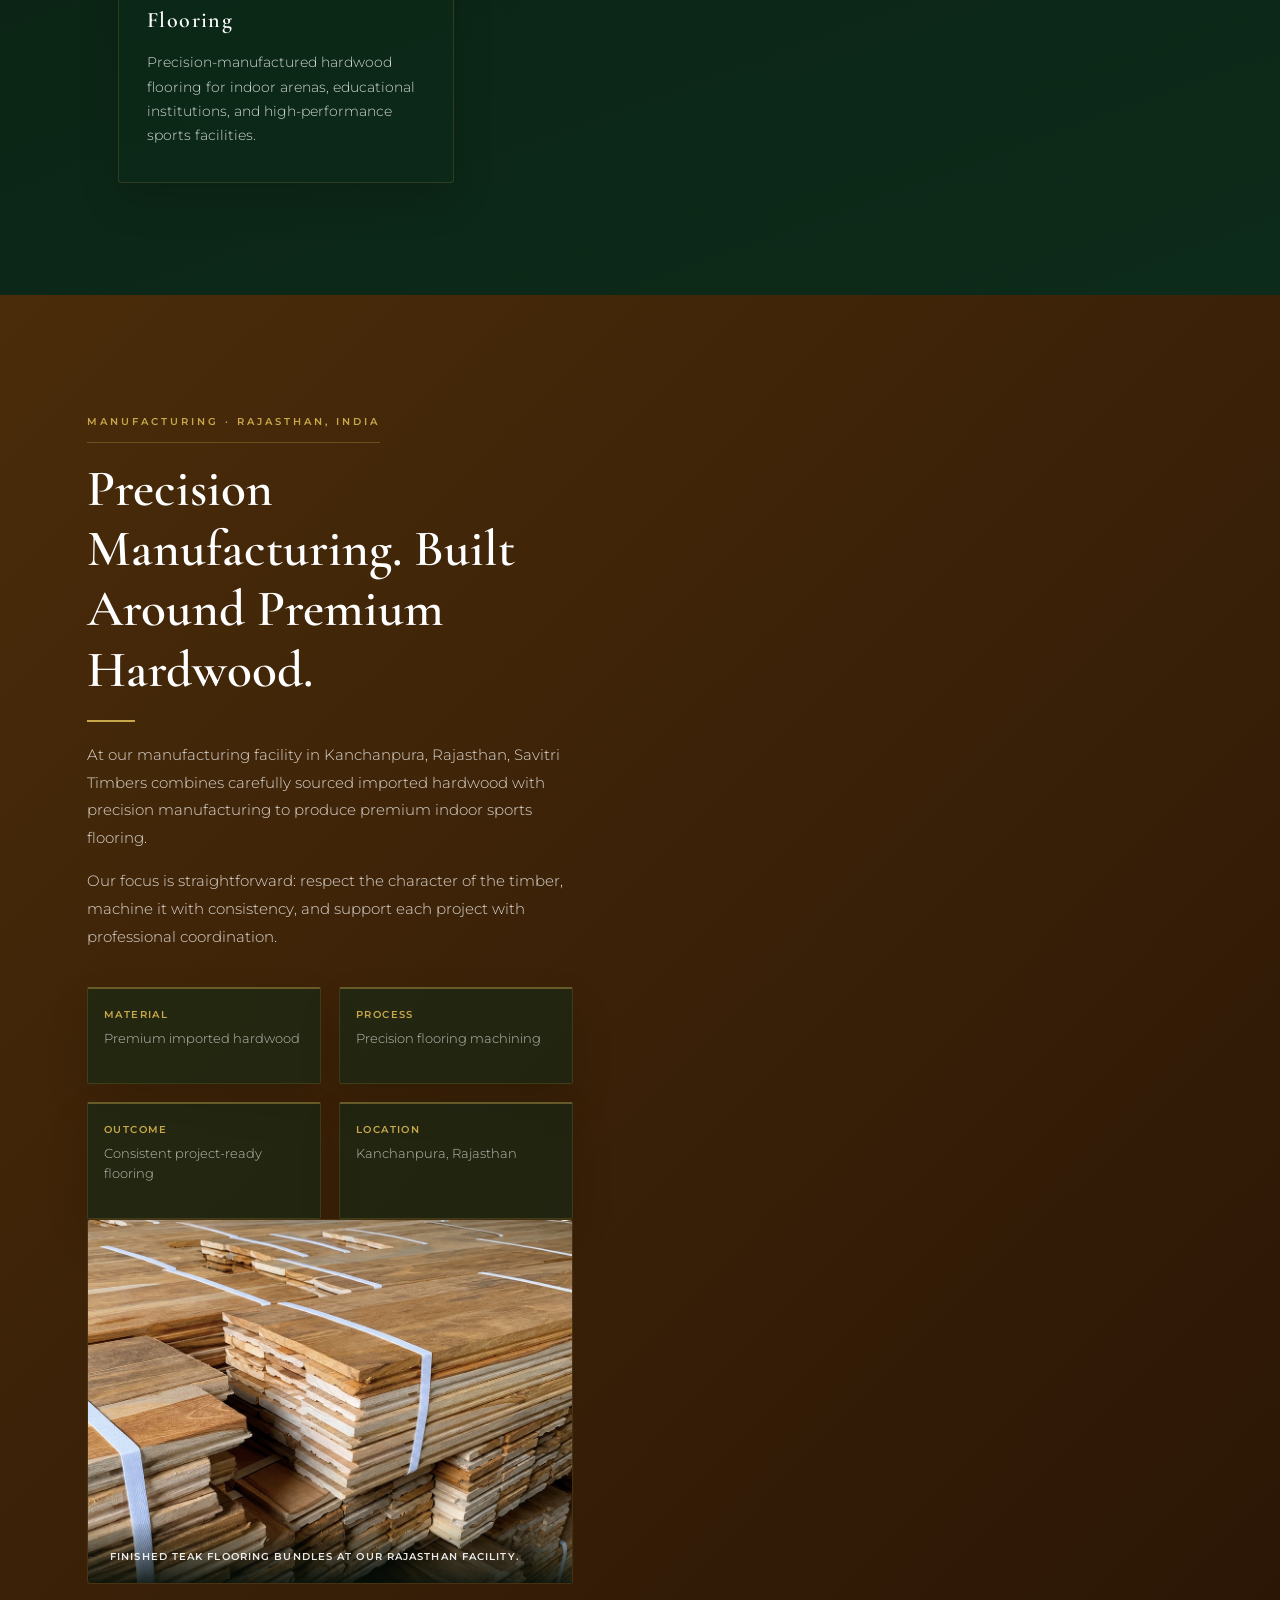
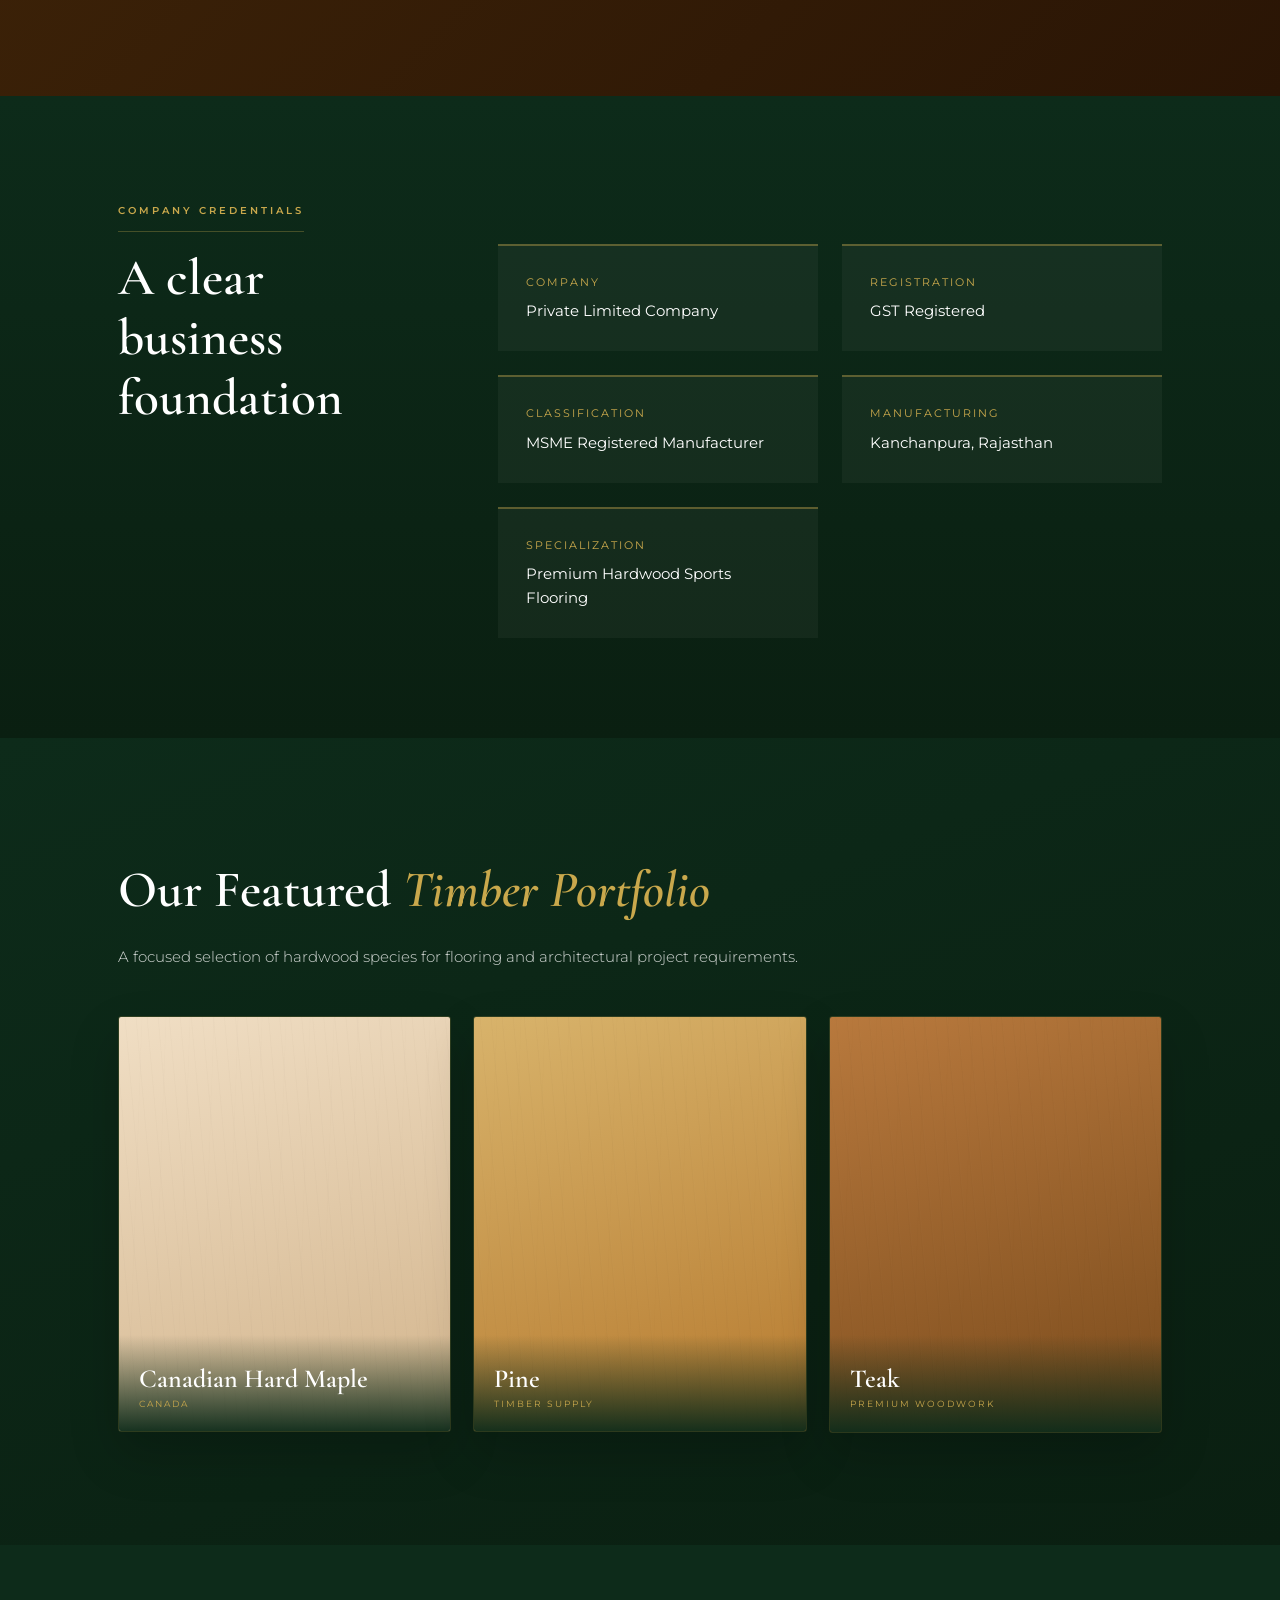
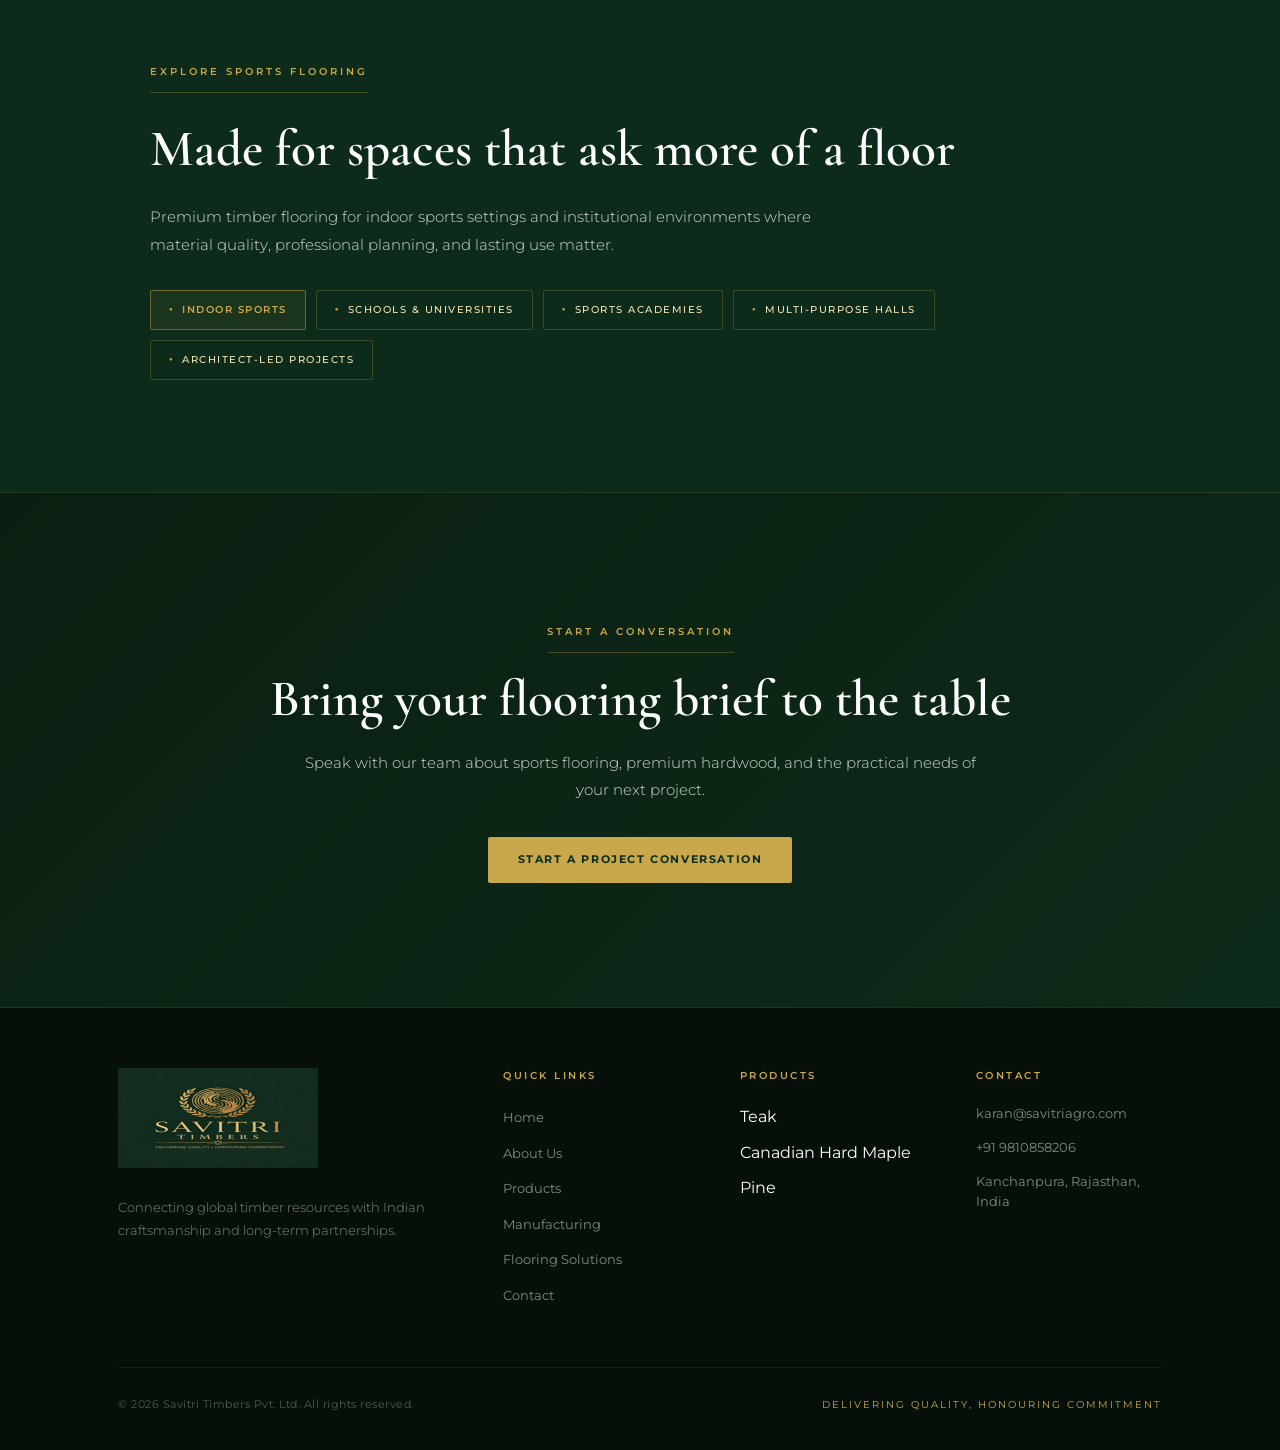
==== commit fee99921: "feat: recover Sprint 4.3 homepage and navigation Co-authored-by: Cursor <cursoragent@cursor.com>" ====
--- a/index.html
+++ b/index.html
@@ -27,7 +27,7 @@
         <a href="about.html">About Us</a>
         <a href="products.html">Products</a>
         <a href="manufacturing.html">Manufacturing</a>
-        <a href="flooring.html">Flooring Solutions</a>
+        <a href="flooring/sports-flooring/">Flooring Solutions</a>
         <a href="contact.html">Contact</a>
     </nav>
 </div>
@@ -55,7 +55,7 @@
       and high-performance sports facilities.
     </p>
     <div class="hero-buttons">
-      <a href="flooring.html" class="btn">Explore Sports Flooring</a>
+      <a href="flooring/sports-flooring/" class="btn">Explore Sports Flooring</a>
       <a href="contact.html" class="btn-outline">Discuss a Project</a>
     </div>
     <ul class="hero-assurances" aria-label="Savitri Timbers value highlights">
@@ -97,34 +97,34 @@
 -->
 <section class="why-us" aria-labelledby="why-title">
     <div class="container">
-        <span class="section-tag">Why trust Savitri Timbers</span>
-        <h2 id="why-title" class="section-title">A disciplined approach to every floor</h2>
+        <span class="section-tag">Why Savitri</span>
+        <h2 id="why-title" class="section-title">Why Savitri?</h2>
         <p class="section-sub">From hardwood selection through finished flooring, our process is focused on material integrity, consistent machining, and practical project coordination.</p>
 
         <div class="why-grid why-grid--four">
             <article class="why-card">
                 <span class="card-index">01</span>
-                <h3>Imported Premium Hardwood</h3>
+                <h3>Source</h3>
                 <p>
                     Carefully sourced hardwood selected for demanding indoor sports flooring applications and long-term performance.
                 </p>
             </article>
             <article class="why-card">
                 <span class="card-index">02</span>
-                <h3>Precision Manufacturing</h3>
+                <h3>Timber Expertise</h3>
+                <p>Material selection and disciplined manufacturing help deliver flooring systems built for lasting reliability.</p>
+            </article>
+            <article class="why-card">
+                <span class="card-index">03</span>
+                <h3>Manufacturing</h3>
                 <p>
                  Modern machining focused on dimensional accuracy, refined finishing, and dependable consistency.
                 </p>
             </article>
             <article class="why-card">
-                <span class="card-index">03</span>
-                <h3>Consistent quality</h3>
-                <p>Material selection and disciplined manufacturing help deliver flooring systems built for lasting reliability.</p>
-            </article>
-            <article class="why-card">
                 <span class="card-index">04</span>
-                <h3>Professional Project Delivery</h3>
-                <p>Structured communication and dependable execution from initial consultation through final project supply.</p>
+                <h3>Flooring</h3>
+                <p>Precision-manufactured hardwood flooring for indoor arenas, educational institutions, and high-performance sports facilities.</p>
             </article>
         </div>
     </div>
@@ -209,14 +209,14 @@
         </p>
 
     <div class="species-grid">
-        <div class="species-card maple">
+        <a class="species-card maple" href="flooring/maple/">
             <div class="species-bg"></div>
             <div class="wood-grain"></div>
             <div class="species-info">
                 <div class="species-name">Canadian Hard Maple</div>
                 <div class="species-origin">Canada</div>
             </div>
-        </div>
+        </a>
         <div class="species-card pine">
             <div class="species-bg"></div>
             <div class="wood-grain"></div>
@@ -225,14 +225,14 @@
                 <div class="species-origin">Timber Supply</div>
             </div>
         </div>
-        <div class="species-card teak">
+        <a class="species-card teak" href="flooring/teak/">
             <div class="species-bg"></div>
             <div class="wood-grain"></div>
             <div class="species-info">
                 <div class="species-name">Teak</div>
                 <div class="species-origin">Premium Woodwork</div>
             </div>
-        </div>
+        </a>
     </div>
     </div>
 </section>
@@ -240,7 +240,7 @@
 
 <div class="container">
 
-    <span class="section-tag">Applications</span>
+    <span class="section-tag">Explore Sports Flooring</span>
     <h2 id="applications-title">Made for spaces that ask more of a floor</h2>
 
     <p>
@@ -249,8 +249,8 @@
 
     <div class="country-grid">
 
-        <div>Indoor Arenas</div>
-        <div>Schools & Universities</div>
+        <a href="flooring/indoor-sports/">Indoor Sports</a>
+        <div>Schools &amp; Universities</div>
         <div>Sports Academies</div>
         <div>Multi-purpose Halls</div>
         <div>Architect-led Projects</div>
@@ -313,7 +313,7 @@
 <li><a href="about.html">About Us</a></li>
 <li><a href="products.html">Products</a></li>
 <li><a href="manufacturing.html">Manufacturing</a></li>
-<li><a href="flooring.html">Flooring Solutions</a></li>
+<li><a href="flooring/sports-flooring/">Flooring Solutions</a></li>
 <li><a href="contact.html">Contact</a></li>
                 </ul>
 
--- a/css/style.css
+++ b/css/style.css
@@ -2628,3 +2628,84 @@
     header nav a,
     .home-page header nav a { font-size: 7.5px; letter-spacing: .25px; }
 }
+
+/* Sprint 4.3 Stage 2 — homepage discovery links */
+.home-page a.species-card {
+    display: block;
+    color: inherit;
+    text-decoration: none;
+}
+
+.home-page a.species-card:hover,
+.home-page a.species-card:focus-visible {
+    transform: translateY(-8px);
+    box-shadow: 0 20px 40px rgba(0, 0, 0, 0.35);
+}
+
+.home-page a.species-card:focus-visible {
+    outline: 3px solid var(--gold-light);
+    outline-offset: 4px;
+}
+
+.home-page .species-card.pine {
+    cursor: default;
+}
+
+.home-page .country-grid a {
+    display: flex;
+    align-items: center;
+    gap: 8px;
+    padding: 8px 18px;
+    border: 1px solid rgba(201, 168, 76, 0.45);
+    border-radius: 2px;
+    font-size: 10px;
+    letter-spacing: 1.5px;
+    color: var(--gold);
+    text-transform: uppercase;
+    font-weight: 600;
+    text-decoration: none;
+    background: rgba(201, 168, 76, 0.08);
+}
+
+.home-page .country-grid a::before {
+    content: '●';
+    font-size: 6px;
+    color: var(--gold);
+}
+
+.home-page .country-grid a:hover,
+.home-page .country-grid a:focus-visible {
+    background: rgba(201, 168, 76, 0.16);
+    border-color: var(--gold);
+}
+
+.home-page .country-grid a:focus-visible {
+    outline: 3px solid var(--gold-light);
+    outline-offset: 4px;
+}
+
+@media (max-width: 768px) {
+    .home-page .species-grid,
+    .home-page .country-grid,
+    .home-page .why-grid {
+        min-width: 0;
+    }
+
+    .home-page a.species-card,
+    .home-page .species-card {
+        min-width: 0;
+    }
+
+    .home-page header,
+    .home-page header .container {
+        max-width: 100%;
+        width: 100%;
+        min-width: 0;
+    }
+
+    .home-page header nav {
+        flex-wrap: wrap;
+        justify-content: flex-end;
+        max-width: 100%;
+    }
+}
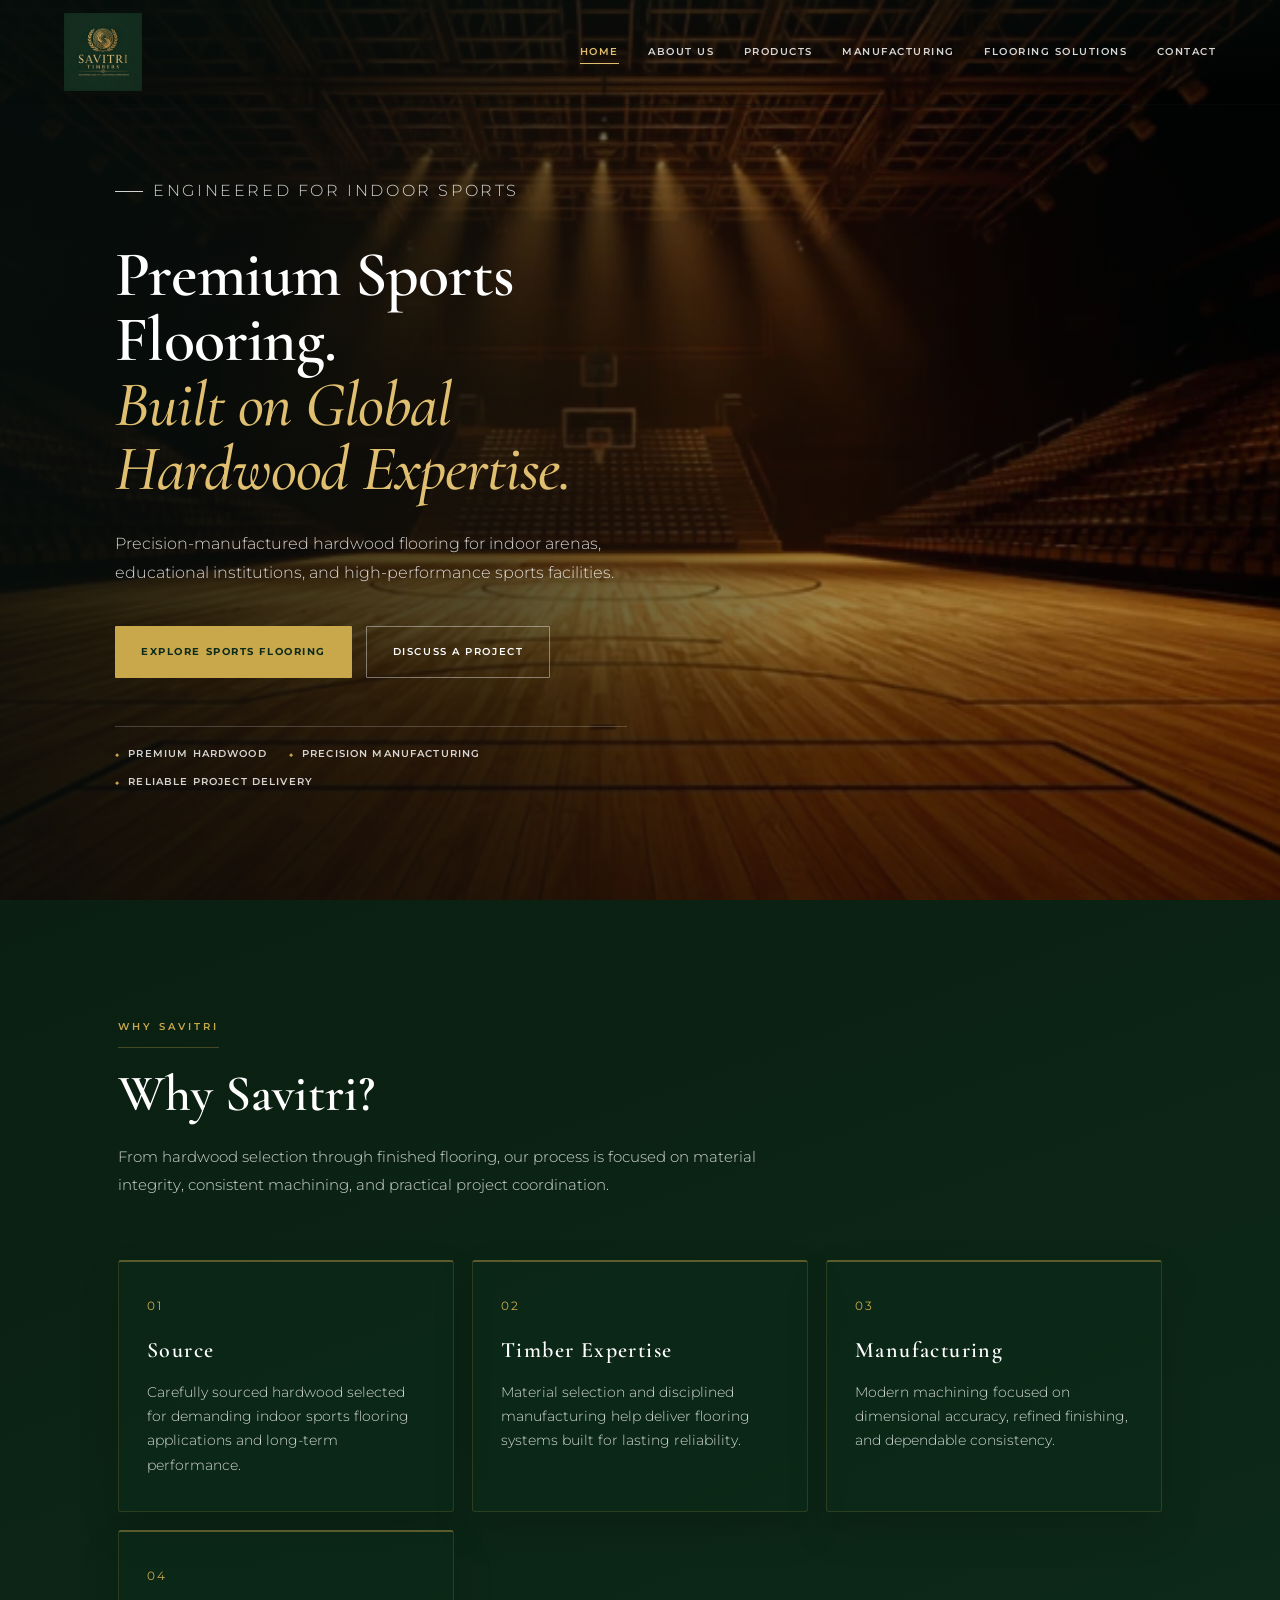
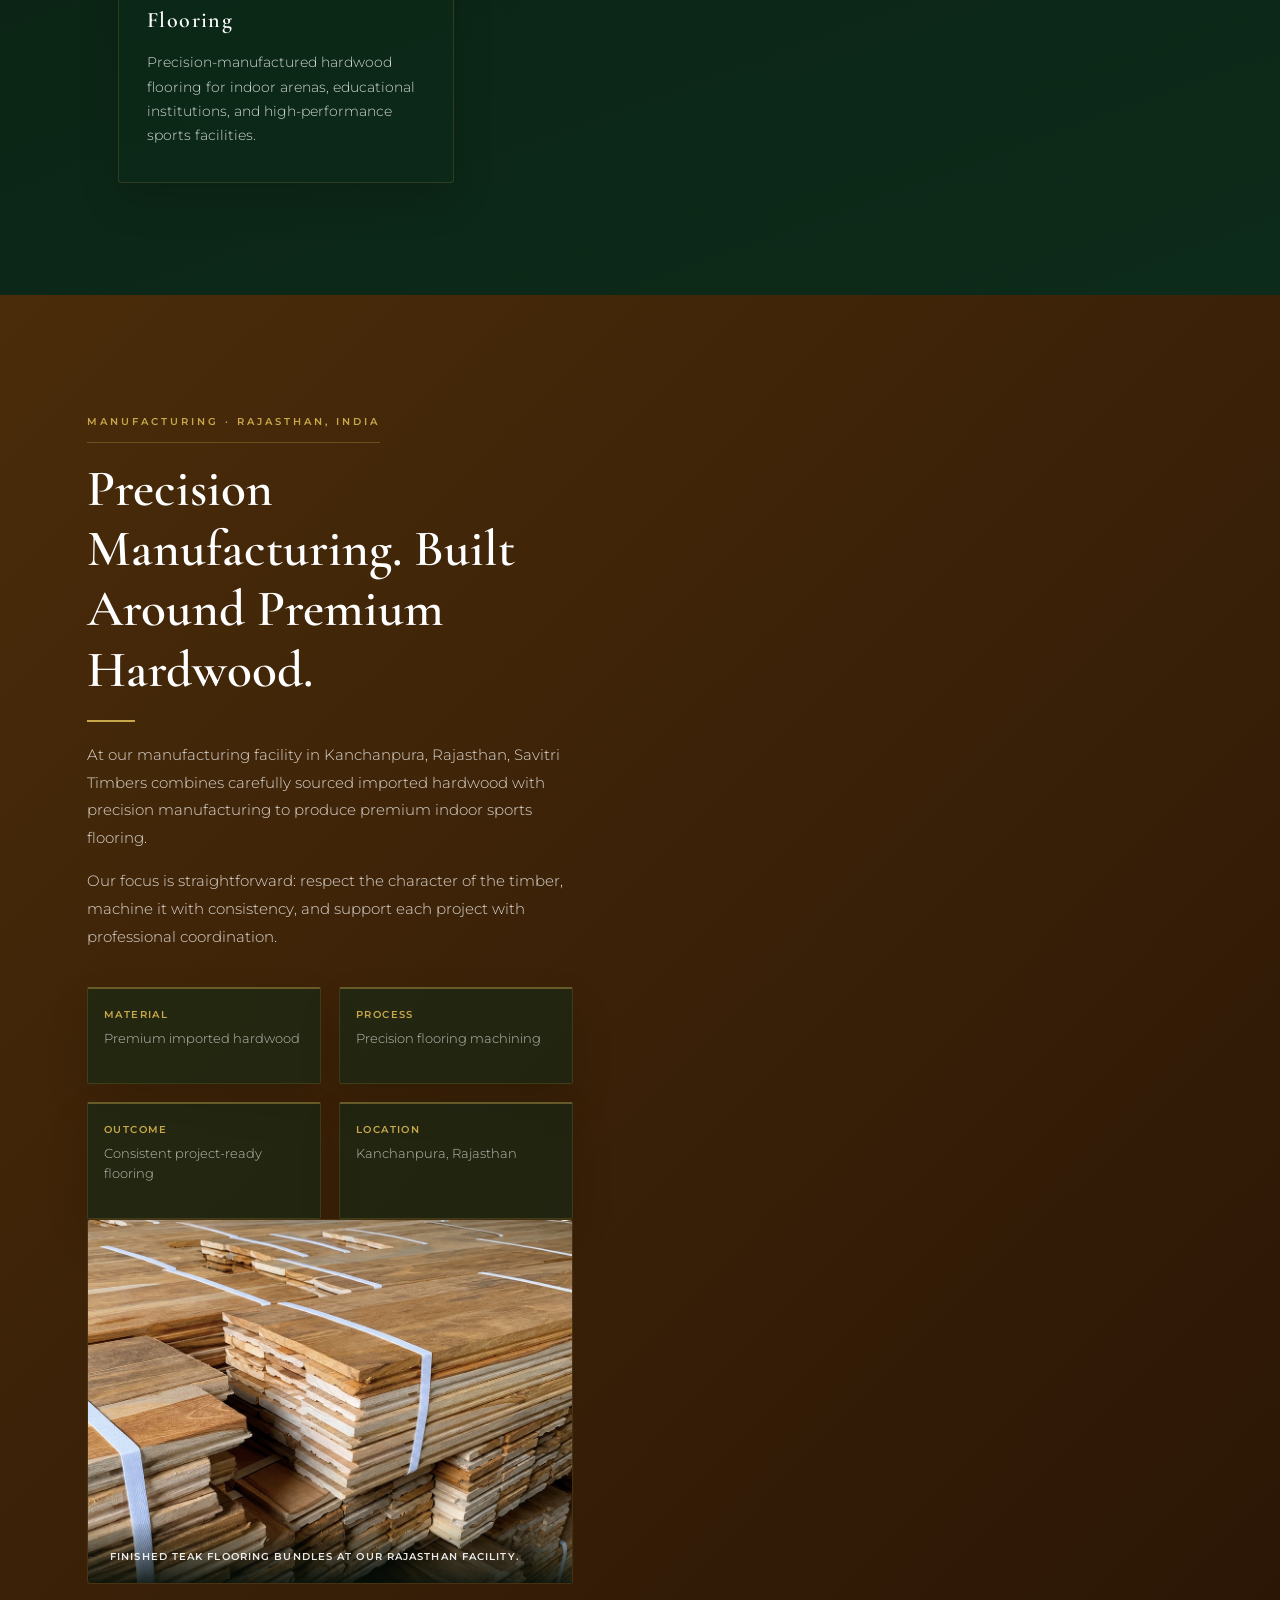
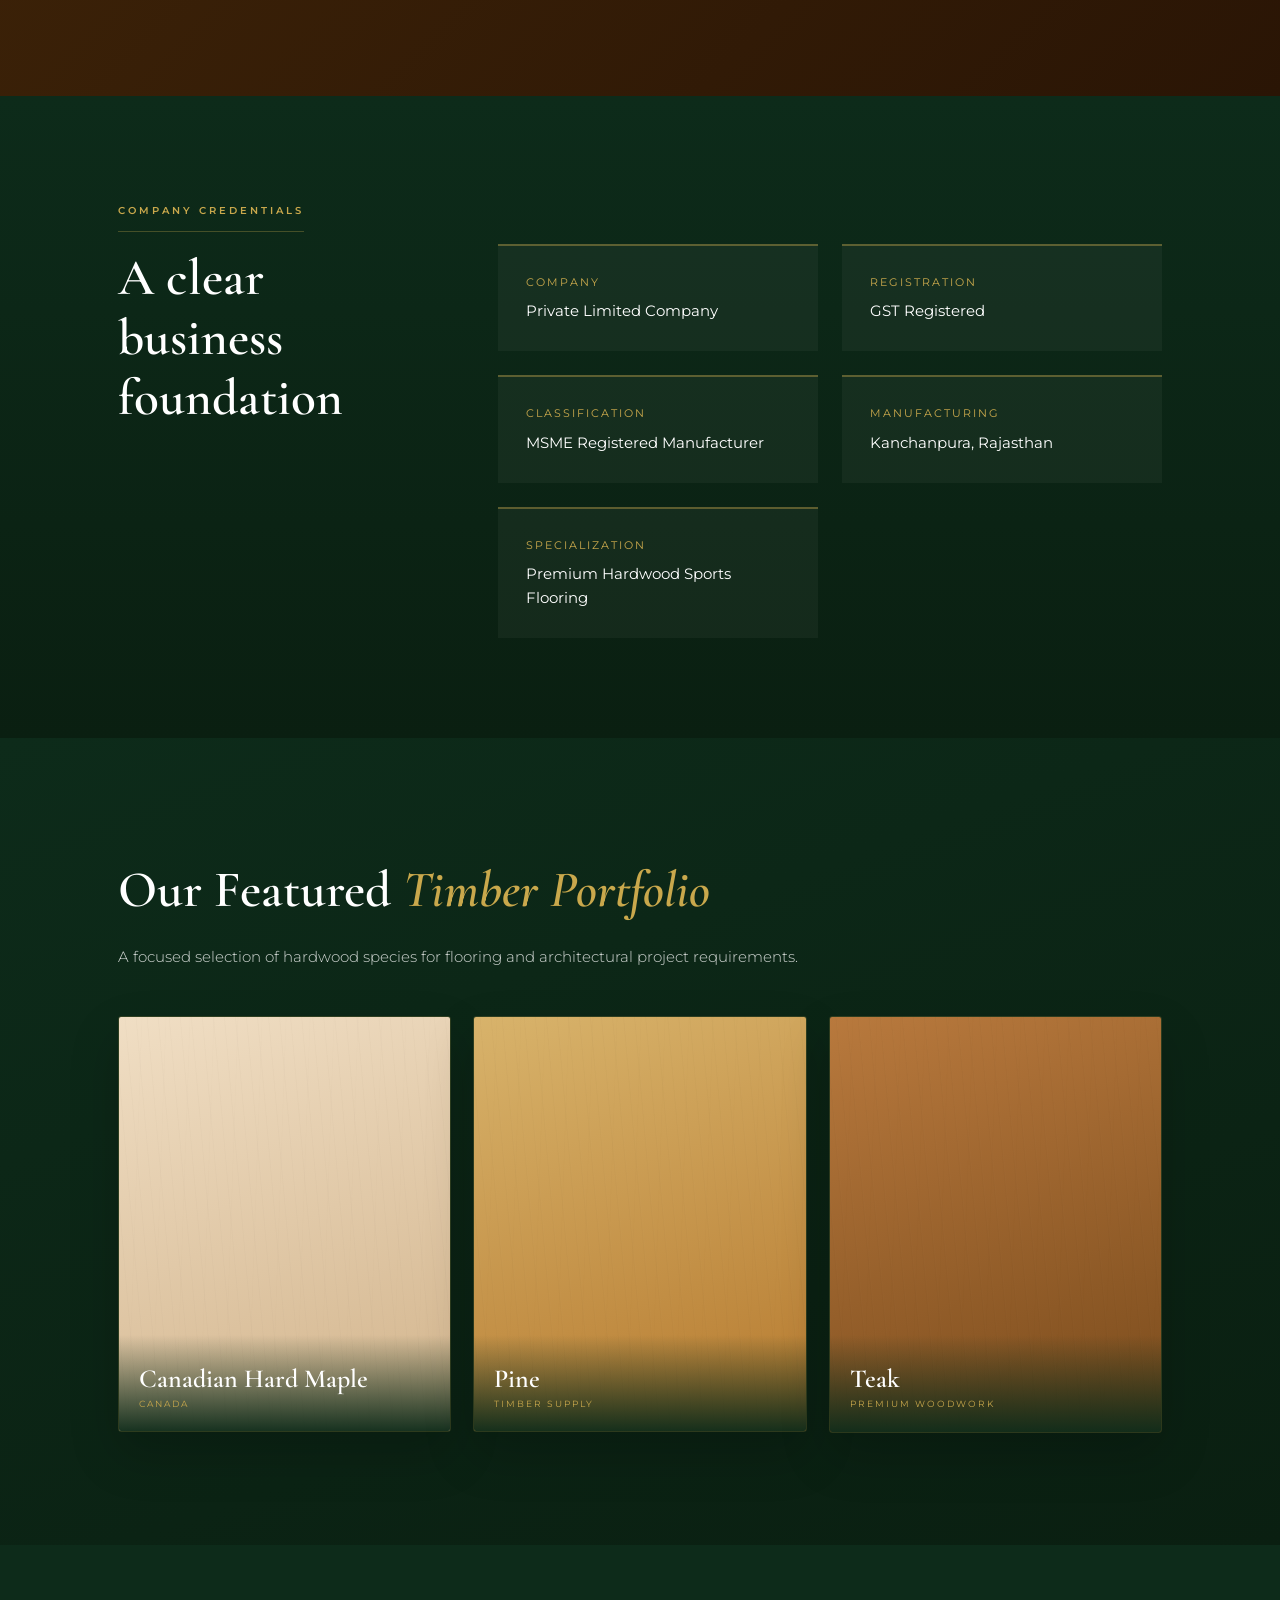
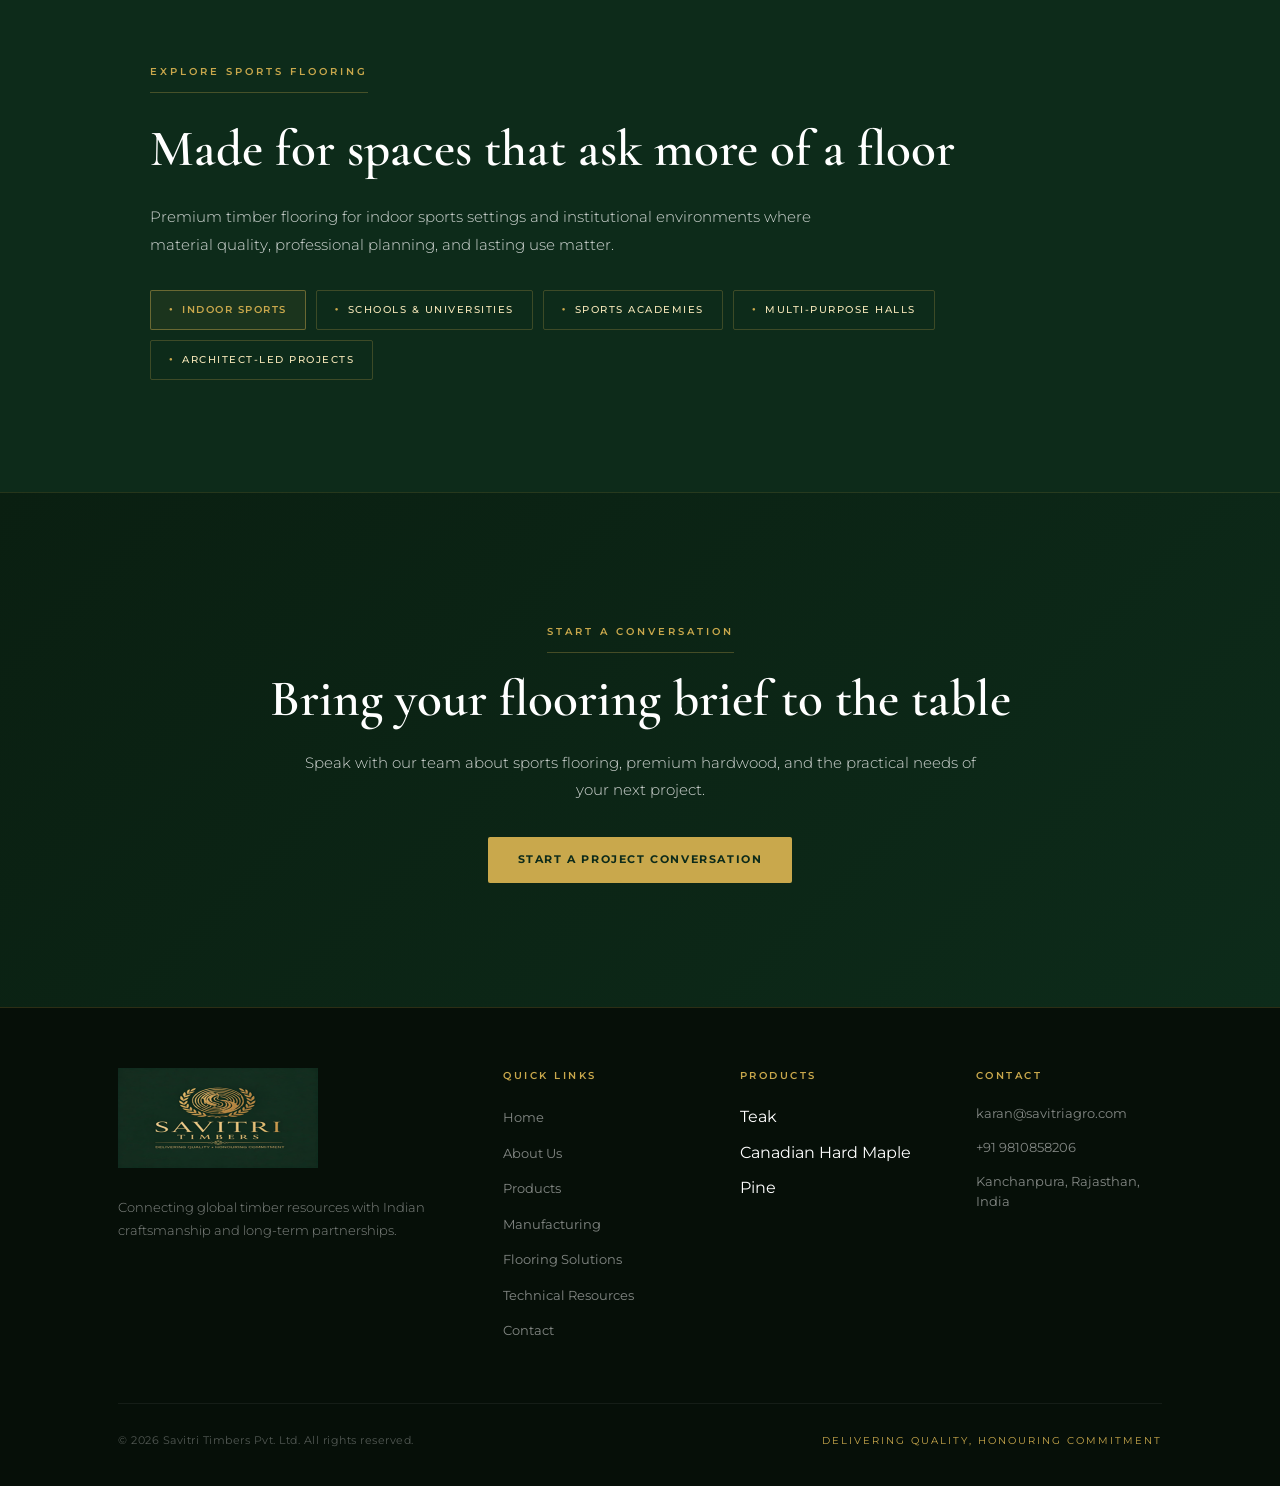
==== commit f7288917: "feat: implement Sprint 4.3 conversion and performance foundation Co-authored-by: Cursor <cursoragent" ====
--- a/index.html
+++ b/index.html
@@ -13,6 +13,8 @@
     <link rel="preconnect" href="https://fonts.gstatic.com" crossorigin>
     <link rel="stylesheet" href="https://fonts.googleapis.com/css2?family=Cormorant+Garamond:ital,wght@0,300;0,400;0,500;0,600;0,700;1,400;1,600&amp;family=Montserrat:wght@300;400;500;600;700;800&amp;display=swap">
     <link rel="stylesheet" href="css/style.css">
+    <link rel="preload" as="image" href="assets/images/hero/arena-main.webp" type="image/webp" media="(min-width: 769px)">
+    <link rel="preload" as="image" href="assets/images/hero/arena-mobile-master.webp" type="image/webp" media="(max-width: 768px)">
 </head>
 <body class="home-page">
 
@@ -56,7 +58,7 @@
     </p>
     <div class="hero-buttons">
       <a href="flooring/sports-flooring/" class="btn">Explore Sports Flooring</a>
-      <a href="contact.html" class="btn-outline">Discuss a Project</a>
+      <a href="contact.html?source=home-hero" class="btn-outline">Discuss a Project</a>
     </div>
     <ul class="hero-assurances" aria-label="Savitri Timbers value highlights">
       <li>Premium Hardwood</li>
@@ -148,10 +150,7 @@
         </div>
 
         <figure class="mfg-visual mfg-photo">
-            <picture>
-                <source srcset="assets/images/manufacturing/teak-flooring-bundles-shri-madhopur.jpg" type="image/jpeg">
-                <img src="assets/images/manufacturing/teak-flooring-bundles-shri-madhopur.png" width="1064" height="749" loading="lazy" decoding="async" alt="Finished teak flooring bundles at Savitri Timbers' Rajasthan facility">
-            </picture>
+            <img src="assets/images/manufacturing/teak-flooring-bundles-shri-madhopur.jpg" width="1064" height="749" loading="lazy" decoding="async" alt="Finished teak flooring bundles at Savitri Timbers' Rajasthan facility">
             <figcaption>Finished teak flooring bundles at our Rajasthan facility.</figcaption>
         </figure>
     </div>
@@ -275,7 +274,7 @@
             Speak with our team about sports flooring, premium hardwood, and the practical needs of your next project.
         </p>
 
-        <a href="contact.html" class="btn">
+        <a href="contact.html?source=home-cta" class="btn">
             Start a Project Conversation
         </a>
     </div>
@@ -310,11 +309,12 @@
 
                 <ul>
                     <li><a href="index.html">Home</a></li>
-<li><a href="about.html">About Us</a></li>
-<li><a href="products.html">Products</a></li>
-<li><a href="manufacturing.html">Manufacturing</a></li>
-<li><a href="flooring/sports-flooring/">Flooring Solutions</a></li>
-<li><a href="contact.html">Contact</a></li>
+                    <li><a href="about.html">About Us</a></li>
+                    <li><a href="products.html">Products</a></li>
+                    <li><a href="manufacturing.html">Manufacturing</a></li>
+                    <li><a href="flooring/sports-flooring/">Flooring Solutions</a></li>
+                    <li><a href="technical-resources.html">Technical Resources</a></li>
+                    <li><a href="contact.html">Contact</a></li>
                 </ul>
 
             </div>
--- a/css/style.css
+++ b/css/style.css
@@ -114,7 +114,10 @@
             rgba(7,17,14,.28) 65%,
             rgba(7,17,14,.10) 100%
         ),
-        url("../assets/images/hero/arena-clean-v1.jpg");
+        image-set(
+            url("../assets/images/hero/arena-main.webp") type("image/webp"),
+            url("../assets/images/hero/arena-clean-v1.jpg") type("image/jpeg")
+        );
 
     background-size: cover;
     background-position: center center;
@@ -2261,6 +2264,15 @@
 
     .home-page .hero-bg {
         background-position: 57% center;
+        background-image:
+            linear-gradient(
+                90deg,
+                rgba(7,17,14,.82) 0%,
+                rgba(7,17,14,.62) 38%,
+                rgba(7,17,14,.28) 65%,
+                rgba(7,17,14,.10) 100%
+            ),
+            url("../assets/images/hero/arena-mobile-master.webp");
     }
 }
 
@@ -2709,3 +2721,52 @@
         max-width: 100%;
     }
 }
+
+/* Sprint 4.3 Stage 4 — enquiry form */
+.enquiry-grid {
+    margin-bottom: 20px;
+}
+
+.enquiry-message,
+.enquiry-actions {
+    margin-top: 20px;
+}
+
+.enquiry-input {
+    width: 100%;
+    padding: 12px;
+    border: 1px solid rgba(201, 168, 76, 0.25);
+    background: rgba(255, 255, 255, 0.08);
+    color: var(--white);
+    font-family: inherit;
+    font-size: 14px;
+}
+
+.enquiry-input option {
+    color: #0d2b1a;
+}
+
+.enquiry-status {
+    margin: 0 0 20px;
+    padding: 14px 16px;
+    font-size: 14px;
+    line-height: 1.6;
+}
+
+.enquiry-status[data-state="success"] {
+    border: 1px solid rgba(201, 168, 76, 0.45);
+    background: rgba(201, 168, 76, 0.12);
+    color: var(--gold-pale);
+}
+
+.enquiry-status[data-state="error"] {
+    border: 1px solid rgba(220, 80, 80, 0.45);
+    background: rgba(220, 80, 80, 0.12);
+    color: #ffd6d6;
+}
+
+@media (max-width: 768px) {
+    .enquiry-actions .btn {
+        width: 100%;
+    }
+}
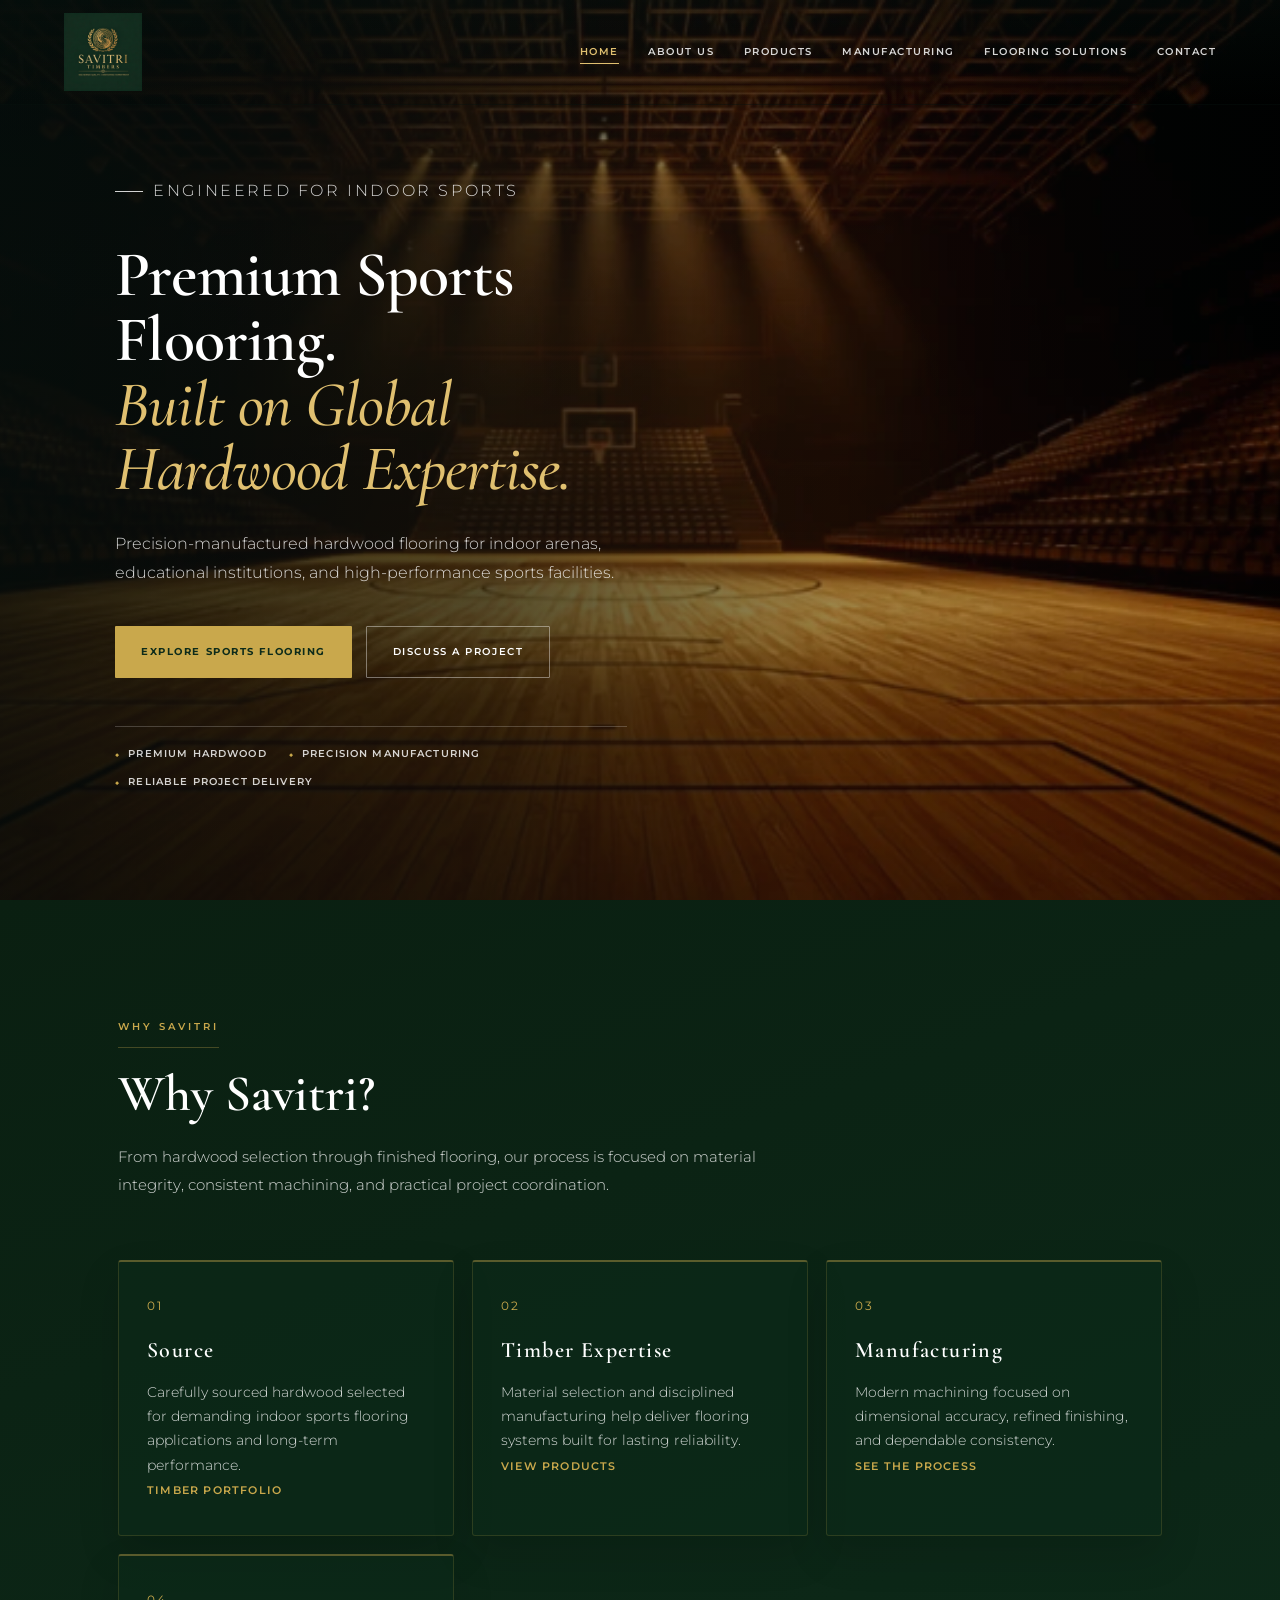
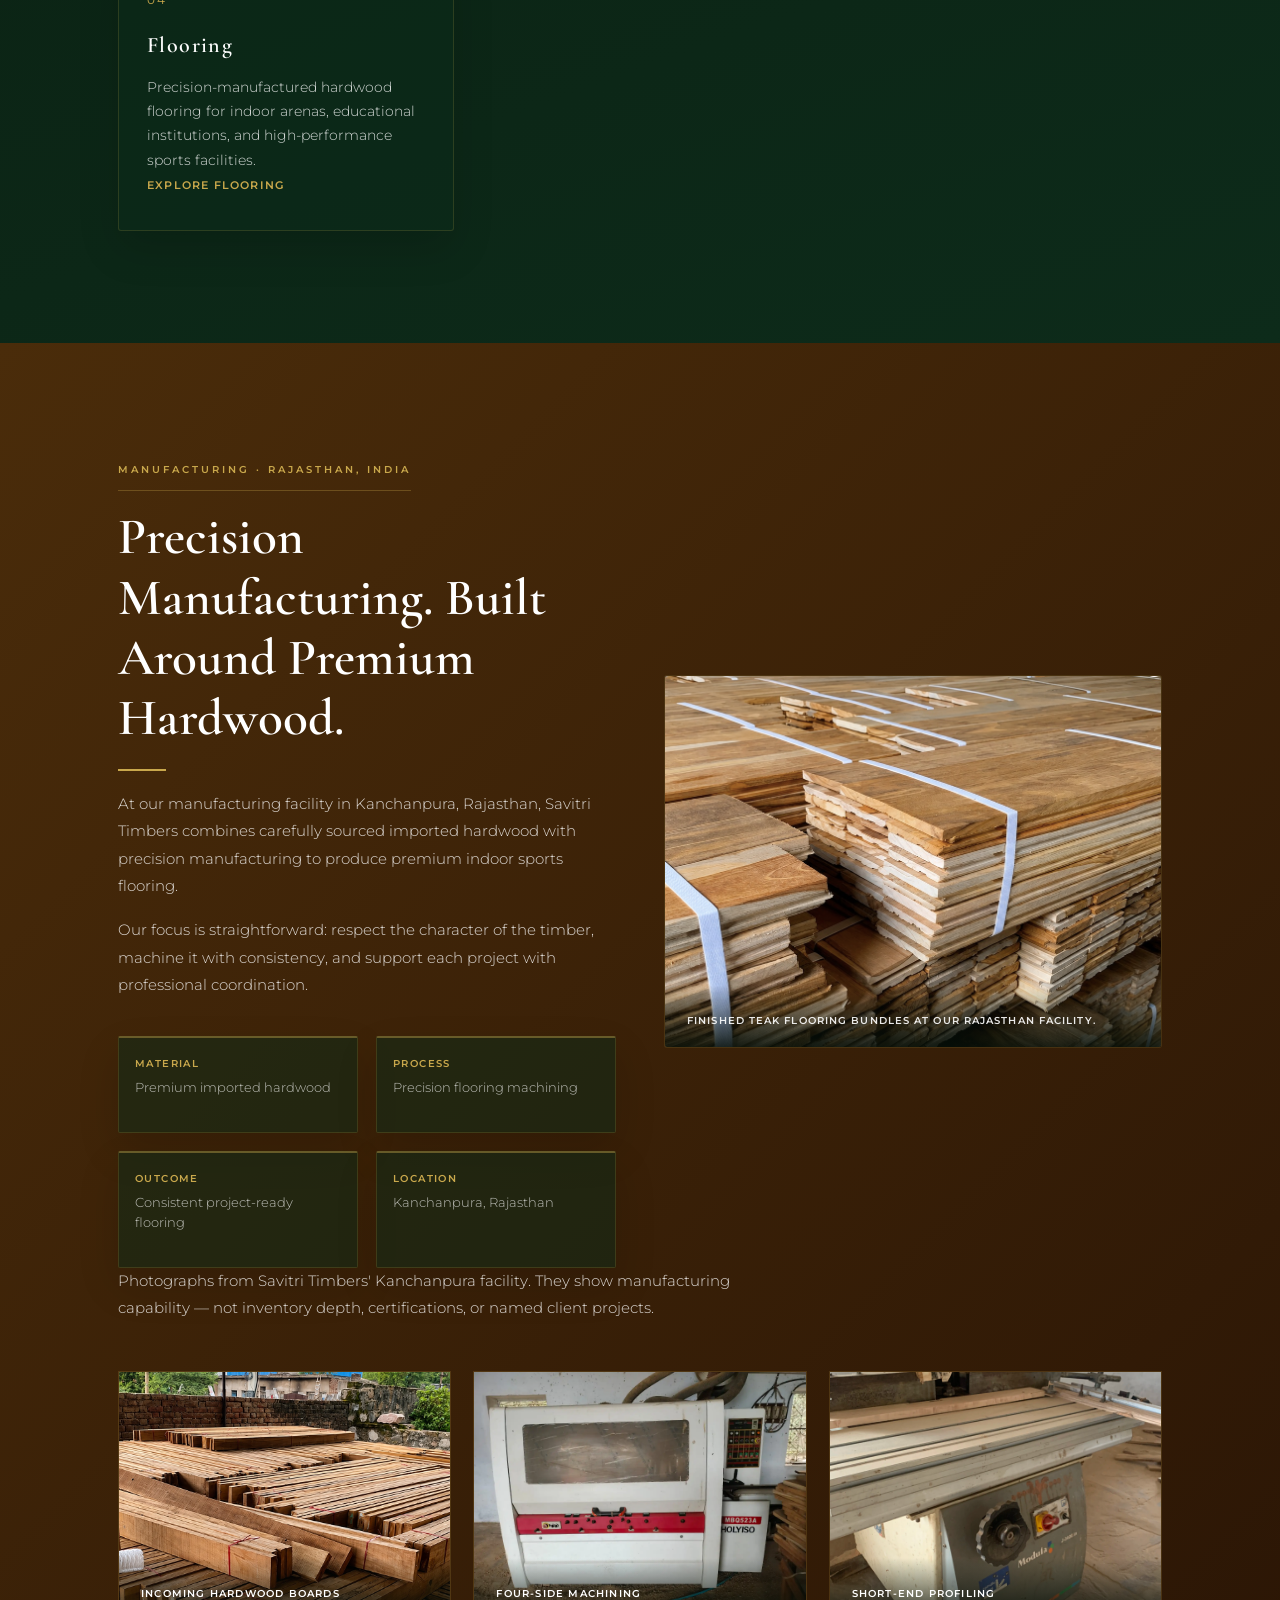
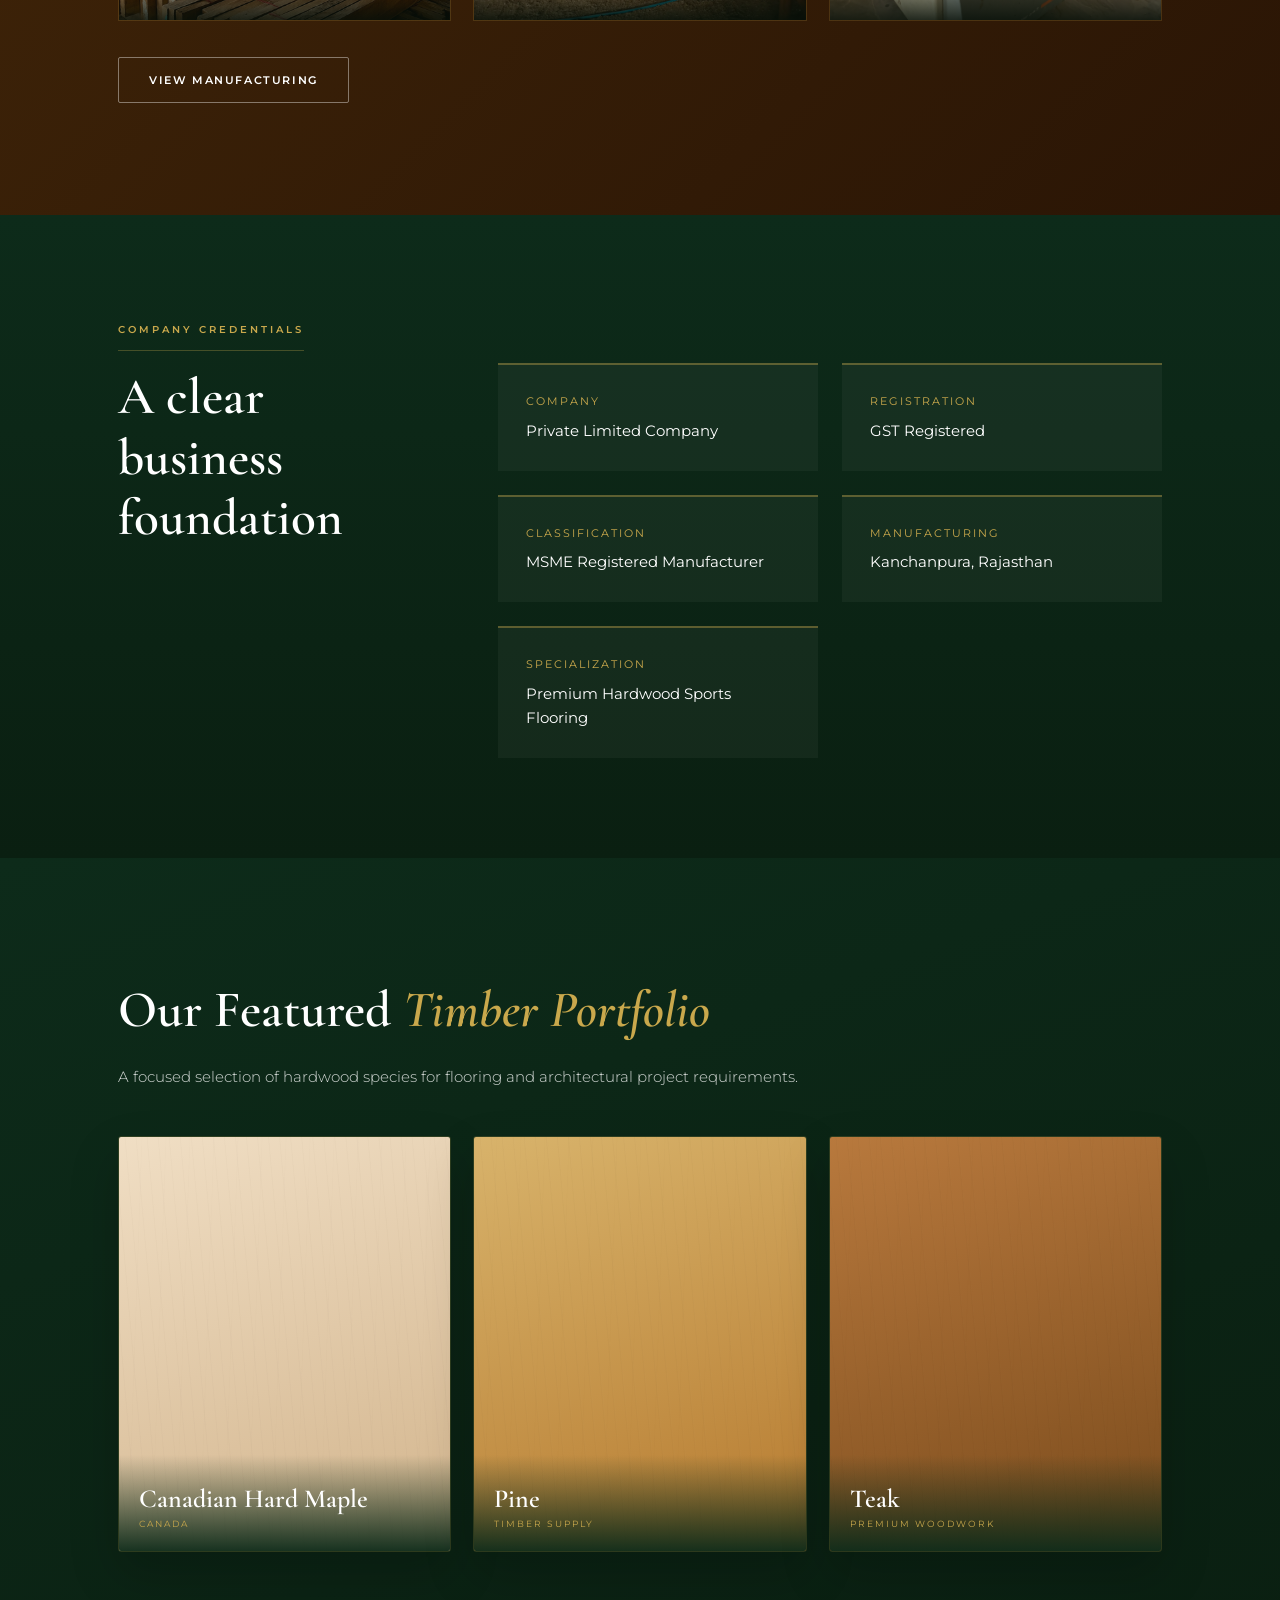
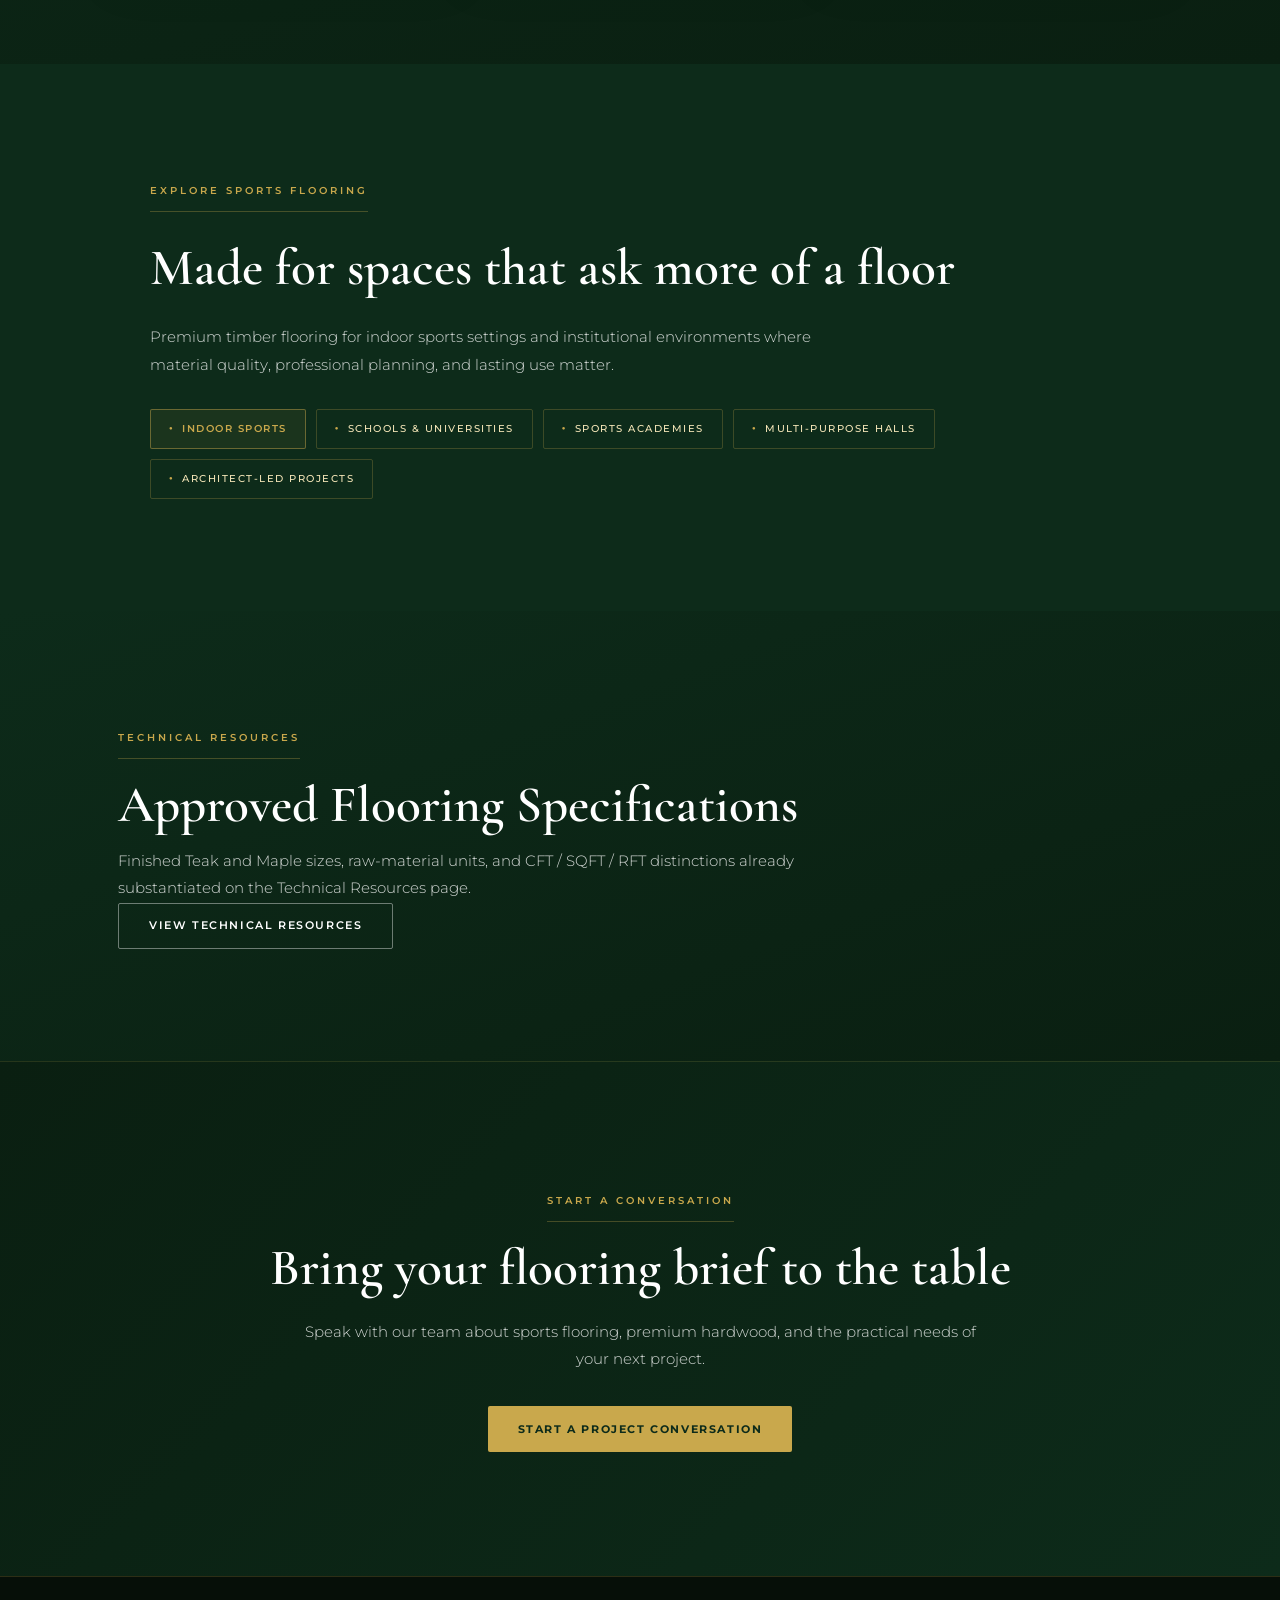
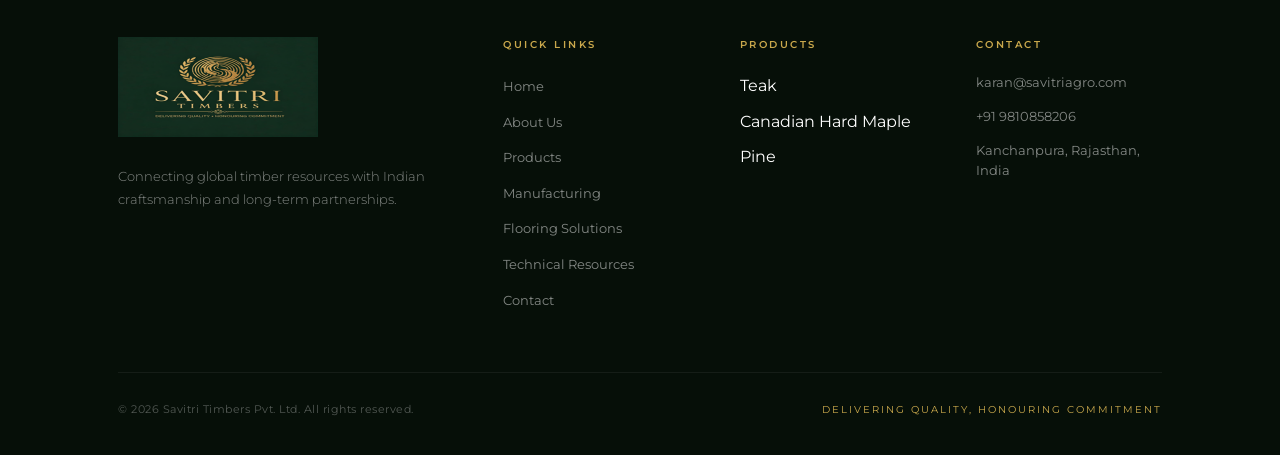
==== commit 7dc1f0e5: "docs: complete Sprint 4.3 implementation record Co-authored-by: Cursor <cursoragent@cursor.com>" ====
--- a/index.html
+++ b/index.html
@@ -110,11 +110,13 @@
                 <p>
                     Carefully sourced hardwood selected for demanding indoor sports flooring applications and long-term performance.
                 </p>
+                <p><a href="products.html">Timber portfolio</a></p>
             </article>
             <article class="why-card">
                 <span class="card-index">02</span>
                 <h3>Timber Expertise</h3>
                 <p>Material selection and disciplined manufacturing help deliver flooring systems built for lasting reliability.</p>
+                <p><a href="products.html">View products</a></p>
             </article>
             <article class="why-card">
                 <span class="card-index">03</span>
@@ -122,11 +124,13 @@
                 <p>
                  Modern machining focused on dimensional accuracy, refined finishing, and dependable consistency.
                 </p>
+                <p><a href="manufacturing.html">See the process</a></p>
             </article>
             <article class="why-card">
                 <span class="card-index">04</span>
                 <h3>Flooring</h3>
                 <p>Precision-manufactured hardwood flooring for indoor arenas, educational institutions, and high-performance sports facilities.</p>
+                <p><a href="flooring/sports-flooring/">Explore flooring</a></p>
             </article>
         </div>
     </div>
@@ -154,6 +158,29 @@
             <figcaption>Finished teak flooring bundles at our Rajasthan facility.</figcaption>
         </figure>
     </div>
+    <div class="container">
+        <p class="section-sub">
+            Photographs from Savitri Timbers' Kanchanpura facility.
+            They show manufacturing capability — not inventory depth, certifications, or named client projects.
+        </p>
+        <div class="mfg-gallery-grid">
+            <figure>
+                <img src="assets/images/manufacturing/teak-raw-boards-shri-madhopur.jpg" width="976" height="1612" loading="lazy" decoding="async" alt="Raw hardwood boards at Savitri Timbers' Rajasthan facility">
+                <figcaption>Incoming hardwood boards</figcaption>
+            </figure>
+            <figure>
+                <img src="assets/images/manufacturing/holyiso-mbq523a-four-side-planer-moulder.webp" width="1200" height="800" loading="lazy" decoding="async" alt="HOLYISO four-side planer and moulder at Savitri Timbers">
+                <figcaption>Four-side machining</figcaption>
+            </figure>
+            <figure>
+                <img src="assets/images/manufacturing/jai-modula-j3400-spindle-moulder.webp" width="1200" height="800" loading="lazy" decoding="async" alt="JAI Modula spindle moulder at Savitri Timbers">
+                <figcaption>Short-end profiling</figcaption>
+            </figure>
+        </div>
+        <div class="hero-buttons home-mfg-actions">
+            <a href="manufacturing.html" class="btn-outline">View Manufacturing</a>
+        </div>
+    </div>
 </section>
 
 <section class="credentials" aria-labelledby="credentials-title">
@@ -258,6 +285,18 @@
 
 </div>
 
+</section>
+
+<section class="species" aria-labelledby="home-tech-title">
+    <div class="container">
+        <span class="section-tag">Technical Resources</span>
+        <h2 id="home-tech-title" class="section-title">Approved Flooring Specifications</h2>
+        <p class="section-sub">
+            Finished Teak and Maple sizes, raw-material units, and CFT / SQFT / RFT distinctions
+            already substantiated on the Technical Resources page.
+        </p>
+        <a href="technical-resources.html" class="btn-outline">View Technical Resources</a>
+    </div>
 </section>
 
 <section class="contact-cta">
--- a/css/style.css
+++ b/css/style.css
@@ -2659,6 +2659,46 @@
     outline-offset: 4px;
 }
 
+.home-page .why-card a {
+    color: var(--gold);
+    font-size: 11px;
+    letter-spacing: 1.2px;
+    text-transform: uppercase;
+    font-weight: 600;
+    text-decoration: none;
+}
+
+.home-page .why-card a:hover,
+.home-page .why-card a:focus-visible {
+    color: var(--gold-pale);
+}
+
+.home-page .why-card a:focus-visible {
+    outline: 2px solid var(--gold-light);
+    outline-offset: 3px;
+}
+
+.home-page .manufacturing {
+    display: block;
+}
+
+.home-page .manufacturing-grid {
+    display: grid;
+    grid-template-columns: minmax(0, 1fr) minmax(0, 1fr);
+    gap: 48px;
+    align-items: center;
+}
+
+.home-page .home-mfg-actions {
+    margin-top: 36px;
+}
+
+@media (max-width: 900px) {
+    .home-page .manufacturing-grid {
+        grid-template-columns: 1fr;
+    }
+}
+
 .home-page .species-card.pine {
     cursor: default;
 }
